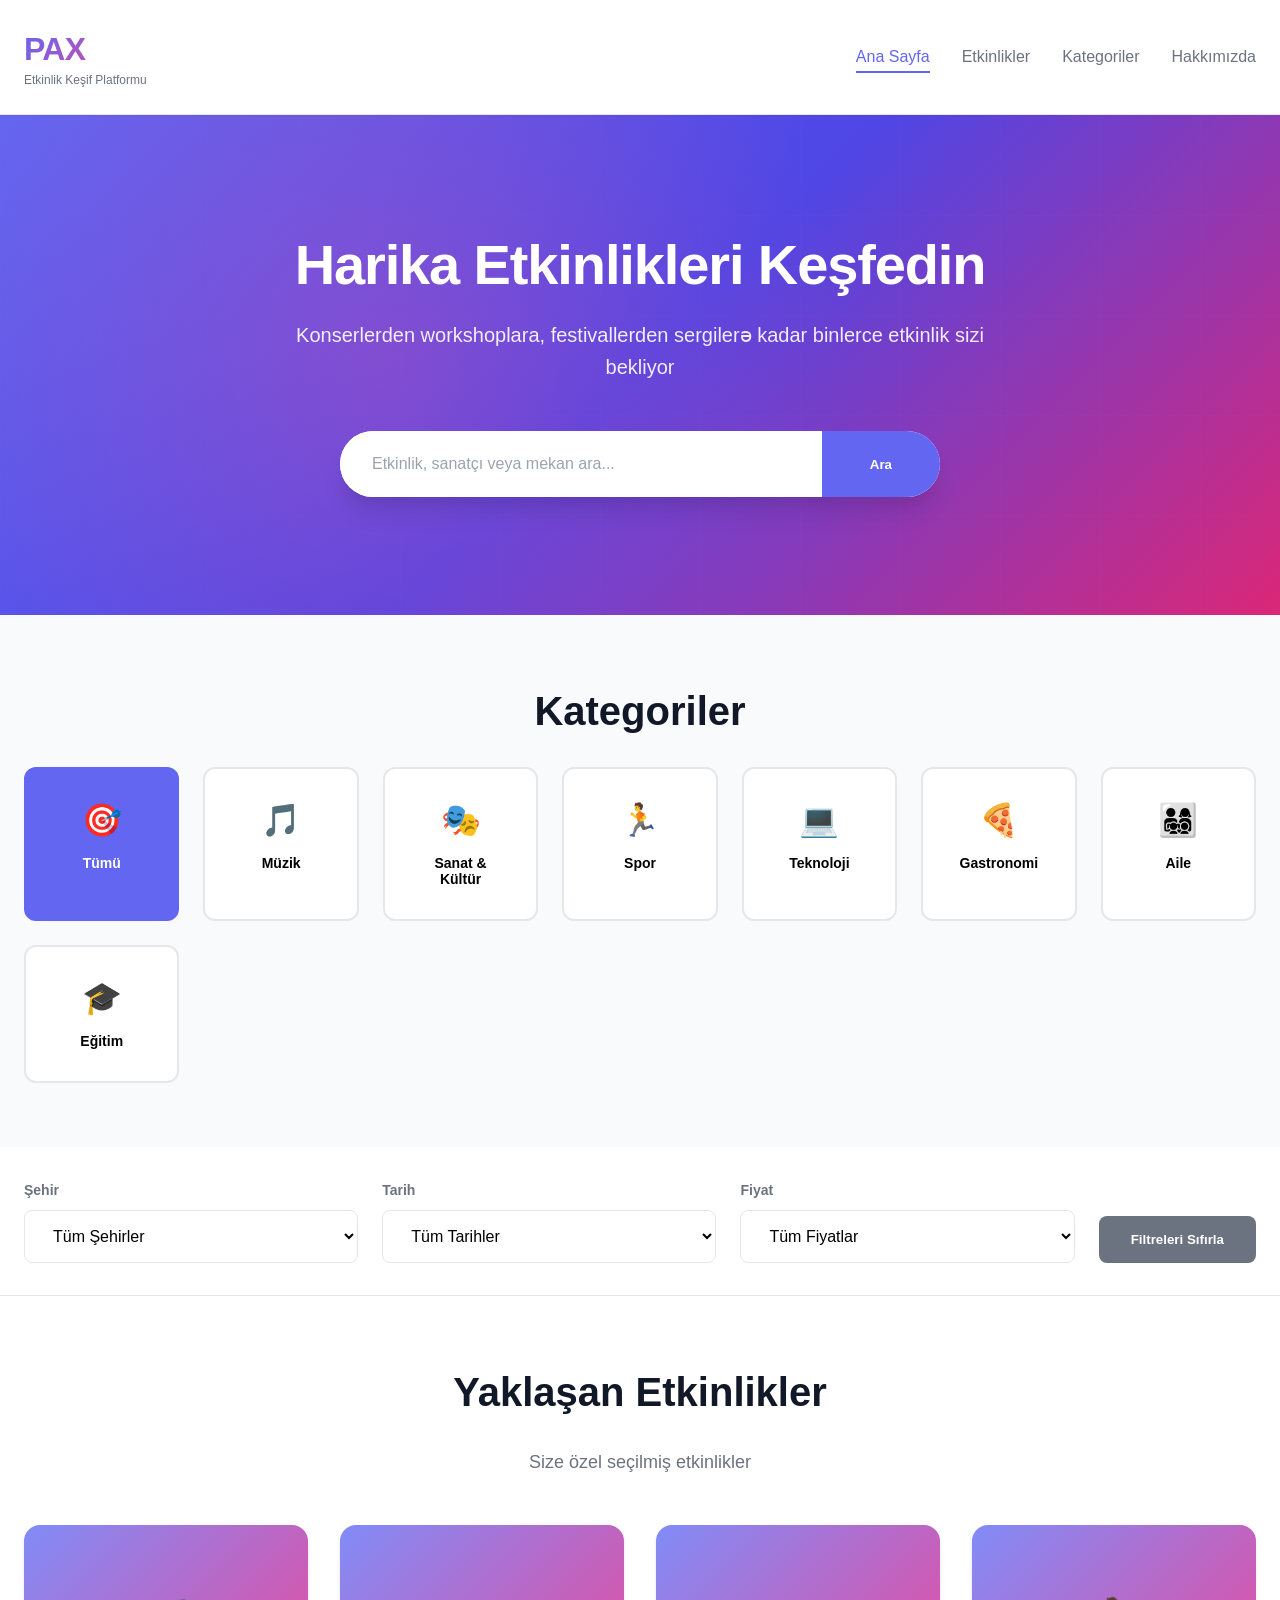
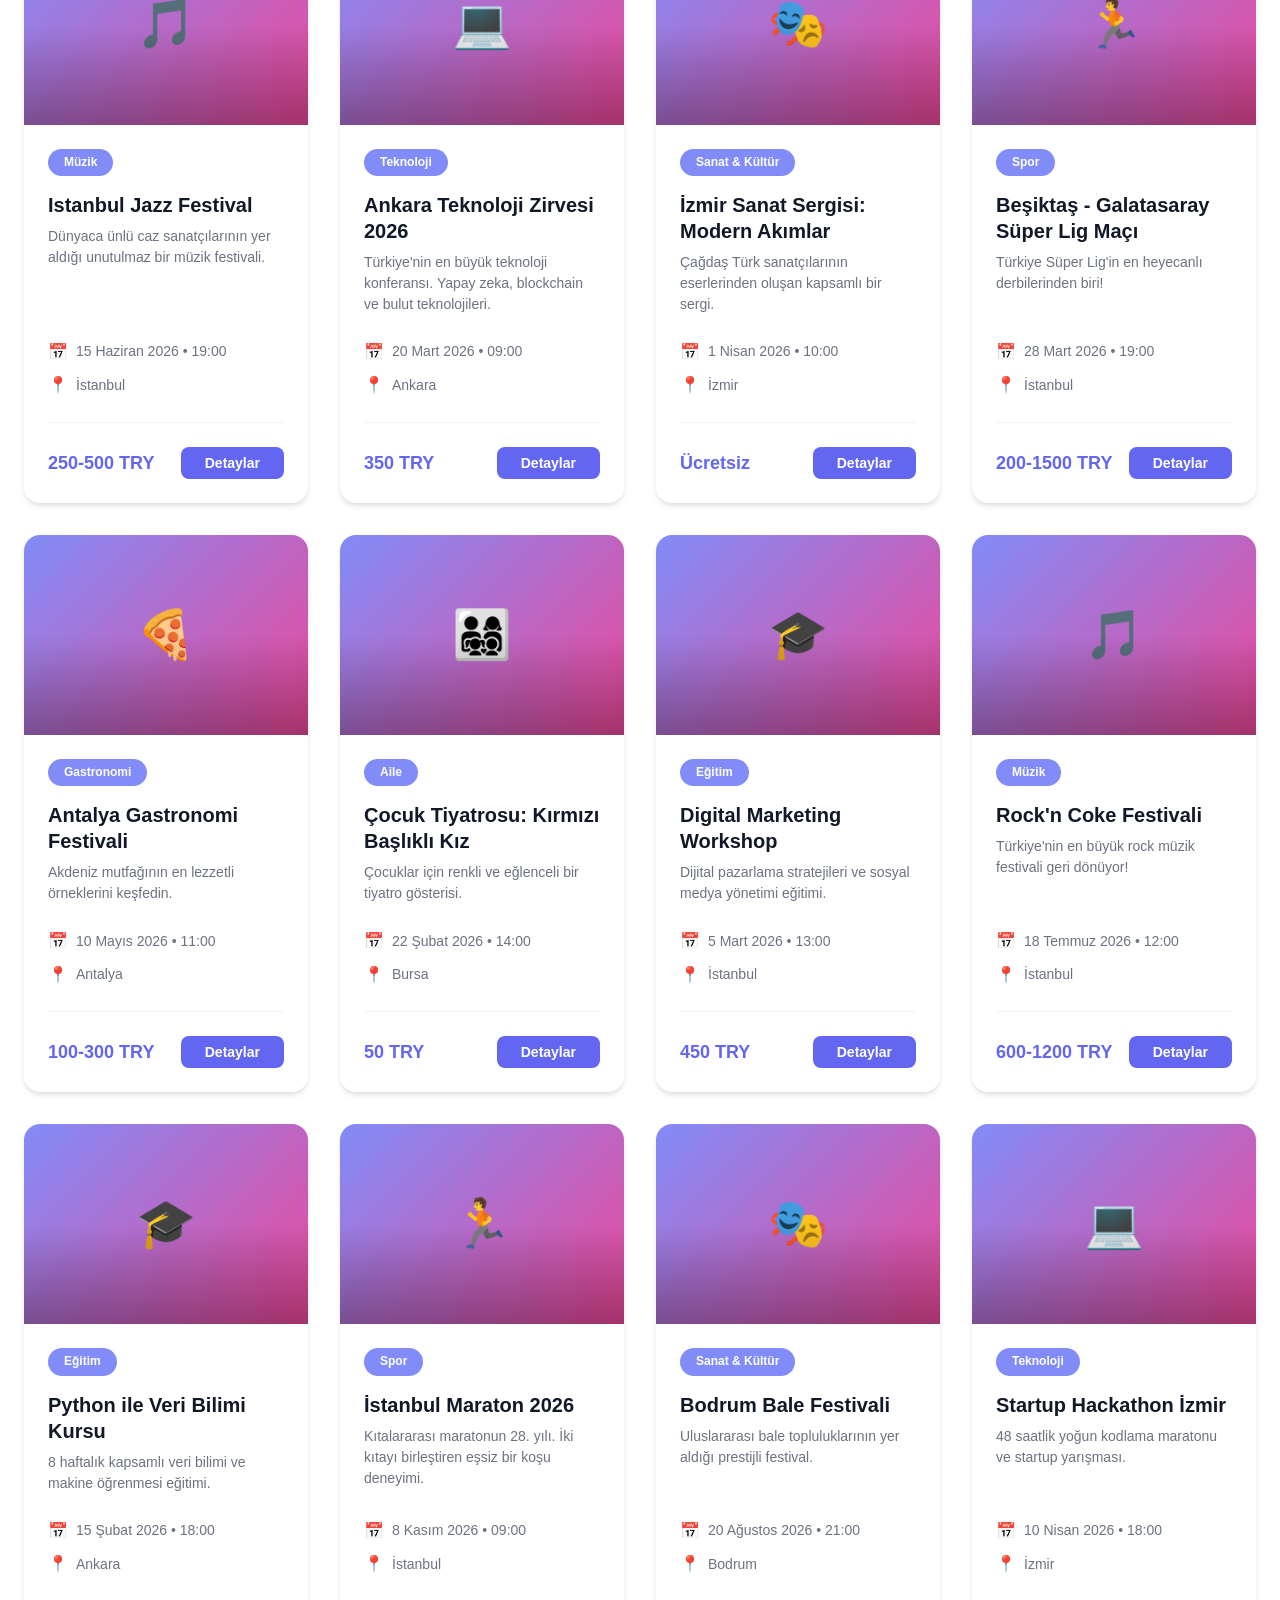
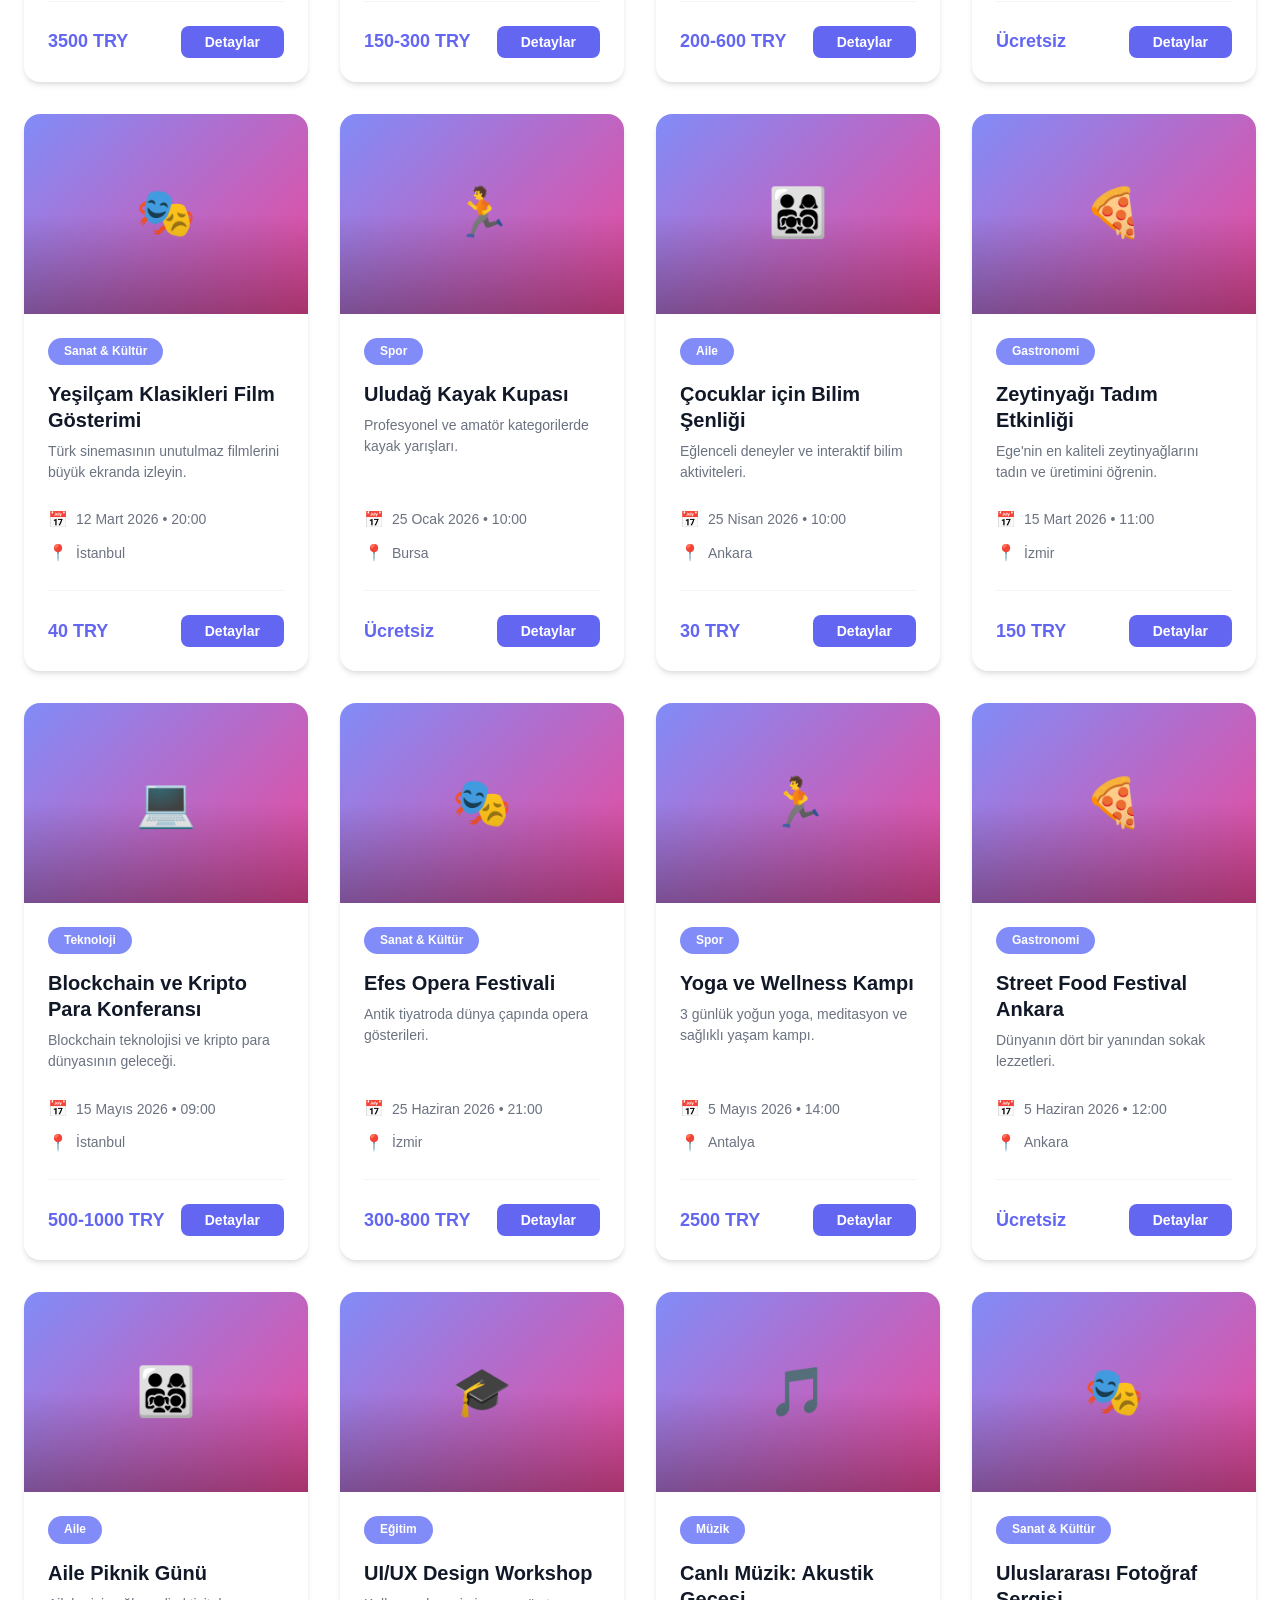
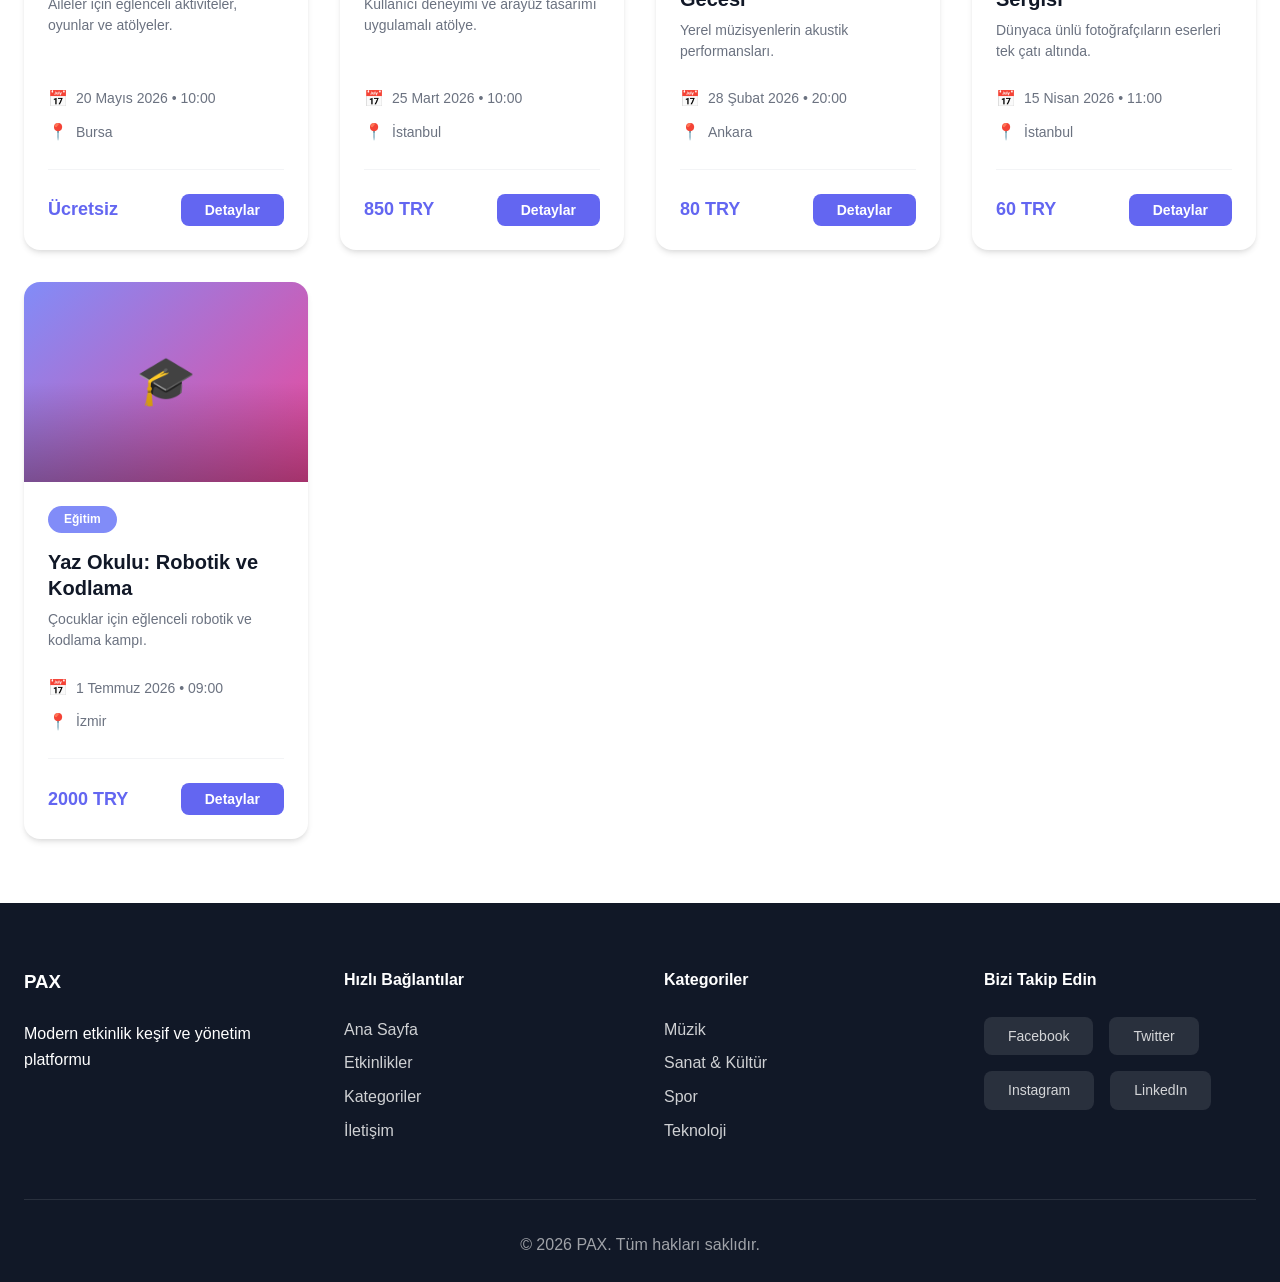
==== index.html @ 27cf940c "Add complete PAX event discovery platform structure Co-authored-by: bahadiremirkizilay <202871530+ba" ====
<!DOCTYPE html>
<html lang="tr">
<head>
    <meta charset="UTF-8">
    <meta name="viewport" content="width=device-width, initial-scale=1.0">
    <meta name="description" content="PAX - Modern etkinlik keşif ve yönetim platformu. Konserler, festivaller, workshoplar ve daha fazlası.">
    <meta name="keywords" content="etkinlik, konser, festival, tiyatro, spor, workshop, eğitim">
    <title>PAX - Etkinlik Keşif Platformu</title>
    <link rel="stylesheet" href="styles/main.css">
    <link rel="stylesheet" href="styles/components.css">
    <link rel="stylesheet" href="styles/responsive.css">
</head>
<body>
    <!-- Header -->
    <header class="header">
        <nav class="navbar">
            <div class="container">
                <div class="nav-brand">
                    <h1 class="logo">PAX</h1>
                    <p class="tagline">Etkinlik Keşif Platformu</p>
                </div>
                <ul class="nav-menu">
                    <li><a href="#" class="nav-link active">Ana Sayfa</a></li>
                    <li><a href="#events" class="nav-link">Etkinlikler</a></li>
                    <li><a href="#categories" class="nav-link">Kategoriler</a></li>
                    <li><a href="#about" class="nav-link">Hakkımızda</a></li>
                </ul>
                <button class="hamburger" aria-label="Menu">
                    <span></span>
                    <span></span>
                    <span></span>
                </button>
            </div>
        </nav>
    </header>

    <!-- Hero Section -->
    <section class="hero">
        <div class="hero-overlay"></div>
        <div class="container">
            <div class="hero-content">
                <h2 class="hero-title">Harika Etkinlikleri Keşfedin</h2>
                <p class="hero-subtitle">Konserlerden workshoplara, festivallerden sergilerə kadar binlerce etkinlik sizi bekliyor</p>
                
                <div class="search-box">
                    <input type="text" id="searchInput" class="search-input" placeholder="Etkinlik, sanatçı veya mekan ara...">
                    <button class="search-button">
                        <span>Ara</span>
                    </button>
                </div>
            </div>
        </div>
    </section>

    <!-- Categories Section -->
    <section id="categories" class="categories-section">
        <div class="container">
            <h2 class="section-title">Kategoriler</h2>
            <div class="categories-grid">
                <button class="category-card active" data-category="all">
                    <span class="category-icon">🎯</span>
                    <span class="category-name">Tümü</span>
                </button>
                <button class="category-card" data-category="Müzik">
                    <span class="category-icon">🎵</span>
                    <span class="category-name">Müzik</span>
                </button>
                <button class="category-card" data-category="Sanat & Kültür">
                    <span class="category-icon">🎭</span>
                    <span class="category-name">Sanat & Kültür</span>
                </button>
                <button class="category-card" data-category="Spor">
                    <span class="category-icon">🏃</span>
                    <span class="category-name">Spor</span>
                </button>
                <button class="category-card" data-category="Teknoloji">
                    <span class="category-icon">💻</span>
                    <span class="category-name">Teknoloji</span>
                </button>
                <button class="category-card" data-category="Gastronomi">
                    <span class="category-icon">🍕</span>
                    <span class="category-name">Gastronomi</span>
                </button>
                <button class="category-card" data-category="Aile">
                    <span class="category-icon">👨‍👩‍👧‍👦</span>
                    <span class="category-name">Aile</span>
                </button>
                <button class="category-card" data-category="Eğitim">
                    <span class="category-icon">🎓</span>
                    <span class="category-name">Eğitim</span>
                </button>
            </div>
        </div>
    </section>

    <!-- Filters Section -->
    <section class="filters-section">
        <div class="container">
            <div class="filters-wrapper">
                <div class="filter-group">
                    <label for="cityFilter">Şehir</label>
                    <select id="cityFilter" class="filter-select">
                        <option value="">Tüm Şehirler</option>
                        <option value="İstanbul">İstanbul</option>
                        <option value="Ankara">Ankara</option>
                        <option value="İzmir">İzmir</option>
                        <option value="Bursa">Bursa</option>
                        <option value="Antalya">Antalya</option>
                        <option value="Bodrum">Bodrum</option>
                    </select>
                </div>
                
                <div class="filter-group">
                    <label for="dateFilter">Tarih</label>
                    <select id="dateFilter" class="filter-select">
                        <option value="">Tüm Tarihler</option>
                        <option value="today">Bugün</option>
                        <option value="week">Bu Hafta</option>
                        <option value="month">Bu Ay</option>
                    </select>
                </div>
                
                <div class="filter-group">
                    <label for="priceFilter">Fiyat</label>
                    <select id="priceFilter" class="filter-select">
                        <option value="">Tüm Fiyatlar</option>
                        <option value="free">Ücretsiz</option>
                        <option value="0-100">0-100 TL</option>
                        <option value="100-300">100-300 TL</option>
                        <option value="300-500">300-500 TL</option>
                        <option value="500+">500+ TL</option>
                    </select>
                </div>
                
                <button id="resetFilters" class="reset-button">Filtreleri Sıfırla</button>
            </div>
        </div>
    </section>

    <!-- Events Section -->
    <section id="events" class="events-section">
        <div class="container">
            <div class="section-header">
                <h2 class="section-title">Yaklaşan Etkinlikler</h2>
                <p class="section-subtitle">Size özel seçilmiş etkinlikler</p>
            </div>
            
            <div id="eventsGrid" class="events-grid">
                <!-- Events will be dynamically loaded here -->
            </div>
            
            <div id="noResults" class="no-results" style="display: none;">
                <p>Aradığınız kriterlere uygun etkinlik bulunamadı.</p>
                <button class="reset-button" onclick="resetAllFilters()">Filtreleri Sıfırla</button>
            </div>
        </div>
    </section>

    <!-- Modal for Event Details -->
    <div id="eventModal" class="modal">
        <div class="modal-content">
            <button class="modal-close">&times;</button>
            <div class="modal-body">
                <!-- Event details will be dynamically loaded here -->
            </div>
        </div>
    </div>

    <!-- Footer -->
    <footer class="footer">
        <div class="container">
            <div class="footer-content">
                <div class="footer-section">
                    <h3>PAX</h3>
                    <p>Modern etkinlik keşif ve yönetim platformu</p>
                </div>
                
                <div class="footer-section">
                    <h4>Hızlı Bağlantılar</h4>
                    <ul>
                        <li><a href="#">Ana Sayfa</a></li>
                        <li><a href="#events">Etkinlikler</a></li>
                        <li><a href="#categories">Kategoriler</a></li>
                        <li><a href="#">İletişim</a></li>
                    </ul>
                </div>
                
                <div class="footer-section">
                    <h4>Kategoriler</h4>
                    <ul>
                        <li><a href="#">Müzik</a></li>
                        <li><a href="#">Sanat & Kültür</a></li>
                        <li><a href="#">Spor</a></li>
                        <li><a href="#">Teknoloji</a></li>
                    </ul>
                </div>
                
                <div class="footer-section">
                    <h4>Bizi Takip Edin</h4>
                    <div class="social-links">
                        <a href="#" class="social-link">Facebook</a>
                        <a href="#" class="social-link">Twitter</a>
                        <a href="#" class="social-link">Instagram</a>
                        <a href="#" class="social-link">LinkedIn</a>
                    </div>
                </div>
            </div>
            
            <div class="footer-bottom">
                <p>&copy; 2026 PAX. Tüm hakları saklıdır.</p>
            </div>
        </div>
    </footer>

    <script src="scripts/events.js"></script>
    <script src="scripts/filters.js"></script>
    <script src="scripts/app.js"></script>
</body>
</html>
---- styles/main.css ----
/* Reset and Base Styles */
* {
    margin: 0;
    padding: 0;
    box-sizing: border-box;
}

:root {
    /* Color Palette */
    --primary-color: #6366f1;
    --primary-dark: #4f46e5;
    --primary-light: #818cf8;
    --secondary-color: #ec4899;
    --secondary-dark: #db2777;
    
    --background: #ffffff;
    --background-alt: #f9fafb;
    --surface: #ffffff;
    
    --text-primary: #111827;
    --text-secondary: #6b7280;
    --text-light: #9ca3af;
    
    --border: #e5e7eb;
    --border-light: #f3f4f6;
    
    --success: #10b981;
    --warning: #f59e0b;
    --error: #ef4444;
    
    /* Spacing */
    --spacing-xs: 0.25rem;
    --spacing-sm: 0.5rem;
    --spacing-md: 1rem;
    --spacing-lg: 1.5rem;
    --spacing-xl: 2rem;
    --spacing-2xl: 3rem;
    --spacing-3xl: 4rem;
    
    /* Typography */
    --font-sans: -apple-system, BlinkMacSystemFont, "Segoe UI", Roboto, "Helvetica Neue", Arial, sans-serif;
    --font-display: "Segoe UI", system-ui, sans-serif;
    
    /* Border Radius */
    --radius-sm: 0.375rem;
    --radius-md: 0.5rem;
    --radius-lg: 0.75rem;
    --radius-xl: 1rem;
    --radius-full: 9999px;
    
    /* Shadows */
    --shadow-sm: 0 1px 2px 0 rgba(0, 0, 0, 0.05);
    --shadow-md: 0 4px 6px -1px rgba(0, 0, 0, 0.1), 0 2px 4px -1px rgba(0, 0, 0, 0.06);
    --shadow-lg: 0 10px 15px -3px rgba(0, 0, 0, 0.1), 0 4px 6px -2px rgba(0, 0, 0, 0.05);
    --shadow-xl: 0 20px 25px -5px rgba(0, 0, 0, 0.1), 0 10px 10px -5px rgba(0, 0, 0, 0.04);
    
    /* Transitions */
    --transition-fast: 150ms cubic-bezier(0.4, 0, 0.2, 1);
    --transition-base: 300ms cubic-bezier(0.4, 0, 0.2, 1);
    --transition-slow: 500ms cubic-bezier(0.4, 0, 0.2, 1);
}

body {
    font-family: var(--font-sans);
    color: var(--text-primary);
    background-color: var(--background);
    line-height: 1.6;
    overflow-x: hidden;
}

.container {
    max-width: 1200px;
    margin: 0 auto;
    padding: 0 var(--spacing-lg);
}

/* Header and Navigation */
.header {
    position: sticky;
    top: 0;
    z-index: 1000;
    background: var(--surface);
    border-bottom: 1px solid var(--border);
    box-shadow: var(--shadow-sm);
}

.navbar {
    padding: var(--spacing-lg) 0;
}

.navbar .container {
    display: flex;
    justify-content: space-between;
    align-items: center;
}

.nav-brand {
    display: flex;
    flex-direction: column;
}

.logo {
    font-size: 2rem;
    font-weight: 800;
    background: linear-gradient(135deg, var(--primary-color), var(--secondary-color));
    -webkit-background-clip: text;
    -webkit-text-fill-color: transparent;
    background-clip: text;
    letter-spacing: -0.02em;
}

.tagline {
    font-size: 0.75rem;
    color: var(--text-secondary);
    margin-top: -0.25rem;
}

.nav-menu {
    display: flex;
    list-style: none;
    gap: var(--spacing-xl);
}

.nav-link {
    text-decoration: none;
    color: var(--text-secondary);
    font-weight: 500;
    transition: color var(--transition-fast);
    position: relative;
}

.nav-link:hover,
.nav-link.active {
    color: var(--primary-color);
}

.nav-link.active::after {
    content: '';
    position: absolute;
    bottom: -0.5rem;
    left: 0;
    right: 0;
    height: 2px;
    background: var(--primary-color);
}

.hamburger {
    display: none;
    flex-direction: column;
    gap: 4px;
    background: none;
    border: none;
    cursor: pointer;
    padding: var(--spacing-sm);
}

.hamburger span {
    display: block;
    width: 24px;
    height: 2px;
    background: var(--text-primary);
    transition: var(--transition-fast);
}

/* Hero Section */
.hero {
    position: relative;
    min-height: 500px;
    display: flex;
    align-items: center;
    justify-content: center;
    background: linear-gradient(135deg, var(--primary-color) 0%, var(--primary-dark) 50%, var(--secondary-dark) 100%);
    overflow: hidden;
}

.hero::before {
    content: '';
    position: absolute;
    top: 0;
    left: 0;
    right: 0;
    bottom: 0;
    background: url('data:image/svg+xml,<svg width="100" height="100" xmlns="http://www.w3.org/2000/svg"><defs><pattern id="grid" width="100" height="100" patternUnits="userSpaceOnUse"><path d="M 100 0 L 0 0 0 100" fill="none" stroke="white" stroke-width="0.5" opacity="0.1"/></pattern></defs><rect width="100" height="100" fill="url(%23grid)"/></svg>');
    opacity: 0.3;
}

.hero-overlay {
    position: absolute;
    inset: 0;
    background: radial-gradient(circle at 30% 50%, rgba(236, 72, 153, 0.3) 0%, transparent 50%);
}

.hero-content {
    position: relative;
    z-index: 1;
    text-align: center;
    max-width: 800px;
    padding: var(--spacing-3xl) var(--spacing-lg);
}

.hero-title {
    font-size: 3.5rem;
    font-weight: 800;
    color: white;
    margin-bottom: var(--spacing-lg);
    line-height: 1.1;
    letter-spacing: -0.02em;
}

.hero-subtitle {
    font-size: 1.25rem;
    color: rgba(255, 255, 255, 0.9);
    margin-bottom: var(--spacing-2xl);
}

/* Search Box */
.search-box {
    display: flex;
    max-width: 600px;
    margin: 0 auto;
    background: white;
    border-radius: var(--radius-full);
    box-shadow: var(--shadow-xl);
    overflow: hidden;
}

.search-input {
    flex: 1;
    padding: var(--spacing-lg) var(--spacing-xl);
    border: none;
    font-size: 1rem;
    outline: none;
}

.search-input::placeholder {
    color: var(--text-light);
}

.search-button {
    padding: var(--spacing-lg) var(--spacing-2xl);
    background: var(--primary-color);
    color: white;
    border: none;
    font-weight: 600;
    cursor: pointer;
    transition: background var(--transition-fast);
}

.search-button:hover {
    background: var(--primary-dark);
}

/* Sections */
.section-title {
    font-size: 2.5rem;
    font-weight: 700;
    margin-bottom: var(--spacing-lg);
    text-align: center;
    color: var(--text-primary);
}

.section-subtitle {
    font-size: 1.125rem;
    color: var(--text-secondary);
    text-align: center;
    margin-bottom: var(--spacing-2xl);
}

.section-header {
    margin-bottom: var(--spacing-2xl);
}

/* Categories Section */
.categories-section {
    padding: var(--spacing-3xl) 0;
    background: var(--background-alt);
}

.categories-grid {
    display: grid;
    grid-template-columns: repeat(auto-fit, minmax(140px, 1fr));
    gap: var(--spacing-lg);
}

.category-card {
    display: flex;
    flex-direction: column;
    align-items: center;
    gap: var(--spacing-md);
    padding: var(--spacing-xl);
    background: var(--surface);
    border: 2px solid var(--border);
    border-radius: var(--radius-lg);
    cursor: pointer;
    transition: all var(--transition-fast);
}

.category-card:hover {
    transform: translateY(-4px);
    box-shadow: var(--shadow-lg);
    border-color: var(--primary-light);
}

.category-card.active {
    background: var(--primary-color);
    border-color: var(--primary-color);
    color: white;
}

.category-icon {
    font-size: 2rem;
}

.category-name {
    font-weight: 600;
    font-size: 0.875rem;
}

/* Filters Section */
.filters-section {
    padding: var(--spacing-xl) 0;
    background: var(--surface);
    border-bottom: 1px solid var(--border);
}

.filters-wrapper {
    display: flex;
    gap: var(--spacing-lg);
    align-items: flex-end;
    flex-wrap: wrap;
}

.filter-group {
    display: flex;
    flex-direction: column;
    gap: var(--spacing-sm);
    flex: 1;
    min-width: 150px;
}

.filter-group label {
    font-size: 0.875rem;
    font-weight: 600;
    color: var(--text-secondary);
}

.filter-select {
    padding: var(--spacing-md) var(--spacing-lg);
    border: 1px solid var(--border);
    border-radius: var(--radius-md);
    font-size: 1rem;
    background: var(--surface);
    cursor: pointer;
    transition: border-color var(--transition-fast);
}

.filter-select:focus {
    outline: none;
    border-color: var(--primary-color);
}

.reset-button {
    padding: var(--spacing-md) var(--spacing-xl);
    background: var(--text-secondary);
    color: white;
    border: none;
    border-radius: var(--radius-md);
    font-weight: 600;
    cursor: pointer;
    transition: background var(--transition-fast);
    white-space: nowrap;
}

.reset-button:hover {
    background: var(--text-primary);
}

/* Events Section */
.events-section {
    padding: var(--spacing-3xl) 0;
    min-height: 400px;
}

.events-grid {
    display: grid;
    grid-template-columns: repeat(auto-fill, minmax(300px, 1fr));
    gap: var(--spacing-xl);
}

.no-results {
    text-align: center;
    padding: var(--spacing-3xl);
    color: var(--text-secondary);
}

.no-results p {
    font-size: 1.25rem;
    margin-bottom: var(--spacing-lg);
}

/* Footer */
.footer {
    background: var(--text-primary);
    color: white;
    padding: var(--spacing-3xl) 0 var(--spacing-lg);
}

.footer-content {
    display: grid;
    grid-template-columns: repeat(auto-fit, minmax(200px, 1fr));
    gap: var(--spacing-2xl);
    margin-bottom: var(--spacing-2xl);
}

.footer-section h3,
.footer-section h4 {
    margin-bottom: var(--spacing-lg);
    font-weight: 600;
}

.footer-section ul {
    list-style: none;
}

.footer-section ul li {
    margin-bottom: var(--spacing-sm);
}

.footer-section a {
    color: rgba(255, 255, 255, 0.8);
    text-decoration: none;
    transition: color var(--transition-fast);
}

.footer-section a:hover {
    color: white;
}

.social-links {
    display: flex;
    gap: var(--spacing-md);
    flex-wrap: wrap;
}

.social-link {
    padding: var(--spacing-sm) var(--spacing-lg);
    background: rgba(255, 255, 255, 0.1);
    border-radius: var(--radius-md);
    font-size: 0.875rem;
}

.footer-bottom {
    padding-top: var(--spacing-xl);
    border-top: 1px solid rgba(255, 255, 255, 0.1);
    text-align: center;
    color: rgba(255, 255, 255, 0.6);
}
---- styles/components.css ----
/* Event Card Component */
.event-card {
    background: var(--surface);
    border-radius: var(--radius-xl);
    overflow: hidden;
    box-shadow: var(--shadow-md);
    transition: all var(--transition-base);
    cursor: pointer;
    display: flex;
    flex-direction: column;
    height: 100%;
}

.event-card:hover {
    transform: translateY(-8px);
    box-shadow: var(--shadow-xl);
}

.event-card-image {
    width: 100%;
    height: 200px;
    object-fit: cover;
    background: linear-gradient(135deg, var(--primary-light), var(--secondary-color));
    display: flex;
    align-items: center;
    justify-content: center;
    font-size: 3rem;
    position: relative;
    overflow: hidden;
}

.event-card-image::after {
    content: '';
    position: absolute;
    inset: 0;
    background: linear-gradient(to bottom, transparent 50%, rgba(0, 0, 0, 0.3));
}

.event-card-content {
    padding: var(--spacing-lg);
    flex: 1;
    display: flex;
    flex-direction: column;
}

.event-card-category {
    display: inline-block;
    padding: var(--spacing-xs) var(--spacing-md);
    background: var(--primary-light);
    color: white;
    border-radius: var(--radius-full);
    font-size: 0.75rem;
    font-weight: 600;
    margin-bottom: var(--spacing-md);
    width: fit-content;
}

.event-card-title {
    font-size: 1.25rem;
    font-weight: 700;
    margin-bottom: var(--spacing-sm);
    color: var(--text-primary);
    line-height: 1.3;
    display: -webkit-box;
    -webkit-line-clamp: 2;
    -webkit-box-orient: vertical;
    overflow: hidden;
}

.event-card-description {
    font-size: 0.875rem;
    color: var(--text-secondary);
    margin-bottom: var(--spacing-lg);
    line-height: 1.5;
    display: -webkit-box;
    -webkit-line-clamp: 3;
    -webkit-box-orient: vertical;
    overflow: hidden;
    flex: 1;
}

.event-card-meta {
    display: flex;
    flex-direction: column;
    gap: var(--spacing-sm);
    margin-top: auto;
}

.event-meta-item {
    display: flex;
    align-items: center;
    gap: var(--spacing-sm);
    font-size: 0.875rem;
    color: var(--text-secondary);
}

.event-meta-icon {
    font-size: 1rem;
}

.event-card-footer {
    display: flex;
    justify-content: space-between;
    align-items: center;
    padding-top: var(--spacing-lg);
    border-top: 1px solid var(--border-light);
    margin-top: var(--spacing-lg);
}

.event-card-price {
    font-size: 1.125rem;
    font-weight: 700;
    color: var(--primary-color);
}

.event-card-button {
    padding: var(--spacing-sm) var(--spacing-lg);
    background: var(--primary-color);
    color: white;
    border: none;
    border-radius: var(--radius-md);
    font-weight: 600;
    font-size: 0.875rem;
    cursor: pointer;
    transition: background var(--transition-fast);
}

.event-card-button:hover {
    background: var(--primary-dark);
}

/* Modal Component */
.modal {
    display: none;
    position: fixed;
    z-index: 2000;
    left: 0;
    top: 0;
    width: 100%;
    height: 100%;
    background-color: rgba(0, 0, 0, 0.75);
    animation: fadeIn var(--transition-base);
    overflow-y: auto;
}

.modal.active {
    display: flex;
    align-items: center;
    justify-content: center;
    padding: var(--spacing-lg);
}

@keyframes fadeIn {
    from {
        opacity: 0;
    }
    to {
        opacity: 1;
    }
}

.modal-content {
    background: var(--surface);
    border-radius: var(--radius-xl);
    max-width: 900px;
    width: 100%;
    max-height: 90vh;
    overflow-y: auto;
    position: relative;
    animation: slideUp var(--transition-base);
    box-shadow: var(--shadow-xl);
}

@keyframes slideUp {
    from {
        transform: translateY(50px);
        opacity: 0;
    }
    to {
        transform: translateY(0);
        opacity: 1;
    }
}

.modal-close {
    position: absolute;
    top: var(--spacing-lg);
    right: var(--spacing-lg);
    background: rgba(0, 0, 0, 0.5);
    color: white;
    border: none;
    width: 40px;
    height: 40px;
    border-radius: var(--radius-full);
    font-size: 1.5rem;
    cursor: pointer;
    display: flex;
    align-items: center;
    justify-content: center;
    transition: background var(--transition-fast);
    z-index: 10;
}

.modal-close:hover {
    background: rgba(0, 0, 0, 0.7);
}

.modal-body {
    padding: 0;
}

.modal-hero {
    width: 100%;
    height: 400px;
    background: linear-gradient(135deg, var(--primary-color), var(--secondary-color));
    display: flex;
    align-items: center;
    justify-content: center;
    font-size: 5rem;
    color: white;
    position: relative;
}

.modal-content-wrapper {
    padding: var(--spacing-2xl);
}

.modal-header {
    margin-bottom: var(--spacing-xl);
}

.modal-category {
    display: inline-block;
    padding: var(--spacing-sm) var(--spacing-lg);
    background: var(--primary-color);
    color: white;
    border-radius: var(--radius-full);
    font-size: 0.875rem;
    font-weight: 600;
    margin-bottom: var(--spacing-lg);
}

.modal-title {
    font-size: 2.5rem;
    font-weight: 800;
    margin-bottom: var(--spacing-md);
    line-height: 1.2;
    color: var(--text-primary);
}

.modal-meta {
    display: grid;
    grid-template-columns: repeat(auto-fit, minmax(200px, 1fr));
    gap: var(--spacing-lg);
    padding: var(--spacing-xl);
    background: var(--background-alt);
    border-radius: var(--radius-lg);
    margin-bottom: var(--spacing-xl);
}

.modal-meta-item {
    display: flex;
    align-items: center;
    gap: var(--spacing-md);
}

.modal-meta-icon {
    font-size: 1.5rem;
    width: 40px;
    height: 40px;
    display: flex;
    align-items: center;
    justify-content: center;
    background: white;
    border-radius: var(--radius-md);
}

.modal-meta-content {
    flex: 1;
}

.modal-meta-label {
    font-size: 0.75rem;
    color: var(--text-light);
    text-transform: uppercase;
    font-weight: 600;
    letter-spacing: 0.05em;
}

.modal-meta-value {
    font-size: 1rem;
    color: var(--text-primary);
    font-weight: 600;
}

.modal-section {
    margin-bottom: var(--spacing-2xl);
}

.modal-section-title {
    font-size: 1.5rem;
    font-weight: 700;
    margin-bottom: var(--spacing-lg);
    color: var(--text-primary);
}

.modal-description {
    font-size: 1.125rem;
    line-height: 1.8;
    color: var(--text-secondary);
    margin-bottom: var(--spacing-xl);
}

.modal-tags {
    display: flex;
    flex-wrap: wrap;
    gap: var(--spacing-sm);
    margin-bottom: var(--spacing-xl);
}

.modal-tag {
    padding: var(--spacing-sm) var(--spacing-lg);
    background: var(--background-alt);
    color: var(--text-secondary);
    border-radius: var(--radius-full);
    font-size: 0.875rem;
    font-weight: 500;
}

.modal-organizer {
    padding: var(--spacing-xl);
    background: var(--background-alt);
    border-radius: var(--radius-lg);
    margin-bottom: var(--spacing-xl);
}

.modal-organizer-title {
    font-size: 0.875rem;
    color: var(--text-light);
    margin-bottom: var(--spacing-sm);
}

.modal-organizer-name {
    font-size: 1.25rem;
    font-weight: 700;
    color: var(--text-primary);
}

.modal-actions {
    display: flex;
    gap: var(--spacing-lg);
    flex-wrap: wrap;
}

.modal-button {
    flex: 1;
    padding: var(--spacing-lg) var(--spacing-xl);
    border: none;
    border-radius: var(--radius-lg);
    font-size: 1rem;
    font-weight: 600;
    cursor: pointer;
    transition: all var(--transition-fast);
    min-width: 150px;
}

.modal-button-primary {
    background: var(--primary-color);
    color: white;
}

.modal-button-primary:hover {
    background: var(--primary-dark);
    transform: translateY(-2px);
}

.modal-button-secondary {
    background: var(--background-alt);
    color: var(--text-primary);
}

.modal-button-secondary:hover {
    background: var(--border);
}

.modal-map-placeholder {
    width: 100%;
    height: 300px;
    background: linear-gradient(135deg, var(--background-alt), var(--border));
    border-radius: var(--radius-lg);
    display: flex;
    align-items: center;
    justify-content: center;
    color: var(--text-light);
    font-size: 1.125rem;
    margin-top: var(--spacing-lg);
}

/* Loading State */
.loading {
    display: flex;
    align-items: center;
    justify-content: center;
    padding: var(--spacing-3xl);
    color: var(--text-secondary);
}

.loading::after {
    content: '';
    width: 40px;
    height: 40px;
    border: 4px solid var(--border);
    border-top-color: var(--primary-color);
    border-radius: 50%;
    animation: spin 1s linear infinite;
}

@keyframes spin {
    to {
        transform: rotate(360deg);
    }
}

/* Badge Component */
.badge {
    display: inline-flex;
    align-items: center;
    gap: var(--spacing-xs);
    padding: var(--spacing-xs) var(--spacing-sm);
    background: var(--success);
    color: white;
    border-radius: var(--radius-sm);
    font-size: 0.75rem;
    font-weight: 600;
}

.badge-free {
    background: var(--success);
}

.badge-popular {
    background: var(--warning);
}

.badge-new {
    background: var(--error);
}
---- styles/responsive.css ----
/* Responsive Design - Mobile First Approach */

/* Small devices (landscape phones, 576px and up) */
@media (max-width: 768px) {
    :root {
        --spacing-xl: 1.5rem;
        --spacing-2xl: 2rem;
        --spacing-3xl: 2.5rem;
    }
    
    .container {
        padding: 0 var(--spacing-md);
    }
    
    /* Header */
    .navbar {
        padding: var(--spacing-md) 0;
    }
    
    .logo {
        font-size: 1.5rem;
    }
    
    .nav-menu {
        position: fixed;
        top: 70px;
        left: 0;
        right: 0;
        background: var(--surface);
        flex-direction: column;
        padding: var(--spacing-lg);
        box-shadow: var(--shadow-lg);
        transform: translateY(-100%);
        opacity: 0;
        transition: all var(--transition-base);
        pointer-events: none;
        gap: var(--spacing-md);
    }
    
    .nav-menu.active {
        transform: translateY(0);
        opacity: 1;
        pointer-events: all;
    }
    
    .hamburger {
        display: flex;
    }
    
    /* Hero */
    .hero {
        min-height: 400px;
    }
    
    .hero-title {
        font-size: 2rem;
    }
    
    .hero-subtitle {
        font-size: 1rem;
    }
    
    .search-box {
        flex-direction: column;
        border-radius: var(--radius-lg);
    }
    
    .search-button {
        width: 100%;
        border-radius: 0 0 var(--radius-lg) var(--radius-lg);
    }
    
    /* Sections */
    .section-title {
        font-size: 1.75rem;
    }
    
    .section-subtitle {
        font-size: 1rem;
    }
    
    /* Categories */
    .categories-grid {
        grid-template-columns: repeat(auto-fit, minmax(100px, 1fr));
        gap: var(--spacing-md);
    }
    
    .category-card {
        padding: var(--spacing-md);
    }
    
    .category-icon {
        font-size: 1.5rem;
    }
    
    .category-name {
        font-size: 0.75rem;
    }
    
    /* Filters */
    .filters-wrapper {
        flex-direction: column;
    }
    
    .filter-group {
        width: 100%;
    }
    
    .reset-button {
        width: 100%;
    }
    
    /* Events Grid */
    .events-grid {
        grid-template-columns: 1fr;
        gap: var(--spacing-lg);
    }
    
    /* Event Card */
    .event-card-image {
        height: 180px;
    }
    
    .event-card-title {
        font-size: 1.125rem;
    }
    
    /* Modal */
    .modal.active {
        padding: 0;
        align-items: flex-start;
    }
    
    .modal-content {
        max-height: 100vh;
        border-radius: 0;
    }
    
    .modal-hero {
        height: 250px;
        font-size: 3rem;
    }
    
    .modal-content-wrapper {
        padding: var(--spacing-lg);
    }
    
    .modal-title {
        font-size: 1.75rem;
    }
    
    .modal-meta {
        grid-template-columns: 1fr;
        gap: var(--spacing-md);
        padding: var(--spacing-lg);
    }
    
    .modal-actions {
        flex-direction: column;
    }
    
    .modal-button {
        width: 100%;
    }
    
    /* Footer */
    .footer-content {
        grid-template-columns: 1fr;
        gap: var(--spacing-xl);
    }
    
    .social-links {
        flex-direction: column;
    }
}

/* Medium devices (tablets, 768px and up) */
@media (min-width: 768px) and (max-width: 1024px) {
    .events-grid {
        grid-template-columns: repeat(2, 1fr);
    }
    
    .categories-grid {
        grid-template-columns: repeat(4, 1fr);
    }
    
    .modal-meta {
        grid-template-columns: repeat(2, 1fr);
    }
}

/* Large devices (desktops, 1024px and up) */
@media (min-width: 1024px) {
    .container {
        max-width: 1280px;
    }
    
    .events-grid {
        grid-template-columns: repeat(3, 1fr);
    }
}

/* Extra large devices (large desktops, 1280px and up) */
@media (min-width: 1280px) {
    .events-grid {
        grid-template-columns: repeat(4, 1fr);
    }
}

/* Accessibility - Prefers Reduced Motion */
@media (prefers-reduced-motion: reduce) {
    *,
    *::before,
    *::after {
        animation-duration: 0.01ms !important;
        animation-iteration-count: 1 !important;
        transition-duration: 0.01ms !important;
    }
}

/* Print Styles */
@media print {
    .header,
    .hero,
    .filters-section,
    .footer,
    .modal-actions {
        display: none;
    }
    
    .event-card {
        break-inside: avoid;
    }
}

/* Dark Mode Support (Optional - for future implementation) */
@media (prefers-color-scheme: dark) {
    /* Dark mode variables can be added here */
}

/* Touch Device Optimizations */
@media (hover: none) and (pointer: coarse) {
    .event-card:hover,
    .category-card:hover {
        transform: none;
    }
    
    .event-card:active,
    .category-card:active {
        transform: scale(0.98);
    }
    
    /* Larger touch targets */
    .nav-link,
    .category-card,
    .filter-select,
    button {
        min-height: 44px;
    }
}

/* High DPI Displays */
@media (-webkit-min-device-pixel-ratio: 2), (min-resolution: 192dpi) {
    /* Optimize images and graphics for retina displays */
}
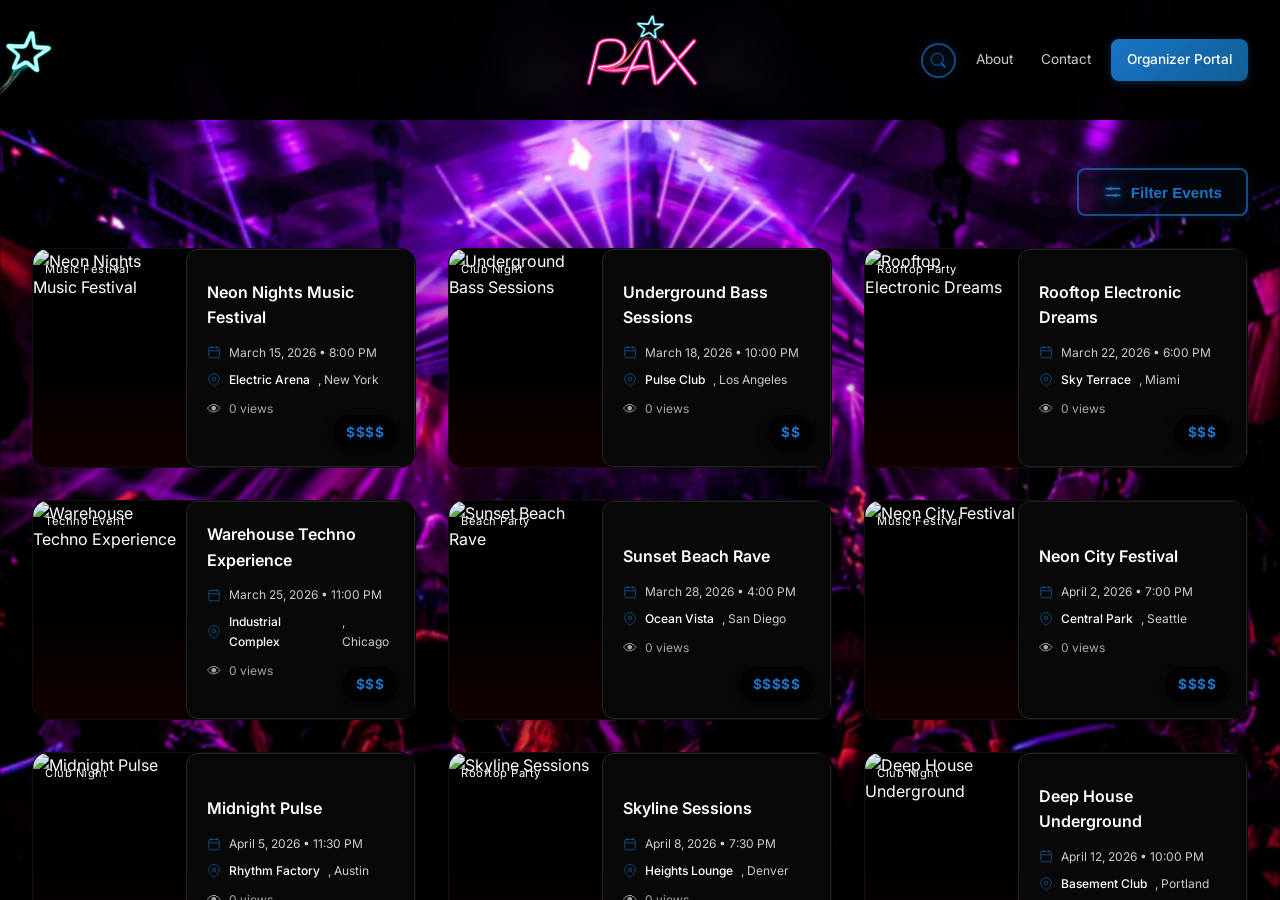
==== commit f28c29d9: "Initial commit: PAX nightlife events platform Features: - Public event listing with search and filte" ====
--- a/index.html
+++ b/index.html
@@ -1,219 +1,253 @@
 <!DOCTYPE html>
-<html lang="tr">
+<html lang="en">
 <head>
     <meta charset="UTF-8">
     <meta name="viewport" content="width=device-width, initial-scale=1.0">
-    <meta name="description" content="PAX - Modern etkinlik keşif ve yönetim platformu. Konserler, festivaller, workshoplar ve daha fazlası.">
-    <meta name="keywords" content="etkinlik, konser, festival, tiyatro, spor, workshop, eğitim">
-    <title>PAX - Etkinlik Keşif Platformu</title>
-    <link rel="stylesheet" href="styles/main.css">
-    <link rel="stylesheet" href="styles/components.css">
-    <link rel="stylesheet" href="styles/responsive.css">
+    <meta name="theme-color" content="#000000">
+    <title>PAX - Discover Amazing Events</title>
+    <meta name="description" content="Discover the hottest nightlife events, concerts, and parties in your city. PAX brings you the best curated events all in one place.">
+    
+    <!-- Open Graph / Facebook -->
+    <meta property="og:type" content="website">
+    <meta property="og:url" content="https://pax.com/">
+    <meta property="og:title" content="PAX - Discover Amazing Events">
+    <meta property="og:description" content="Discover the hottest nightlife events, concerts, and parties in your city. PAX brings you the best curated events all in one place.">
+    <meta property="og:image" content="https://images.unsplash.com/photo-1470229722913-7c0e2dbbafd3?ixlib=rb-4.0.3&auto=format&fit=crop&w=1200&q=80">
+    
+    <!-- Twitter -->
+    <meta property="twitter:card" content="summary_large_image">
+    <meta property="twitter:url" content="https://pax.com/">
+    <meta property="twitter:title" content="PAX - Discover Amazing Events">
+    <meta property="twitter:description" content="Discover the hottest nightlife events, concerts, and parties in your city.">
+    <meta property="twitter:image" content="https://images.unsplash.com/photo-1470229722913-7c0e2dbbafd3?ixlib=rb-4.0.3&auto=format&fit=crop&w=1200&q=80">
+    
+    <!-- Google Analytics -->
+    <script async src="https://www.googletagmanager.com/gtag/js?id=G-GS721ZWJJF"></script>
+    <script>
+      window.dataLayer = window.dataLayer || [];
+      function gtag(){dataLayer.push(arguments);}
+      gtag('js', new Date());
+      gtag('config', 'G-GS721ZWJJF');
+    </script>
+    
+    <link href="https://fonts.googleapis.com/css2?family=Inter:wght@300;400;500;600;700&family=Yellowtail&display=swap" rel="stylesheet">
+    <link rel="stylesheet" href="styles.css">
 </head>
 <body>
-    <!-- Header -->
-    <header class="header">
-        <nav class="navbar">
-            <div class="container">
-                <div class="nav-brand">
-                    <h1 class="logo">PAX</h1>
-                    <p class="tagline">Etkinlik Keşif Platformu</p>
-                </div>
-                <ul class="nav-menu">
-                    <li><a href="#" class="nav-link active">Ana Sayfa</a></li>
-                    <li><a href="#events" class="nav-link">Etkinlikler</a></li>
-                    <li><a href="#categories" class="nav-link">Kategoriler</a></li>
-                    <li><a href="#about" class="nav-link">Hakkımızda</a></li>
-                </ul>
-                <button class="hamburger" aria-label="Menu">
-                    <span></span>
-                    <span></span>
-                    <span></span>
+    <nav class="navbar">
+        <div class="nav-container">
+            <div class="nav-left">
+                <img src="star-icon.png" alt="Star" class="star-decoration">
+            </div>
+            
+            <div class="nav-center">
+                <div class="logo">
+                    <img src="pax-logo.png" alt="PAX" class="logo-image">
+                </div>
+            </div>
+            
+            <div class="nav-right">
+                <div class="search-bar-wrapper">
+                    <svg class="search-icon" width="18" height="18" fill="none" stroke="currentColor" viewBox="0 0 24 24">
+                        <circle cx="11" cy="11" r="8"></circle>
+                        <path stroke-linecap="round" stroke-linejoin="round" stroke-width="2" d="m21 21-4.35-4.35"></path>
+                    </svg>
+                    <input type="text" id="search-input" class="search-input" placeholder="Search events..." aria-label="Search events">
+                    <button id="search-clear-btn" class="search-clear-btn" aria-label="Clear search">
+                        <svg width="16" height="16" fill="none" stroke="currentColor" viewBox="0 0 24 24">
+                            <path stroke-linecap="round" stroke-linejoin="round" stroke-width="2" d="M6 18L18 6M6 6l12 12"></path>
+                        </svg>
+                    </button>
+                </div>
+                <a href="about.html" class="top-link">About</a>
+                <a href="#contact" class="top-link">Contact</a>
+                <a href="cms/" class="top-link organizer-portal-link">Organizer Portal</a>
+                <button type="button" class="mobile-filter-icon" id="open-filter-drawer-mobile" aria-label="Open filters" aria-expanded="false">
+                    <svg width="22" height="22" fill="none" stroke="currentColor" viewBox="0 0 24 24" aria-hidden="true">
+                        <line x1="4" y1="8" x2="20" y2="8" stroke-linecap="round" stroke-width="2"></line>
+                        <line x1="4" y1="16" x2="20" y2="16" stroke-linecap="round" stroke-width="2"></line>
+                        <circle cx="9" cy="8" r="2" fill="currentColor" stroke="none"></circle>
+                        <circle cx="15" cy="16" r="2" fill="currentColor" stroke="none"></circle>
+                    </svg>
                 </button>
-            </div>
-        </nav>
-    </header>
-
-    <!-- Hero Section -->
-    <section class="hero">
-        <div class="hero-overlay"></div>
-        <div class="container">
-            <div class="hero-content">
-                <h2 class="hero-title">Harika Etkinlikleri Keşfedin</h2>
-                <p class="hero-subtitle">Konserlerden workshoplara, festivallerden sergilerə kadar binlerce etkinlik sizi bekliyor</p>
-                
-                <div class="search-box">
-                    <input type="text" id="searchInput" class="search-input" placeholder="Etkinlik, sanatçı veya mekan ara...">
-                    <button class="search-button">
-                        <span>Ara</span>
-                    </button>
-                </div>
-            </div>
+                <a href="cms/" class="organizer-icon-mobile" aria-label="Organizer Portal">
+                    <svg width="24" height="24" fill="none" stroke="currentColor" viewBox="0 0 24 24">
+                        <path stroke-linecap="round" stroke-linejoin="round" stroke-width="2" d="M16 7a4 4 0 11-8 0 4 4 0 018 0zM12 14a7 7 0 00-7 7h14a7 7 0 00-7-7z"></path>
+                    </svg>
+                </a>
+            </div>
+        </div>
+    </nav>
+
+    <!-- Hero Landing Section (Mobile Only via CSS) -->
+    <section class="hero-landing" id="hero-landing">
+        <div class="hero-landing-content">
+            <h1 class="hero-landing-title">
+                Discover <span class="gradient-text">Tonight</span>
+            </h1>
+            <button class="hero-scroll-btn" id="hero-scroll-btn" aria-label="Scroll to events">
+                <svg width="24" height="24" fill="none" stroke="currentColor" viewBox="0 0 24 24">
+                    <path stroke-linecap="round" stroke-linejoin="round" stroke-width="2" d="M19 14l-7 7m0 0l-7-7m7 7V3"></path>
+                </svg>
+            </button>
         </div>
     </section>
 
-    <!-- Categories Section -->
-    <section id="categories" class="categories-section">
-        <div class="container">
-            <h2 class="section-title">Kategoriler</h2>
-            <div class="categories-grid">
-                <button class="category-card active" data-category="all">
-                    <span class="category-icon">🎯</span>
-                    <span class="category-name">Tümü</span>
-                </button>
-                <button class="category-card" data-category="Müzik">
-                    <span class="category-icon">🎵</span>
-                    <span class="category-name">Müzik</span>
-                </button>
-                <button class="category-card" data-category="Sanat & Kültür">
-                    <span class="category-icon">🎭</span>
-                    <span class="category-name">Sanat & Kültür</span>
-                </button>
-                <button class="category-card" data-category="Spor">
-                    <span class="category-icon">🏃</span>
-                    <span class="category-name">Spor</span>
-                </button>
-                <button class="category-card" data-category="Teknoloji">
-                    <span class="category-icon">💻</span>
-                    <span class="category-name">Teknoloji</span>
-                </button>
-                <button class="category-card" data-category="Gastronomi">
-                    <span class="category-icon">🍕</span>
-                    <span class="category-name">Gastronomi</span>
-                </button>
-                <button class="category-card" data-category="Aile">
-                    <span class="category-icon">👨‍👩‍👧‍👦</span>
-                    <span class="category-name">Aile</span>
-                </button>
-                <button class="category-card" data-category="Eğitim">
-                    <span class="category-icon">🎓</span>
-                    <span class="category-name">Eğitim</span>
-                </button>
-            </div>
-        </div>
+    <section class="events-section" id="events">
+        <div class="events-hero-spacer"></div>
+        
+        <div class="filter-button-container">
+            <button class="floating-filter-btn" id="open-filter-drawer" aria-label="Open filters" aria-expanded="false">
+                <svg class="filter-btn-icon" width="20" height="20" fill="none" stroke="currentColor" viewBox="0 0 24 24">
+                    <line x1="4" y1="8" x2="20" y2="8" stroke-linecap="round" stroke-width="2"></line>
+                    <line x1="4" y1="16" x2="20" y2="16" stroke-linecap="round" stroke-width="2"></line>
+                    <circle cx="9" cy="8" r="2" fill="currentColor" stroke="none"></circle>
+                    <circle cx="15" cy="16" r="2" fill="currentColor" stroke="none"></circle>
+                </svg>
+                <span class="filter-btn-text">Filter Events</span>
+            </button>
+        </div>
+        
+        <div id="search-results-info" class="search-results-info" style="display: none;"></div>
+        
+        <div class="section-container">
+            <!-- Filter Drawer Hidden on Mobile -->
+            <div class="filter-drawer desktop-only" id="filter-drawer" role="dialog" aria-labelledby="filter-drawer-title" aria-modal="true">
+                <div class="filter-drawer-overlay" id="filter-drawer-overlay"></div>
+                <div class="filter-drawer-panel">
+                    <div class="filter-drawer-header">
+                        <h3 id="filter-drawer-title">
+                            <svg width="20" height="20" fill="none" stroke="currentColor" viewBox="0 0 24 24" aria-hidden="true">
+                                <line x1="4" y1="8" x2="20" y2="8" stroke-linecap="round" stroke-width="2"></line>
+                                <line x1="4" y1="16" x2="20" y2="16" stroke-linecap="round" stroke-width="2"></line>
+                                <circle cx="9" cy="8" r="2" fill="currentColor" stroke="none"></circle>
+                                <circle cx="15" cy="16" r="2" fill="currentColor" stroke="none"></circle>
+                            </svg>
+                            Filter Events
+                        </h3>
+                        <button class="filter-drawer-close" id="close-filter-drawer" aria-label="Close filter menu">
+                            <svg width="24" height="24" fill="none" stroke="currentColor" viewBox="0 0 24 24" aria-hidden="true">
+                                <path stroke-linecap="round" stroke-linejoin="round" stroke-width="2" d="M6 18L18 6M6 6l12 12"></path>
+                            </svg>
+                        </button>
+                    </div>
+
+                    <div class="filter-drawer-content">
+                        <!-- Date Range Filter -->
+                        <div class="drawer-filter-group">
+                            <label class="drawer-filter-label">
+                                <svg width="18" height="18" fill="none" stroke="currentColor" viewBox="0 0 24 24" aria-hidden="true">
+                                    <rect x="3" y="4" width="18" height="18" rx="2" ry="2"></rect>
+                                    <line x1="16" y1="2" x2="16" y2="6"></line>
+                                    <line x1="8" y1="2" x2="8" y2="6"></line>
+                                </svg>
+                                Date Range
+                            </label>
+                            <div class="date-range-inputs">
+                                <input type="date" id="date-start" class="drawer-filter-input" placeholder="Start Date" aria-label="Filter start date">
+                                <span class="date-separator">to</span>
+                                <input type="date" id="date-end" class="drawer-filter-input" placeholder="End Date" aria-label="Filter end date">
+                            </div>
+                        </div>
+
+                        <!-- Price Level Filter -->
+                        <div class="drawer-filter-group">
+                            <label class="drawer-filter-label">
+                                <svg width="18" height="18" fill="none" stroke="currentColor" viewBox="0 0 24 24">
+                                    <path stroke-linecap="round" stroke-linejoin="round" stroke-width="2" d="M12 8c-1.657 0-3 .895-3 2s1.343 2 3 2 3 .895 3 2-1.343 2-3 2m0-8c1.11 0 2.08.402 2.599 1M12 8V7m0 1v8m0 0v1m0-1c-1.11 0-2.08-.402-2.599-1M21 12a9 9 0 11-18 0 9 9 0 0118 0z"></path>
+                                </svg>
+                                Price Level
+                            </label>
+                            <div class="drawer-price-checkboxes">
+                                <label class="drawer-checkbox-label">
+                                    <input type="checkbox" class="price-checkbox" value="1" checked>
+                                    <span class="drawer-checkbox-text">$</span>
+                                </label>
+                                <label class="drawer-checkbox-label">
+                                    <input type="checkbox" class="price-checkbox" value="2" checked>
+                                    <span class="drawer-checkbox-text">$$</span>
+                                </label>
+                                <label class="drawer-checkbox-label">
+                                    <input type="checkbox" class="price-checkbox" value="3" checked>
+                                    <span class="drawer-checkbox-text">$$$</span>
+                                </label>
+                                <label class="drawer-checkbox-label">
+                                    <input type="checkbox" class="price-checkbox" value="4" checked>
+                                    <span class="drawer-checkbox-text">$$$$</span>
+                                </label>
+                                <label class="drawer-checkbox-label">
+                                    <input type="checkbox" class="price-checkbox" value="5" checked>
+                                    <span class="drawer-checkbox-text">$$$$$</span>
+                                </label>
+                            </div>
+                        </div>
+
+                        <div class="filter-results-display" id="filter-results">Showing all events</div>
+                    </div>
+
+                    <div class="filter-drawer-actions">
+                        <button class="drawer-reset-btn" id="clear-filters">
+                            <svg width="18" height="18" fill="none" stroke="currentColor" viewBox="0 0 24 24">
+                                <path stroke-linecap="round" stroke-linejoin="round" stroke-width="2" d="M4 4v5h.582m15.356 2A8.001 8.001 0 004.582 9m0 0H9m11 11v-5h-.581m0 0a8.003 8.003 0 01-15.357-2m15.357 2H15"></path>
+                            </svg>
+                            Reset Filters
+                        </button>
+                        <button class="drawer-apply-btn" id="apply-filters">
+                            <svg width="18" height="18" fill="none" stroke="currentColor" viewBox="0 0 24 24">
+                                <path stroke-linecap="round" stroke-linejoin="round" stroke-width="2" d="M5 13l4 4L19 7"></path>
+                            </svg>
+                            Apply Filters
+                        </button>
+                    </div>
+                </div>
+            </div>
+
+            <div class="events-grid" id="events-grid">
+                <!-- Event cards will be generated by JavaScript -->
+            </div>
+        </div>
+
+        <!-- Footer inside scrollable section -->
+        <footer class="footer">
+            <div class="footer-container">
+                <div class="footer-content">
+                    <div class="footer-section">
+                        <div class="footer-logo">
+                            <img src="pax-logo.png" alt="PAX" class="logo-image footer-logo-image">
+                        </div>
+                        <p class="footer-text">Connecting you with the best events in the city.</p>
+                    </div>
+                    <div class="footer-section">
+                        <h4>Quick Links</h4>
+                        <ul class="footer-links">
+                            <li><a href="#hero-landing">Home</a></li>
+                            <li><a href="about.html">About</a></li>
+                            <li><a href="#events">Events</a></li>
+                        </ul>
+                    </div>
+                    <div class="footer-section">
+                        <h4>Contact</h4>
+                        <ul class="footer-links">
+                            <li><a href="mailto:info@pax.com">info@pax.com</a></li>
+                            <li><a href="cms/">Organizer Portal</a></li>
+                        </ul>
+                    </div>
+                    <div class="footer-section desktop-only">
+                        <h4>Follow Us</h4>
+                        <div class="social-links">
+                            <a href="#" class="social-link">Instagram</a>
+                            <a href="#" class="social-link">Twitter</a>
+                            <a href="#" class="social-link">Facebook</a>
+                        </div>
+                    </div>
+                </div>
+                <div class="footer-bottom">
+                    <p>&copy; 2026 PAX. All rights reserved.</p>
+                </div>
+            </div>
+        </footer>
     </section>
 
-    <!-- Filters Section -->
-    <section class="filters-section">
-        <div class="container">
-            <div class="filters-wrapper">
-                <div class="filter-group">
-                    <label for="cityFilter">Şehir</label>
-                    <select id="cityFilter" class="filter-select">
-                        <option value="">Tüm Şehirler</option>
-                        <option value="İstanbul">İstanbul</option>
-                        <option value="Ankara">Ankara</option>
-                        <option value="İzmir">İzmir</option>
-                        <option value="Bursa">Bursa</option>
-                        <option value="Antalya">Antalya</option>
-                        <option value="Bodrum">Bodrum</option>
-                    </select>
-                </div>
-                
-                <div class="filter-group">
-                    <label for="dateFilter">Tarih</label>
-                    <select id="dateFilter" class="filter-select">
-                        <option value="">Tüm Tarihler</option>
-                        <option value="today">Bugün</option>
-                        <option value="week">Bu Hafta</option>
-                        <option value="month">Bu Ay</option>
-                    </select>
-                </div>
-                
-                <div class="filter-group">
-                    <label for="priceFilter">Fiyat</label>
-                    <select id="priceFilter" class="filter-select">
-                        <option value="">Tüm Fiyatlar</option>
-                        <option value="free">Ücretsiz</option>
-                        <option value="0-100">0-100 TL</option>
-                        <option value="100-300">100-300 TL</option>
-                        <option value="300-500">300-500 TL</option>
-                        <option value="500+">500+ TL</option>
-                    </select>
-                </div>
-                
-                <button id="resetFilters" class="reset-button">Filtreleri Sıfırla</button>
-            </div>
-        </div>
-    </section>
-
-    <!-- Events Section -->
-    <section id="events" class="events-section">
-        <div class="container">
-            <div class="section-header">
-                <h2 class="section-title">Yaklaşan Etkinlikler</h2>
-                <p class="section-subtitle">Size özel seçilmiş etkinlikler</p>
-            </div>
-            
-            <div id="eventsGrid" class="events-grid">
-                <!-- Events will be dynamically loaded here -->
-            </div>
-            
-            <div id="noResults" class="no-results" style="display: none;">
-                <p>Aradığınız kriterlere uygun etkinlik bulunamadı.</p>
-                <button class="reset-button" onclick="resetAllFilters()">Filtreleri Sıfırla</button>
-            </div>
-        </div>
-    </section>
-
-    <!-- Modal for Event Details -->
-    <div id="eventModal" class="modal">
-        <div class="modal-content">
-            <button class="modal-close">&times;</button>
-            <div class="modal-body">
-                <!-- Event details will be dynamically loaded here -->
-            </div>
-        </div>
-    </div>
-
-    <!-- Footer -->
-    <footer class="footer">
-        <div class="container">
-            <div class="footer-content">
-                <div class="footer-section">
-                    <h3>PAX</h3>
-                    <p>Modern etkinlik keşif ve yönetim platformu</p>
-                </div>
-                
-                <div class="footer-section">
-                    <h4>Hızlı Bağlantılar</h4>
-                    <ul>
-                        <li><a href="#">Ana Sayfa</a></li>
-                        <li><a href="#events">Etkinlikler</a></li>
-                        <li><a href="#categories">Kategoriler</a></li>
-                        <li><a href="#">İletişim</a></li>
-                    </ul>
-                </div>
-                
-                <div class="footer-section">
-                    <h4>Kategoriler</h4>
-                    <ul>
-                        <li><a href="#">Müzik</a></li>
-                        <li><a href="#">Sanat & Kültür</a></li>
-                        <li><a href="#">Spor</a></li>
-                        <li><a href="#">Teknoloji</a></li>
-                    </ul>
-                </div>
-                
-                <div class="footer-section">
-                    <h4>Bizi Takip Edin</h4>
-                    <div class="social-links">
-                        <a href="#" class="social-link">Facebook</a>
-                        <a href="#" class="social-link">Twitter</a>
-                        <a href="#" class="social-link">Instagram</a>
-                        <a href="#" class="social-link">LinkedIn</a>
-                    </div>
-                </div>
-            </div>
-            
-            <div class="footer-bottom">
-                <p>&copy; 2026 PAX. Tüm hakları saklıdır.</p>
-            </div>
-        </div>
-    </footer>
-
-    <script src="scripts/events.js"></script>
-    <script src="scripts/filters.js"></script>
-    <script src="scripts/app.js"></script>
+    <script src="script.js"></script>
 </body>
-</html>
+</html>
--- a/styles.css
+++ b/styles.css
@@ -0,0 +1,6814 @@
+:root {
+  --primary-bg: #000000;
+  --secondary-bg: #0a0a0a;
+  --card-bg: rgba(255, 0, 0, 0.05);
+  --glass-bg: rgba(255, 0, 0, 0.1);
+  --glass-border: rgba(255, 0, 0, 0.2);
+  --text-primary: #ffffff;
+  --text-secondary: #cccccc;
+  --text-muted: #999999;
+  --neon-primary: #1b74c7;
+  --neon-secondary: #cc0000;
+  --neon-tertiary: #ff3333;
+  --neon-orange: #ff8800;
+  --neon-orange-bright: #ffaa00;
+  --neon-orange-light: #ffcc66;
+  --gradient-primary: linear-gradient(135deg, var(--neon-primary), var(--neon-tertiary));
+  --gradient-secondary: linear-gradient(135deg, var(--neon-secondary), var(--neon-primary));
+  --shadow-glow: 0 0 20px rgba(255, 0, 0, 0.5);
+  --shadow-soft: 0 8px 32px rgba(0, 0, 0, 0.5);
+  --border-radius: 16px;
+  --transition: all 0.3s cubic-bezier(0.4, 0, 0.2, 1);
+}
+
+* {
+  margin: 0;
+  padding: 0;
+  box-sizing: border-box;
+}
+
+html {
+  -webkit-tap-highlight-color: transparent;
+}
+
+body {
+  font-family: 'Inter', -apple-system, BlinkMacSystemFont, sans-serif;
+  background: #000000;
+  background-image: radial-gradient(circle at top, #160202, #000000);
+  color: var(--text-primary);
+  line-height: 1.6;
+  overflow-x: hidden;
+  height: 100vh;
+  position: relative;
+  display: flex;
+  flex-direction: column;
+  margin: 0;
+  padding: 0;
+}
+
+body::before {
+  content: '';
+  position: absolute;
+  top: 0;
+  left: 0;
+  width: 100%;
+  height: 100%;
+  background-color: #000000;
+  background-image: url('background.jpg');
+  background-size: cover;
+  background-position: top center;
+  background-repeat: repeat-y;
+  background-attachment: scroll;
+  filter: blur(1px);
+  opacity: 1;
+  pointer-events: none;
+  z-index: -1;
+  will-change: auto;
+}
+
+/* Navigation */
+.navbar {
+  position: fixed;
+  top: 0;
+  left: 0;
+  width: 100%;
+  background: rgba(0, 0, 0, 0.95);
+  backdrop-filter: blur(10px);
+  border-bottom: none;
+  z-index: 9999;
+  transition: all 0.3s ease;
+  overflow: hidden;
+}
+
+.navbar::before {
+  content: '';
+  position: absolute;
+  top: 0;
+  left: 0;
+  right: 0;
+  bottom: 0;
+  background: transparent;
+  pointer-events: none;
+  z-index: -1;
+}
+
+.navbar.scrolled {
+  background: linear-gradient(
+    to bottom, 
+    rgba(0, 0, 0, 0.95) 0%, rgba(0, 0, 0, 0.94) 10%, rgba(0, 0, 0, 0.92) 20%,
+    rgba(0, 0, 0, 0.90) 30%, rgba(0, 0, 0, 0.85) 40%, rgba(0, 0, 0, 0.80) 50%,
+    rgba(0, 0, 0, 0.70) 60%, rgba(0, 0, 0, 0.55) 70%, rgba(0, 0, 0, 0.35) 80%,
+    rgba(0, 0, 0, 0.15) 90%, transparent 100%
+  );
+  backdrop-filter: none;
+  border-bottom: none;
+}
+
+.navbar.scrolled::before {
+  content: '';
+  position: absolute;
+  top: 0;
+  left: 0;
+  right: 0;
+  bottom: 0;
+  background: transparent;
+  pointer-events: none;
+  z-index: -1;
+}
+
+.nav-container {
+  display: flex;
+  align-items: center;
+  justify-content: space-between;
+  max-width: 1400px;
+  margin: 0 auto;
+  padding: 0 2rem;
+  height: 120px;
+  transition: height 0.3s ease;
+}
+
+.navbar.scrolled .nav-container {
+  height: 110px;
+}
+
+.nav-left, .nav-right {
+  display: flex;
+  align-items: center;
+  gap: 1rem;
+  flex: 1;
+  position: relative;
+  z-index: 10001;
+}
+
+.nav-center {
+  position: absolute;
+  left: 50%;
+  transform: translateX(-50%);
+  pointer-events: none;
+  z-index: 10000;
+}
+
+.nav-center .logo {
+  pointer-events: auto;
+}
+
+.star-decoration {
+  height: 70px;
+  width: auto;
+  object-fit: contain;
+  transition: var(--transition);
+  position: fixed;
+  left: 0px;
+  top: 30px;
+  z-index: 10000;
+}
+
+.nav-right {
+  justify-content: flex-end;
+  gap: 0.75rem;
+}
+
+/* Search Bar in Navbar */
+.nav-right .search-bar-wrapper {
+  position: relative;
+  display: flex;
+  align-items: center;
+  background: rgba(27, 116, 199, 0.05);
+  border: 2px solid rgba(27, 116, 199, 0.65);
+  border-radius: 50%;
+  padding: 0.5rem;
+  transition: all 0.4s cubic-bezier(0.4, 0, 0.2, 1);
+  box-shadow: 0 0 15px rgba(27, 116, 199, 0.15);
+  gap: 0;
+  width: 35px;
+  height: 35px;
+  cursor: pointer;
+  overflow: hidden;
+}
+
+.nav-right .search-bar-wrapper:hover,
+.nav-right .search-bar-wrapper:focus-within,
+.nav-right .search-bar-wrapper.expanded {
+  background: rgba(27, 116, 199, 0.35);
+  border-color: var(--neon-primary);
+  box-shadow: 0 0 30px rgba(27, 116, 199, 0.5);
+  width: 280px;
+  border-radius: 8px;
+  padding: 0.5rem 0.85rem;
+  gap: 0.4rem;
+  cursor: text;
+}
+
+.nav-right .search-icon {
+  color: var(--neon-primary);
+  flex-shrink: 0;
+  filter: drop-shadow(0 0 6px var(--neon-primary));
+  transition: all 0.3s ease;
+  margin-left: -2px;
+}
+
+.nav-right .search-input {
+  flex: 1;
+  background: transparent;
+  border: none;
+  color: var(--text-primary);
+  font-size: 0.85rem;
+  font-weight: 500;
+  outline: none;
+  padding: 0;
+  width: 0;
+  opacity: 0;
+  transition: all 0.4s cubic-bezier(0.4, 0, 0.2, 1);
+  pointer-events: none;
+}
+
+.nav-right .search-bar-wrapper:hover .search-input,
+.nav-right .search-bar-wrapper:focus-within .search-input,
+.nav-right .search-bar-wrapper.expanded .search-input {
+  width: 100%;
+  opacity: 1;
+  pointer-events: auto;
+}
+
+.nav-right .search-input::placeholder {
+  color: var(--neon-primary);
+  opacity: 0.7;
+}
+
+.nav-right .search-clear-btn {
+  background: transparent;
+  border: none;
+  color: var(--neon-primary);
+  cursor: pointer;
+  padding: 0.2rem;
+  display: none;
+  align-items: center;
+  justify-content: center;
+  border-radius: 4px;
+  transition: all 0.2s ease;
+  flex-shrink: 0;
+  opacity: 0.7;
+}
+
+.nav-right .search-clear-btn:hover {
+  opacity: 1;
+  background: rgba(27, 116, 199, 0.2);
+}
+
+.menu-toggle {
+  display: none;
+  flex-direction: column;
+  cursor: pointer;
+  gap: 4px;
+}
+
+.menu-toggle span {
+  width: 24px;
+  height: 2px;
+  background: var(--text-primary);
+  transition: var(--transition);
+}
+
+.logo {
+  text-align: center;
+  display: flex;
+  justify-content: center;
+  align-items: center;
+  background: transparent;
+  pointer-events: auto;
+}
+
+.logo-image {
+  height: 127.6275px;
+  width: auto;
+  object-fit: contain;
+  background: transparent;
+  padding: 5px;
+  transition: var(--transition);
+}
+
+.logo-image:hover {
+  filter: brightness(1.1);
+}
+
+.footer-logo-image {
+  height: 63.1125px;
+  background: transparent;
+}
+
+.top-link {
+  color: var(--text-secondary);
+  text-decoration: none;
+  font-size: 0.85rem;
+  font-weight: 400;
+  transition: var(--transition);
+  padding: 0.5rem;
+  cursor: pointer;
+  z-index: 10001;
+  position: relative;
+  pointer-events: auto;
+}
+
+.top-link:hover {
+  color: var(--text-primary);
+}
+
+.organizer-portal-link {
+  background: linear-gradient(135deg, var(--neon-primary), #0f5f95);
+  border-radius: 8px;
+  padding: 0.625rem 1rem;
+  font-weight: 500;
+  color: white !important;
+  transition: all 0.3s ease;
+  box-shadow: 0 2px 8px rgba(27, 116, 199, 0.3);
+}
+
+.organizer-portal-link:hover {
+  transform: translateY(-2px);
+  box-shadow: 0 4px 12px rgba(27, 116, 199, 0.4);
+  color: white !important;
+}
+
+.organizer-icon-mobile {
+  display: none;
+}
+
+.mobile-filter-icon {
+  display: none;
+}
+
+.organizer-edit-btn {
+  background: linear-gradient(135deg, #0f4f82 0%, #1768aa 52%, #1f82d1 100%);
+  border: none;
+  border-radius: 8px;
+  padding: 0.625rem 1rem;
+  font-weight: 500;
+  color: white !important;
+  transition: all 0.3s ease;
+  box-shadow: 0 2px 10px rgba(15, 79, 130, 0.42);
+  cursor: pointer;
+  display: inline-flex;
+  align-items: center;
+  gap: 0.25rem;
+  font-size: 0.85rem;
+  text-decoration: none;
+}
+
+.organizer-edit-btn:hover {
+  background: linear-gradient(135deg, #145b93 0%, #1c74bc 50%, #2791e4 100%);
+  transform: translateY(-2px);
+  box-shadow: 0 4px 14px rgba(23, 104, 170, 0.45);
+  color: white !important;
+}
+
+.nav-share-btn {
+  display: inline-flex;
+  align-items: center;
+  justify-content: center;
+  width: 38px;
+  height: 38px;
+  border: 1.5px solid rgba(27, 116, 199, 0.7);
+  background: rgba(27, 116, 199, 0.12);
+  border-radius: 10px;
+  color: var(--neon-primary);
+  cursor: pointer;
+  transition: all 0.25s ease;
+}
+
+.nav-share-btn:hover {
+  background: rgba(27, 116, 199, 0.22);
+  border-color: var(--neon-primary);
+  box-shadow: 0 0 16px rgba(27, 116, 199, 0.35);
+}
+
+.nav-share-btn:active {
+  transform: scale(0.96);
+}
+
+.search-container {
+  position: relative;
+  display: flex;
+  align-items: center;
+}
+
+.search-input {
+  background: var(--card-bg);
+  border: 1px solid var(--glass-border);
+  border-radius: 25px;
+  padding: 0.75rem 3rem 0.75rem 1.5rem;
+  color: var(--text-primary);
+  font-size: 0.9rem;
+  width: 280px;
+  transition: var(--transition);
+}
+
+.search-input::placeholder {
+  color: var(--text-muted);
+}
+
+.search-input:focus {
+  outline: none;
+  border-color: var(--neon-primary);
+  box-shadow: 0 0 0 2px rgba(0, 255, 136, 0);
+}
+
+.search-btn {
+  position: absolute;
+  right: 8px;
+  background: none;
+  border: none;
+  color: var(--text-secondary);
+  cursor: pointer;
+  padding: 0.5rem;
+  border-radius: 50%;
+  transition: var(--transition);
+}
+
+.search-btn:hover {
+  color: var(--neon-primary);
+}
+
+.profile-icon {
+  width: 44px;
+  height: 44px;
+  background: var(--card-bg);
+  border: 1px solid var(--glass-border);
+  border-radius: 50%;
+  display: flex;
+  align-items: center;
+  justify-content: center;
+  cursor: pointer;
+  transition: var(--transition);
+}
+
+.profile-icon:hover {
+  background: var(--glass-bg);
+  border-color: var(--neon-primary);
+}
+
+/* ==========================================
+   LOGIN MODAL STYLES
+   ========================================== */
+
+/* Modal Container */
+.login-modal {
+  position: fixed;
+  top: 0;
+  left: 0;
+  right: 0;
+  bottom: 0;
+  z-index: 10000;
+  display: flex;
+  align-items: center;
+  justify-content: center;
+  opacity: 0;
+  pointer-events: none;
+  transition: opacity 0.3s ease;
+}
+
+.login-modal.active {
+  opacity: 1;
+  pointer-events: all;
+}
+
+/* Modal Overlay */
+.login-modal-overlay {
+  position: absolute;
+  top: 0;
+  left: 0;
+  right: 0;
+  bottom: 0;
+  background: rgba(0, 0, 0, 0.85);
+  backdrop-filter: blur(8px);
+  -webkit-backdrop-filter: blur(8px);
+}
+
+/* Modal Content */
+.login-modal-content {
+  position: relative;
+  width: 90%;
+  max-width: 480px;
+  background: rgba(10, 10, 10, 0.95);
+  backdrop-filter: blur(40px);
+  -webkit-backdrop-filter: blur(40px);
+  border: 1px solid rgba(27, 116, 199, 0.3);
+  border-radius: 16px;
+  padding: 2.5rem;
+  box-shadow: 
+    0 20px 60px rgba(0, 0, 0, 0.8),
+    0 0 50px rgba(27, 116, 199, 0.2);
+  transform: scale(0.9);
+  transition: transform 0.3s cubic-bezier(0.4, 0, 0.2, 1);
+  z-index: 1;
+}
+
+.login-modal.active .login-modal-content {
+  transform: scale(1);
+}
+
+/* Close Button */
+.login-modal-close {
+  position: absolute;
+  top: 1.25rem;
+  right: 1.25rem;
+  width: 36px;
+  height: 36px;
+  background: rgba(255, 255, 255, 0.05);
+  border: 1px solid rgba(255, 255, 255, 0.1);
+  border-radius: 8px;
+  display: flex;
+  align-items: center;
+  justify-content: center;
+  color: var(--text-secondary);
+  cursor: pointer;
+  transition: all 0.3s ease;
+}
+
+.login-modal-close:hover {
+  background: rgba(204, 0, 0, 0.15);
+  border-color: rgba(204, 0, 0, 0.5);
+  color: #ff6666;
+  transform: rotate(90deg);
+}
+
+/* Modal Header */
+.login-modal-header {
+  margin-bottom: 2rem;
+  text-align: center;
+}
+
+.login-modal-header h2 {
+  font-size: 1.75rem;
+  font-weight: 700;
+  color: var(--text-primary);
+  margin-bottom: 0.75rem;
+  background: linear-gradient(135deg, var(--neon-primary), #fff);
+  -webkit-background-clip: text;
+  -webkit-text-fill-color: transparent;
+  background-clip: text;
+}
+
+.login-modal-subtitle {
+  font-size: 0.85rem;
+  color: var(--text-secondary);
+  line-height: 1.6;
+  max-width: 400px;
+  margin: 0 auto;
+}
+
+/* Login Form */
+.login-form {
+  display: flex;
+  flex-direction: column;
+  gap: 1.5rem;
+}
+
+.login-form-group {
+  display: flex;
+  flex-direction: column;
+  gap: 0.5rem;
+}
+
+.login-form-group label {
+  font-size: 0.9rem;
+  font-weight: 600;
+  color: var(--text-primary);
+  text-transform: uppercase;
+  letter-spacing: 0.5px;
+}
+
+.login-input {
+  width: 100%;
+  padding: 1rem 1.25rem;
+  background: rgba(255, 255, 255, 0.05);
+  border: 1px solid rgba(255, 255, 255, 0.15);
+  border-radius: 10px;
+  color: var(--text-primary);
+  font-size: 0.95rem;
+  font-family: inherit;
+  transition: all 0.3s ease;
+}
+
+.login-input:focus {
+  outline: none;
+  background: rgba(255, 255, 255, 0.08);
+  border-color: var(--neon-primary);
+  box-shadow: 0 0 0 3px rgba(27, 116, 199, 0.15);
+}
+
+.login-input::placeholder {
+  color: rgba(255, 255, 255, 0.3);
+}
+
+/* Error Message */
+.login-error {
+  padding: 0.75rem 1rem;
+  background: rgba(204, 0, 0, 0.15);
+  border: 1px solid rgba(204, 0, 0, 0.5);
+  border-radius: 8px;
+  color: #ff6666;
+  font-size: 0.85rem;
+  font-weight: 500;
+  text-align: center;
+}
+
+/* Submit Button */
+.login-submit-btn {
+  width: 100%;
+  display: flex;
+  align-items: center;
+  justify-content: center;
+  gap: 0.75rem;
+  padding: 1.1rem 2rem;
+  background: linear-gradient(135deg, var(--neon-primary), rgba(27, 116, 199, 0.7));
+  border: 1px solid var(--neon-primary);
+  border-radius: 10px;
+  color: #000;
+  font-size: 1rem;
+  font-weight: 700;
+  text-transform: uppercase;
+  letter-spacing: 1px;
+  cursor: pointer;
+  transition: all 0.3s ease;
+  box-shadow: 0 0 20px rgba(27, 116, 199, 0.4);
+}
+
+.login-submit-btn:hover {
+  box-shadow: 0 0 35px rgba(27, 116, 199, 0.6);
+  transform: translateY(-2px);
+}
+
+.login-submit-btn:active {
+  transform: translateY(0);
+}
+
+.login-submit-btn svg {
+  flex-shrink: 0;
+}
+
+/* Modal Footer */
+.login-modal-footer {
+  margin-top: 1.5rem;
+  padding-top: 1.5rem;
+  border-top: 1px solid rgba(255, 255, 255, 0.08);
+  display: flex;
+  align-items: center;
+  justify-content: center;
+  gap: 0.75rem;
+  font-size: 0.85rem;
+}
+
+.login-link {
+  color: var(--neon-primary);
+  text-decoration: none;
+  font-weight: 500;
+  transition: all 0.3s ease;
+}
+
+.login-link:hover {
+  text-decoration: underline;
+  text-shadow: 0 0 10px var(--neon-primary);
+}
+
+.login-separator {
+  color: var(--text-secondary);
+  opacity: 0.5;
+}
+
+/* Mobile Responsive */
+@media (max-width: 576px) {
+  .login-modal-content {
+    padding: 2rem 1.5rem;
+    width: 95%;
+  }
+  
+  .login-modal-header h2 {
+    font-size: 1.5rem;
+  }
+  
+  .login-modal-subtitle {
+    font-size: 0.8rem;
+  }
+  
+  .login-modal-footer {
+    flex-direction: column;
+    gap: 0.5rem;
+  }
+  
+  .login-separator {
+    display: none;
+  }
+}
+
+.nav-menu {
+  display: none;
+}
+
+.nav-link {
+  color: var(--text-secondary);
+  text-decoration: none;
+  font-weight: 500;
+  padding: 0.5rem 1rem;
+  border-radius: 8px;
+  transition: var(--transition);
+  position: relative;
+}
+
+.nav-link:hover,
+.nav-link.active {
+  color: var(--neon-primary);
+}
+
+.nav-link.active::after {
+  content: '';
+  position: absolute;
+  bottom: -4px;
+  left: 50%;
+  transform: translateX(-50%);
+  width: 4px;
+  height: 4px;
+  background: var(--neon-primary);
+  border-radius: 50%;
+  box-shadow: 0 0 8px var(--neon-primary);
+}
+
+/* Hero Section */
+.hero {
+  position: relative;
+  min-height: 100vh;
+  display: flex;
+  align-items: center;
+  justify-content: center;
+  overflow: hidden;
+  margin-top: 80px;
+}
+
+.hero-container {
+  position: relative;
+  max-width: 1400px;
+  margin: 0 auto;
+  padding: 0 2rem;
+  text-align: center;
+  z-index: 2;
+}
+
+.hero-content {
+  max-width: 800px;
+  margin: 0 auto;
+}
+
+.hero-title {
+  font-size: clamp(3rem, 6vw, 6rem);
+  font-weight: 700;
+  margin-bottom: 1.5rem;
+  line-height: 1.1;
+}
+
+.neon-text {
+  background: var(--gradient-primary);
+  -webkit-background-clip: text;
+  -webkit-text-fill-color: transparent;
+  background-clip: text;
+  text-shadow: 0 0 30px var(--neon-primary);
+  animation: pulse-glow 2s ease-in-out infinite alternate;
+}
+
+@keyframes pulse-glow {
+  from { text-shadow: 0 0 20px var(--neon-primary); }
+  to { text-shadow: 0 0 40px var(--neon-primary); }
+}
+
+.hero-subtitle {
+  font-size: 1.25rem;
+  color: var(--text-secondary);
+  margin-bottom: 3rem;
+  max-width: 600px;
+  margin-left: auto;
+  margin-right: auto;
+}
+
+.cta-button {
+  position: relative;
+  background: var(--gradient-primary);
+  border: none;
+  padding: 1rem 2.5rem;
+  border-radius: 50px;
+  color: var(--primary-bg);
+  font-weight: 600;
+  font-size: 1.1rem;
+  cursor: pointer;
+  transition: var(--transition);
+  overflow: hidden;
+}
+
+.cta-button:hover {
+  transform: translateY(-2px);
+  box-shadow: var(--shadow-glow);
+}
+
+.button-glow {
+  position: absolute;
+  top: 0;
+  left: -100%;
+  width: 100%;
+  height: 100%;
+  background: linear-gradient(90deg, transparent, rgba(255, 255, 255, 0.3), transparent);
+  transition: left 0.6s;
+}
+
+.cta-button:hover .button-glow {
+  left: 100%;
+}
+
+.hero-bg-elements {
+  position: absolute;
+  top: 0;
+  left: 0;
+  width: 100%;
+  height: 100%;
+  pointer-events: none;
+}
+
+.floating-element {
+  position: absolute;
+  border-radius: 50%;
+  background: var(--gradient-primary);
+  opacity: 0.1;
+  animation: float 6s ease-in-out infinite;
+}
+
+.element-1 {
+  width: 200px;
+  height: 200px;
+  top: 20%;
+  left: 10%;
+  animation-delay: 0s;
+}
+
+.element-2 {
+  width: 150px;
+  height: 150px;
+  top: 60%;
+  right: 15%;
+  animation-delay: 2s;
+}
+
+.element-3 {
+  width: 100px;
+  height: 100px;
+  bottom: 20%;
+  left: 50%;
+  animation-delay: 4s;
+}
+
+@keyframes float {
+  0%, 100% { transform: translateY(0) scale(1); }
+  50% { transform: translateY(-20px) scale(1.1); }
+}
+
+/* Events Section */
+.events-section {
+  flex: 1;
+  overflow-y: auto;
+  overflow-x: hidden;
+  padding: 0 0 4rem 0;
+  margin-top: 0;
+  scroll-behavior: auto;
+  background: transparent;
+  contain: layout style paint;
+}
+
+/* Hero Landing - Hidden on Desktop by Default */
+.hero-landing {
+  display: none;
+}
+
+/* Hero Spacer - Creates space at top so Filter Events starts lower */
+.events-hero-spacer {
+  height: 160px;
+  pointer-events: none;
+}
+
+.events-section::-webkit-scrollbar {
+  width: 8px;
+}
+
+.events-section::-webkit-scrollbar-track {
+  background: rgba(255, 255, 255, 0.05);
+  border-radius: 4px;
+}
+
+.events-section::-webkit-scrollbar-thumb {
+  background: rgba(27, 116, 199, 0.5);
+  border-radius: 4px;
+}
+
+.events-section::-webkit-scrollbar-thumb:hover {
+  background: rgba(27, 116, 199, 0.7);
+}
+
+.section-container {
+  max-width: 1400px;
+  margin: 0 auto;
+  padding: 0 2rem;
+}
+
+.section-header {
+  text-align: center;
+  margin-bottom: 4rem;
+}
+
+.section-title {
+  font-size: 3rem;
+  font-weight: 700;
+  margin-bottom: 1rem;
+}
+
+.section-subtitle {
+  font-size: 1.2rem;
+  color: var(--text-secondary);
+  max-width: 600px;
+  margin: 0 auto;
+}
+
+.events-grid {
+  display: grid;
+  grid-template-columns: repeat(3, 1fr);
+  gap: 2.0rem;
+  margin-top: 1.5rem;
+  background: transparent;
+}
+
+/* ==========================================
+   FLOATING FILTER BUTTON & DRAWER SYSTEM
+   ========================================== */
+
+.search-results-info {
+  max-width: 1400px;
+  margin: 0.5rem auto 1rem;
+  padding: 0.5rem 2rem;
+  background: rgba(27, 116, 199, 0.1);
+  border-radius: 8px;
+  color: rgba(27, 116, 199, 1);
+  font-size: 0.875rem;
+  text-align: center;
+}
+
+/* Floating Filter Button */
+.filter-button-container {
+  display: flex;
+  justify-content: flex-end;
+  gap: 0.75rem;
+  margin-bottom: 0.5rem;
+  padding-top: 0.5rem;
+  padding-bottom: 0.5rem;
+  padding-right: 2rem;
+  max-width: 1400px;
+  margin-left: auto;
+  margin-right: auto;
+  width: 100%;
+  position: sticky;
+  top: 90px;
+  z-index: 500;
+  transition: transform 0.3s ease;
+}
+
+/* Floating Filter Button */
+.floating-filter-btn {
+  display: flex;
+  align-items: center;
+  justify-content: center;
+  gap: 0.5rem;
+  background: rgba(27, 116, 199, 0.05);
+  border: 2px solid rgba(27, 116, 199, 0.65);
+  padding: 0.75rem 1.5rem;
+  border-radius: 8px;
+  color: var(--neon-primary);
+  font-size: 0.95rem;
+  font-weight: 600;
+  cursor: pointer;
+  transition: all 0.3s ease;
+  box-shadow: 0 0 15px rgba(27, 116, 199, 0.15);
+}
+
+.floating-filter-btn.scrolled {
+  padding: 0;
+  border-radius: 8px;
+  width: 40px;
+  height: 40px;
+  display: flex;
+  align-items: center;
+  justify-content: center;
+}
+
+.filter-btn-icon {
+  transition: all 0.3s ease;
+  flex-shrink: 0;
+  transform: translateX(0);
+}
+
+.floating-filter-btn.scrolled .filter-btn-icon {
+  width: 22px;
+  height: 22px;
+  transform: translateX(3.9px);
+}
+
+.filter-btn-text {
+  transition: all 0.3s ease;
+  opacity: 1;
+  max-width: 100px;
+  overflow: hidden;
+  white-space: nowrap;
+}
+
+.floating-filter-btn.scrolled .filter-btn-text {
+  opacity: 0;
+  max-width: 0;
+  margin: 0;
+}
+
+.floating-filter-btn:hover {
+  background: rgba(27, 116, 199, 0.15);
+  border-color: var(--neon-primary);
+  box-shadow: 0 0 30px rgba(27, 116, 199, 0.5);
+  transform: translateY(-2px);
+}
+
+.floating-filter-btn svg {
+  filter: drop-shadow(0 0 6px var(--neon-primary));
+}
+
+/* Filter Drawer Container */
+.filter-drawer {
+  position: fixed;
+  top: 0;
+  left: 0;
+  right: 0;
+  bottom: 0;
+  z-index: 9999;
+  pointer-events: none;
+  opacity: 0;
+  transition: opacity 0.3s ease;
+}
+
+.filter-drawer.active {
+  pointer-events: all;
+  opacity: 1;
+}
+
+/* Drawer Overlay */
+.filter-drawer-overlay {
+  position: absolute;
+  top: 0;
+  left: 0;
+  right: 0;
+  bottom: 0;
+  background: rgba(0, 0, 0, 0.7);
+  backdrop-filter: blur(4px);
+  opacity: 0;
+  transition: opacity 0.3s ease;
+}
+
+.filter-drawer.active .filter-drawer-overlay {
+  opacity: 1;
+}
+
+/* Drawer Panel */
+.filter-drawer-panel {
+  position: absolute;
+  top: 0;
+  right: 0;
+  bottom: 0;
+  width: 100%;
+  max-width: 420px;
+  background: rgba(10, 10, 10, 0.98);
+  backdrop-filter: blur(40px);
+  -webkit-backdrop-filter: blur(40px);
+  border-left: 1px solid rgba(27, 116, 199, 0.2);
+  box-shadow: -10px 0 50px rgba(0, 0, 0, 0.8);
+  display: flex;
+  flex-direction: column;
+  transform: translateX(100%);
+  transition: transform 0.4s cubic-bezier(0.4, 0, 0.2, 1);
+}
+
+.filter-drawer.active .filter-drawer-panel {
+  transform: translateX(0);
+}
+
+/* Drawer Header */
+.filter-drawer-header {
+  display: flex;
+  justify-content: space-between;
+  align-items: center;
+  padding: 2rem;
+  border-bottom: 1px solid rgba(255, 255, 255, 0.1);
+  background: linear-gradient(135deg, rgba(27, 116, 199, 0.05) 0%, transparent 100%);
+}
+
+.filter-drawer-header h3 {
+  display: flex;
+  align-items: center;
+  gap: 0.75rem;
+  font-size: 1.3rem;
+  font-weight: 700;
+  text-transform: uppercase;
+  letter-spacing: 1.5px;
+  color: var(--text-primary);
+  margin: 0;
+}
+
+.filter-drawer-header h3 svg {
+  color: var(--neon-primary);
+  filter: drop-shadow(0 0 10px var(--neon-primary));
+}
+
+.filter-drawer-close {
+  display: flex;
+  align-items: center;
+  justify-content: center;
+  width: 40px;
+  height: 40px;
+  background: rgba(255, 255, 255, 0.05);
+  border: 1px solid rgba(255, 255, 255, 0.1);
+  border-radius: 8px;
+  color: var(--text-secondary);
+  cursor: pointer;
+  transition: all 0.3s ease;
+}
+
+.filter-drawer-close:hover {
+  background: rgba(204, 0, 0, 0.1);
+  border-color: rgba(204, 0, 0, 0.5);
+  color: #ff6666;
+  transform: rotate(90deg);
+}
+
+/* Drawer Content */
+.filter-drawer-content {
+  flex: 1;
+  overflow-y: auto;
+  padding: 2rem;
+  display: flex;
+  flex-direction: column;
+  gap: 2rem;
+}
+
+/* Custom Scrollbar for Drawer */
+.filter-drawer-content::-webkit-scrollbar {
+  width: 8px;
+}
+
+.filter-drawer-content::-webkit-scrollbar-track {
+  background: rgba(255, 255, 255, 0.02);
+}
+
+.filter-drawer-content::-webkit-scrollbar-thumb {
+  background: rgba(27, 116, 199, 0.3);
+  border-radius: 4px;
+}
+
+.filter-drawer-content::-webkit-scrollbar-thumb:hover {
+  background: rgba(27, 116, 199, 0.5);
+}
+
+/* Drawer Filter Groups */
+.drawer-filter-group {
+  display: flex;
+  flex-direction: column;
+  gap: 1rem;
+}
+
+.drawer-filter-label {
+  display: flex;
+  align-items: center;
+  gap: 0.65rem;
+  color: var(--text-primary);
+  font-size: 0.95rem;
+  font-weight: 600;
+  text-transform: uppercase;
+  letter-spacing: 1.2px;
+}
+
+.drawer-filter-label svg {
+  color: var(--neon-primary);
+  filter: drop-shadow(0 0 6px var(--neon-primary));
+  flex-shrink: 0;
+}
+
+/* Date Range Inputs */
+.date-range-inputs {
+  display: flex;
+  flex-direction: column;
+  gap: 0.75rem;
+}
+
+.date-separator {
+  text-align: center;
+  color: var(--text-secondary);
+  font-size: 0.85rem;
+  font-weight: 600;
+  text-transform: uppercase;
+  letter-spacing: 1px;
+  padding: 0.25rem 0;
+}
+
+.drawer-filter-input {
+  background: rgba(255, 255, 255, 0.05);
+  border: 1px solid rgba(255, 255, 255, 0.15);
+  border-radius: 10px;
+  padding: 1rem 1.25rem;
+  color: var(--text-primary);
+  font-size: 0.95rem;
+  font-family: inherit;
+  transition: all 0.3s ease;
+}
+
+.drawer-filter-input:focus {
+  outline: none;
+  background: rgba(255, 255, 255, 0.08);
+  border-color: var(--neon-primary);
+  box-shadow: 0 0 0 3px rgba(27, 116, 199, 0.15);
+}
+
+/* Drawer Price Checkboxes */
+.drawer-price-checkboxes {
+  display: grid;
+  grid-template-columns: repeat(2, 1fr);
+  gap: 0.75rem;
+}
+
+.drawer-checkbox-label {
+  display: flex;
+  align-items: center;
+  justify-content: center;
+  gap: 0.5rem;
+  padding: 1rem;
+  background: rgba(255, 255, 255, 0.05);
+  border: 1px solid rgba(255, 255, 255, 0.15);
+  border-radius: 10px;
+  cursor: pointer;
+  transition: all 0.3s ease;
+  user-select: none;
+}
+
+.drawer-checkbox-label:hover {
+  background: rgba(27, 116, 199, 0.15);
+  border-color: var(--neon-primary);
+  transform: translateY(-2px);
+}
+
+.drawer-checkbox-label:has(.price-checkbox:checked) {
+  background: rgba(27, 116, 199, 0.2);
+  border-color: var(--neon-primary);
+  box-shadow: 0 0 15px rgba(27, 116, 199, 0.3);
+}
+
+/* Price Checkbox Styling */
+.price-checkbox {
+  appearance: none;
+  width: 20px;
+  height: 20px;
+  border: 2px solid rgba(255, 255, 255, 0.3);
+  border-radius: 5px;
+  cursor: pointer;
+  position: relative;
+  transition: all 0.3s ease;
+  flex-shrink: 0;
+}
+
+.price-checkbox:checked {
+  background: var(--neon-primary);
+  border-color: var(--neon-primary);
+  box-shadow: 0 0 10px rgba(27, 116, 199, 0.5);
+}
+
+.price-checkbox:checked::after {
+  content: '✓';
+  position: absolute;
+  top: 50%;
+  left: 50%;
+  transform: translate(-50%, -50%);
+  color: #000;
+  font-size: 14px;
+  font-weight: 900;
+}
+
+.drawer-checkbox-text {
+  color: var(--text-primary);
+  font-weight: 700;
+  font-size: 1.1rem;
+  letter-spacing: 0.5px;
+}
+
+/* Filter Results Display */
+.filter-results-display {
+  text-align: center;
+  color: var(--text-secondary);
+  font-size: 0.9rem;
+  font-weight: 500;
+  padding: 1rem;
+  background: rgba(255, 255, 255, 0.03);
+  border-radius: 8px;
+  border: 1px solid rgba(255, 255, 255, 0.08);
+}
+
+/* Drawer Actions */
+.filter-drawer-actions {
+  padding: 2rem;
+  border-top: 1px solid rgba(255, 255, 255, 0.1);
+  display: flex;
+  gap: 1rem;
+  background: linear-gradient(0deg, rgba(27, 116, 199, 0.03) 0%, transparent 100%);
+}
+
+.drawer-reset-btn,
+.drawer-apply-btn {
+  flex: 1;
+  display: flex;
+  align-items: center;
+  justify-content: center;
+  gap: 0.5rem;
+  padding: 1rem 1.5rem;
+  border-radius: 10px;
+  font-size: 0.95rem;
+  font-weight: 700;
+  text-transform: uppercase;
+  letter-spacing: 1px;
+  cursor: pointer;
+  transition: all 0.3s ease;
+}
+
+.drawer-reset-btn {
+  background: rgba(255, 255, 255, 0.05);
+  border: 1px solid rgba(255, 255, 255, 0.15);
+  color: var(--text-secondary);
+}
+
+.drawer-reset-btn:hover {
+  background: rgba(204, 0, 0, 0.15);
+  border-color: rgba(204, 0, 0, 0.5);
+  color: #ff6666;
+  transform: translateY(-2px);
+}
+
+.drawer-apply-btn {
+  background: linear-gradient(135deg, var(--neon-primary), rgba(27, 116, 199, 0.7));
+  border: 1px solid var(--neon-primary);
+  color: #000;
+  box-shadow: 0 0 20px rgba(27, 116, 199, 0.4);
+}
+
+.drawer-apply-btn:hover {
+  box-shadow: 0 0 30px rgba(27, 116, 199, 0.6);
+  transform: translateY(-2px);
+}
+
+/* Mobile Responsive */
+@media (max-width: 768px) {
+  .filter-drawer-panel {
+    max-width: 100%;
+  }
+  
+  .drawer-price-checkboxes {
+    grid-template-columns: repeat(3, 1fr);
+  }
+  
+  .filter-drawer-header {
+    padding: 1.5rem;
+  }
+  
+  .filter-drawer-content {
+    padding: 1.5rem;
+  }
+  
+  .filter-drawer-actions {
+    padding: 1.5rem;
+    flex-direction: column;
+  }
+}
+
+/* Glass Card Styles */
+.glass-card {
+  background: var(--card-bg);
+  backdrop-filter: blur(20px);
+  border: 1px solid var(--glass-border);
+  border-radius: var(--border-radius);
+  padding: 1.5rem;
+  box-shadow: var(--shadow-soft);
+  transition: var(--transition);
+}
+
+.event-card {
+  position: relative;
+  background: #000000;
+  backdrop-filter: blur(20px);
+  border: 1px solid rgba(50, 50, 50, 0.3);
+  border-radius: var(--border-radius);
+  overflow: hidden;
+  cursor: pointer;
+  transition: var(--transition);
+  box-shadow: 0 8px 32px rgba(0, 0, 0, 0.5);
+  display: flex;
+  flex-direction: row;
+  height: 220px;
+  min-height: 220px;
+  max-height: 220px;
+  content-visibility: auto;
+  contain-intrinsic-size: 220px;
+}
+
+.event-card:hover {
+  z-index: 10;
+  box-shadow: 
+    0 0 30px rgba(215, 39, 183, 0.638),
+    0 0 1px rgba(215, 39, 183, 0.638),
+    0 0 1px rgba(215, 39, 183, 0.638),
+    0 8px 32px rgba(215, 39, 183, 0.638);
+  border-color: rgba(215, 39, 183, 0.638);
+  background: #000000;
+}
+
+.event-image {
+  position: relative;
+  width: 40%;
+  height: 100%;
+  overflow: hidden;
+  flex-shrink: 0;
+  pointer-events: none;
+}
+
+.event-image img {
+  width: 100%;
+  height: 100%;
+  object-fit: cover;
+  transition: var(--transition);
+  pointer-events: none;
+}
+
+.event-card:hover .event-image img {
+  transform: scale(1.1);
+}
+
+.event-image::after {
+  content: '';
+  position: absolute;
+  bottom: 0;
+  left: 0;
+  width: 100%;
+  height: 50%;
+  background: linear-gradient(transparent, rgba(20, 0, 0, 0.9));
+  pointer-events: none;
+}
+
+.event-category {
+  position: absolute;
+  top: 0.75rem;
+  left: 0.75rem;
+  background: transparent;
+  color: var(--text-primary);
+  padding: 0;
+  border-radius: 0;
+  font-size: 0.7rem;
+  font-weight: 400;
+  letter-spacing: 0.5px;
+  text-shadow: 0 1px 3px rgba(0, 0, 0, 0.8);
+  z-index: 2;
+  pointer-events: none;
+}
+
+.event-card:not(.cms-event-card):active .event-category,
+.event-card:not(.cms-event-card).is-opening .event-category {
+  opacity: 0;
+  visibility: hidden;
+}
+
+.distance-badge {
+  position: absolute;
+  top: 0.75rem;
+  right: 0.75rem;
+  background: rgba(59, 130, 246, 0.9);
+  backdrop-filter: blur(10px);
+  -webkit-backdrop-filter: blur(10px);
+  color: #fff;
+  padding: 0.4rem 0.85rem;
+  border-radius: 6px;
+  font-size: 0.75rem;
+  font-weight: 600;
+  letter-spacing: 0.5px;
+  box-shadow: 0 2px 10px rgba(59, 130, 246, 0.3);
+  z-index: 2;
+  pointer-events: none;
+}
+
+.event-price {
+  position: absolute;
+  bottom: 1rem;
+  right: 1rem;
+  background: rgba(0, 0, 0, 0.75);
+  backdrop-filter: blur(10px);
+  -webkit-backdrop-filter: blur(10px);
+  color: var(--neon-primary);
+  padding: 0.4rem 0.85rem;
+  border-radius: 20px;
+  font-size: 0.85rem;
+  font-weight: 700;
+  letter-spacing: 0.5px;
+  z-index: 2;
+  box-shadow: 0 4px 12px rgba(0, 0, 0, 0.5);
+  cursor: default;
+  pointer-events: none;
+  pointer-events: none;
+}
+
+.event-card:hover .event-price {
+  background: rgba(0, 0, 0, 0.75);
+  box-shadow: 0 4px 12px rgba(0, 0, 0, 0.5);
+}
+
+.event-info {
+  position: relative;
+  padding: 20px;
+  background: rgba(10, 10, 10, 0.85);
+  backdrop-filter: blur(10px);
+  -webkit-backdrop-filter: blur(10px);
+  border-radius: 12px;
+  border: 1px solid rgba(255, 255, 255, 0.1);
+  flex: 1;
+  display: flex;
+  flex-direction: column;
+  justify-content: center;
+  transition: all 0.3s ease;
+  pointer-events: none;
+}
+
+.event-info:hover {
+  background: rgba(15, 15, 15, 0.9);
+  box-shadow: 0 8px 32px rgba(0, 0, 0, 0.5);
+}
+
+.event-title {
+  font-size: 1rem;
+  font-weight: 600;
+  margin-bottom: 0.75rem;
+  color: var(--text-primary);
+  transition: var(--transition);
+}
+
+.event-meta {
+  display: flex;
+  flex-direction: column;
+  gap: 0.5rem;
+  margin-bottom: 1rem;
+}
+
+.event-date,
+.event-location {
+  display: flex;
+  align-items: center;
+  gap: 0.5rem;
+  color: var(--text-secondary);
+  font-size: 0.75rem;
+  transition: var(--transition);
+}
+
+.event-date svg,
+.event-location svg {
+  width: 14px;
+  height: 14px;
+  color: var(--neon-primary);
+  transition: var(--transition);
+}
+
+.event-venue {
+  font-weight: 500;
+  color: var(--text-primary);
+}
+
+/* View Counter Styles */
+.event-views {
+  display: flex;
+  align-items: center;
+  gap: 0.5rem;
+  color: var(--text-secondary);
+  font-size: 0.75rem;
+  transition: var(--transition);
+  opacity: 0.8;
+}
+
+.event-views span:first-child {
+  font-size: 0.9rem;
+  filter: grayscale(0.3);
+}
+
+.hero-meta-item#event-views {
+  display: flex;
+  align-items: center;
+  gap: 0.75rem;
+}
+
+.hero-meta-item#event-views span:first-child {
+  font-size: 1.2rem;
+  filter: grayscale(0.3);
+}
+
+/* Event Detail Page - Background Override */
+/* Disable homepage background for event detail page only */
+body.event-detail-body {
+  background: 
+    radial-gradient(circle at 20% 10%, rgba(27, 116, 199, 0.15) 0%, transparent 40%),
+    radial-gradient(circle at 80% 30%, rgba(204, 0, 0, 0.12) 0%, transparent 35%),
+    radial-gradient(ellipse at bottom, rgba(10, 10, 10, 0.95) 0%, #000000 100%),
+    #000000 !important;
+}
+
+body.event-detail-body::before {
+  content: none !important;
+  display: none !important;
+  background-image: none !important;
+  opacity: 0 !important;
+}
+
+/* Event Detail Page - Complete Redesign */
+.event-detail {
+  position: relative;
+  z-index: 1;
+  padding-top: 100px; /* LAYOUT FIX: Reduced from 140px for better hero positioning */
+  background: transparent !important;
+  min-height: 100vh;
+}
+
+.event-detail::before {
+  content: '';
+  position: absolute;
+  top: 0;
+  left: 0;
+  width: 100%;
+  height: 100%;
+  background: 
+    radial-gradient(circle at 15% 15%, rgba(27, 116, 199, 0.08) 0%, transparent 50%),
+    radial-gradient(circle at 85% 40%, rgba(204, 0, 0, 0.06) 0%, transparent 45%);
+  pointer-events: none;
+  z-index: -1;
+}
+
+.event-detail::after {
+  content: '';
+  position: absolute;
+  top: 0;
+  left: 0;
+  width: 100%;
+  height: 100%;
+  background: linear-gradient(180deg, rgba(0, 0, 0, 0.4) 0%, transparent 30%, transparent 70%, rgba(0, 0, 0, 0.6) 100%);
+  pointer-events: none;
+  z-index: -1;
+}
+
+/* Compact Detail Header */
+.detail-header {
+  padding: 2rem 0;
+  background: rgba(0, 0, 0, 0.4);
+  border-bottom: 1px solid rgba(27, 116, 199, 0.1);
+}
+
+.detail-header-container {
+  max-width: 1400px;
+  margin: 0 auto;
+  padding: 0 2rem;
+}
+
+.detail-header-content {
+  display: flex;
+  align-items: center;
+  gap: 30px;
+  max-width: 1100px;
+  margin: 0 auto;
+}
+
+.header-image {
+  position: relative;
+  width: 280px;
+  height: 180px;
+  border-radius: 12px;
+  overflow: hidden;
+  flex-shrink: 0;
+  border: 2px solid rgba(27, 116, 199, 0.3);
+  box-shadow: 0 8px 32px rgba(0, 0, 0, 0.6);
+}
+
+.header-image img {
+  width: 100%;
+  height: 100%;
+  object-fit: cover;
+  transition: var(--transition);
+}
+
+.header-image:hover img {
+  transform: scale(1.05);
+}
+
+.image-overlay {
+  position: absolute;
+  top: 0;
+  left: 0;
+  width: 100%;
+  height: 100%;
+  background: linear-gradient(
+    to bottom,
+    transparent 0%,
+    rgba(0, 0, 0, 0.6) 100%
+  );
+  pointer-events: none;
+}
+
+.event-badge {
+  position: absolute;
+  top: 0.75rem;
+  left: 0.75rem;
+  background: var(--gradient-primary);
+  color: var(--primary-bg);
+  padding: 0.35rem 0.85rem;
+  border-radius: 15px;
+  font-size: 0.7rem;
+  font-weight: 700;
+  text-transform: uppercase;
+  letter-spacing: 1px;
+  box-shadow: 0 4px 12px rgba(27, 116, 199, 0.5);
+}
+
+.header-info {
+  flex: 1;
+  display: flex;
+  flex-direction: column;
+  justify-content: center;
+  gap: 10px;
+}
+
+.detail-title {
+  font-size: 2.5rem;
+  font-weight: 700;
+  color: var(--text-primary);
+  margin-bottom: 1rem;
+  line-height: 1.2;
+  letter-spacing: -0.5px;
+}
+
+.detail-meta {
+  display: flex;
+  gap: 2rem;
+  flex-wrap: wrap;
+}
+
+.detail-meta-item {
+  display: flex;
+  align-items: center;
+  gap: 0.6rem;
+  color: var(--text-secondary);
+  font-size: 0.9rem;
+  font-weight: 500;
+}
+
+.detail-meta-item svg {
+  color: var(--neon-primary);
+  flex-shrink: 0;
+}
+
+.event-content {
+  padding: 2.5rem 0;
+}
+
+.event-container {
+  max-width: 1400px;
+  margin: 0 auto;
+  padding: 0 2rem;
+  display: grid;
+  grid-template-columns: 2fr 1fr;
+  gap: 2.5rem;
+}
+
+.event-main {
+  display: flex;
+  flex-direction: column;
+  gap: 1.5rem;
+}
+
+/* Main Content Cards */
+.event-description,
+.event-gallery,
+.event-map {
+  position: relative;
+  background: rgba(5, 5, 5, 0.95);
+  backdrop-filter: blur(30px);
+  -webkit-backdrop-filter: blur(30px);
+  border: 1px solid rgba(27, 116, 199, 0.15);
+  border-radius: 14px;
+  padding: 2rem;
+  box-shadow: 
+    0 10px 40px rgba(0, 0, 0, 0.7),
+    inset 0 1px 0 rgba(255, 255, 255, 0.05);
+  transition: all 0.4s cubic-bezier(0.4, 0, 0.2, 1);
+}
+
+.event-description:hover,
+.event-gallery:hover,
+.event-map:hover {
+  border-color: rgba(27, 116, 199, 0.35);
+  box-shadow: 
+    0 10px 40px rgba(0, 0, 0, 0.7),
+    0 0 25px rgba(27, 116, 199, 0.15),
+    inset 0 1px 0 rgba(255, 255, 255, 0.08);
+}
+
+.event-gallery h3,
+.event-description h3,
+.event-map h3 {
+  font-size: 0.95rem;
+  margin-bottom: 1.5rem;
+  color: var(--text-primary);
+  font-weight: 700;
+  text-transform: uppercase;
+  letter-spacing: 1.5px;
+  padding-bottom: 1rem;
+  border-bottom: 1px solid rgba(27, 116, 199, 0.15);
+  margin-top: -0.5rem;
+}
+
+.gallery-grid {
+  display: grid;
+  grid-template-columns: repeat(2, 1fr);
+  gap: 0.9rem;
+}
+
+.gallery-item {
+  aspect-ratio: 16/10;
+  border-radius: 10px;
+  overflow: hidden;
+  cursor: pointer;
+  transition: var(--transition);
+  border: 2px solid rgba(27, 116, 199, 0.2);
+  position: relative;
+}
+
+.gallery-item::after {
+  content: '';
+  position: absolute;
+  top: 0;
+  left: 0;
+  right: 0;
+  bottom: 0;
+  background: linear-gradient(
+    to bottom,
+    transparent 50%,
+    rgba(27, 116, 199, 0.3) 100%
+  );
+  opacity: 0;
+  transition: opacity 0.4s ease;
+  pointer-events: none;
+}
+
+.gallery-item:hover::after {
+  opacity: 1;
+}
+
+.gallery-item:hover {
+  transform: translateY(-3px);
+  border-color: var(--neon-primary);
+  box-shadow: 0 10px 30px rgba(27, 116, 199, 0.4);
+}
+
+.gallery-item img {
+  width: 100%;
+  height: 100%;
+  object-fit: cover;
+  transition: var(--transition);
+}
+
+.gallery-item:hover img {
+  transform: scale(1.08);
+}
+
+.description-content {
+  color: rgba(180, 180, 180, 0.95);
+  line-height: 1.9;
+  font-size: 0.95rem;
+  font-weight: 400;
+}
+
+.description-content p {
+  margin-bottom: 1.2rem;
+}
+
+.description-content h4 {
+  color: var(--text-primary);
+  margin: 2rem 0 1rem;
+  font-size: 1rem;
+  font-weight: 700;
+  text-transform: uppercase;
+  letter-spacing: 1px;
+  background: linear-gradient(
+    90deg,
+    rgba(27, 116, 199, 0.1) 0%,
+    transparent 100%
+  );
+  padding: 0.6rem 1rem;
+  border-left: 3px solid var(--neon-primary);
+  margin-left: -1rem;
+  padding-left: 1rem;
+}
+
+.description-content ul {
+  margin: 1.2rem 0;
+  padding-left: 1.8rem;
+}
+
+.description-content li {
+  margin-bottom: 0.8rem;
+  color: rgba(180, 180, 180, 0.95);
+  position: relative;
+  padding-left: 0.4rem;
+}
+
+.description-content li::marker {
+  color: var(--neon-primary);
+  font-size: 1.1rem;
+}
+
+.map-placeholder {
+  background: rgba(0, 0, 0, 0.6);
+  border: 2px solid rgba(27, 116, 199, 0.15);
+  border-radius: 10px;
+  height: 260px;
+  display: flex;
+  align-items: center;
+  justify-content: center;
+  transition: var(--transition);
+}
+
+.map-placeholder:hover {
+  border-color: rgba(27, 116, 199, 0.4);
+  background: rgba(0, 0, 0, 0.8);
+}
+
+.map-content {
+  text-align: center;
+  color: var(--text-secondary);
+}
+
+.map-content svg {
+  margin-bottom: 1rem;
+  color: var(--neon-primary);
+}
+
+.venue-name {
+  font-size: 1.1rem;
+  font-weight: 700;
+  color: var(--text-primary);
+  margin-bottom: 0.5rem;
+  letter-spacing: 0.5px;
+}
+
+.venue-address {
+  font-size: 0.88rem;
+  color: rgba(180, 180, 180, 0.95);
+  margin-bottom: 0.3rem;
+}
+
+.map-btn {
+  background: var(--gradient-primary);
+  border: none;
+  padding: 0.7rem 1.6rem;
+  border-radius: 20px;
+  color: var(--primary-bg);
+  font-weight: 700;
+  cursor: pointer;
+  margin-top: 1.5rem;
+  transition: var(--transition);
+  font-size: 0.85rem;
+  text-transform: uppercase;
+  letter-spacing: 1.5px;
+}
+
+.map-btn:hover {
+  transform: translateY(-3px) scale(1.05);
+  box-shadow: 0 8px 30px rgba(27, 116, 199, 0.6);
+}
+
+/* Sidebar */
+.event-sidebar {
+  display: flex;
+  flex-direction: column;
+  gap: 1.5rem;
+}
+
+/* Premium Neon Card Design */
+.neon-card {
+  position: relative;
+  background: rgba(5, 5, 5, 0.95);
+  backdrop-filter: blur(30px);
+  -webkit-backdrop-filter: blur(30px);
+  border: 1px solid transparent;
+  border-radius: 14px;
+  overflow: hidden;
+  box-shadow: 
+    0 10px 40px rgba(0, 0, 0, 0.7),
+    inset 0 1px 0 rgba(255, 255, 255, 0.05);
+  transition: all 0.4s cubic-bezier(0.4, 0, 0.2, 1);
+}
+
+.neon-card::before {
+  content: '';
+  position: absolute;
+  top: 0;
+  left: 0;
+  right: 0;
+  bottom: 0;
+  background: linear-gradient(
+    135deg,
+    rgba(27, 116, 199, 0.1) 0%,
+    transparent 50%,
+    rgba(204, 0, 0, 0.05) 100%
+  );
+  opacity: 0;
+  transition: opacity 0.4s ease;
+  pointer-events: none;
+  z-index: 0;
+}
+
+.neon-card:hover::before {
+  opacity: 1;
+}
+
+.neon-card:hover {
+  border-color: rgba(27, 116, 199, 0.5);
+  box-shadow: 
+    0 10px 40px rgba(0, 0, 0, 0.7),
+    0 0 30px rgba(27, 116, 199, 0.2),
+    inset 0 1px 0 rgba(255, 255, 255, 0.08);
+  transform: translateY(-2px);
+}
+
+/* Card Glow Effect */
+.card-glow {
+  position: absolute;
+  top: -2px;
+  left: -2px;
+  right: -2px;
+  height: 80px;
+  background: linear-gradient(
+    90deg,
+    transparent,
+    rgba(27, 116, 199, 0.2),
+    transparent
+  );
+  filter: blur(10px);
+  opacity: 0;
+  transition: opacity 0.4s ease;
+  pointer-events: none;
+  z-index: 0;
+}
+
+.neon-card:hover .card-glow {
+  opacity: 1;
+}
+
+/* Card Title */
+.card-title {
+  position: relative;
+  padding: 1.1rem 1.5rem;
+  border-bottom: 1px solid rgba(27, 116, 199, 0.15);
+  background: linear-gradient(
+    135deg,
+    rgba(27, 116, 199, 0.08) 0%,
+    transparent 100%
+  );
+  z-index: 1;
+}
+
+.card-title h3 {
+  font-size: 0.95rem;
+  color: var(--text-primary);
+  font-weight: 700;
+  margin: 0;
+  text-transform: uppercase;
+  letter-spacing: 1.5px;
+}
+
+.info-item {
+  position: relative;
+  display: flex;
+  align-items: flex-start;
+  gap: 1rem;
+  padding: 1rem 1.5rem;
+  border-bottom: 1px solid rgba(255, 255, 255, 0.03);
+  transition: var(--transition);
+  z-index: 1;
+}
+
+.info-item:hover {
+  background: rgba(27, 116, 199, 0.08);
+}
+
+.info-item:last-child {
+  border-bottom: none;
+  padding-bottom: 1.5rem;
+}
+
+.info-item svg {
+  color: var(--neon-primary);
+  flex-shrink: 0;
+  margin-top: 0.2rem;
+}
+
+.info-text {
+  display: flex;
+  flex-direction: column;
+  gap: 0.25rem;
+  flex: 1;
+}
+
+.info-label {
+  font-size: 0.75rem;
+  color: rgba(130, 130, 130, 0.95);
+  text-transform: uppercase;
+  letter-spacing: 1px;
+  font-weight: 600;
+}
+
+.info-value {
+  font-size: 0.92rem;
+  color: var(--text-primary);
+  font-weight: 600;
+  letter-spacing: 0.2px;
+}
+
+/* Lineup Card */
+.artist-item {
+  position: relative;
+  display: flex;
+  gap: 1rem;
+  padding: 1rem 1.5rem;
+  border-bottom: 1px solid rgba(255, 255, 255, 0.03);
+  transition: var(--transition);
+  z-index: 1;
+}
+
+.artist-item:last-child {
+  border-bottom: none;
+  padding-bottom: 1.5rem;
+}
+
+.artist-item:hover {
+  background: rgba(27, 116, 199, 0.08);
+  transform: translateX(5px);
+}
+
+.artist-avatar {
+  width: 55px;
+  height: 55px;
+  border-radius: 8px;
+  overflow: hidden;
+  flex-shrink: 0;
+  border: 2px solid rgba(27, 116, 199, 0.25);
+  transition: var(--transition);
+}
+
+.artist-item:hover .artist-avatar {
+  border-color: var(--neon-primary);
+  box-shadow: 0 0 20px rgba(27, 116, 199, 0.6);
+}
+
+.artist-avatar img {
+  width: 100%;
+  height: 100%;
+  object-fit: cover;
+}
+
+.artist-details {
+  flex: 1;
+  display: flex;
+  flex-direction: column;
+  justify-content: center;
+  gap: 0.3rem;
+}
+
+.artist-details h4 {
+  font-size: 0.98rem;
+  font-weight: 700;
+  color: var(--text-primary);
+  letter-spacing: 0.3px;
+  margin-bottom: 0.2rem;
+}
+
+.artist-details p {
+  font-size: 0.82rem;
+  color: rgba(180, 180, 180, 0.85);
+  font-weight: 500;
+  margin-bottom: 0.5rem;
+  text-transform: uppercase;
+  letter-spacing: 0.5px;
+}
+
+.artist-socials {
+  display: flex;
+  gap: 0.6rem;
+}
+
+.social-icon {
+  font-size: 1.05rem;
+  text-decoration: none;
+  opacity: 0.6;
+  transition: var(--transition);
+  filter: grayscale(0.5);
+}
+
+.social-icon:hover {
+  opacity: 1;
+  transform: scale(1.2);
+  filter: grayscale(0) drop-shadow(0 0 8px rgba(27, 116, 199, 0.6));
+}
+
+.organizer-info {
+  position: relative;
+  display: flex;
+  gap: 1rem;
+  padding: 1.5rem;
+  margin-bottom: 0;
+  z-index: 1;
+}
+
+.organizer-avatar {
+  width: 55px;
+  height: 55px;
+  border-radius: 50%;
+  overflow: hidden;
+  flex-shrink: 0;
+  border: 2px solid rgba(27, 116, 199, 0.25);
+}
+
+.organizer-avatar img {
+  width: 100%;
+  height: 100%;
+  object-fit: cover;
+}
+
+.organizer-details h4 {
+  font-size: 1.02rem;
+  margin-bottom: 0.6rem;
+  color: var(--text-primary);
+  font-weight: 700;
+  letter-spacing: 0.3px;
+}
+
+.organizer-details p {
+  font-size: 0.86rem;
+  color: rgba(180, 180, 180, 0.9);
+  margin-bottom: 0.8rem;
+  line-height: 1.6;
+  font-weight: 400;
+}
+
+.organizer-stats {
+  display: flex;
+  gap: 1.2rem;
+  font-size: 0.76rem;
+  color: rgba(130, 130, 130, 0.95);
+  font-weight: 600;
+  text-transform: uppercase;
+  letter-spacing: 0.5px;
+}
+
+.contact-organizer-btn {
+  position: relative;
+  width: calc(100% - 3rem);
+  margin: 0 1.5rem 1.5rem;
+  background: var(--gradient-primary);
+  border: none;
+  padding: 0.8rem;
+  border-radius: 8px;
+  color: var(--primary-bg);
+  cursor: pointer;
+  transition: var(--transition);
+  font-size: 0.85rem;
+  font-weight: 700;
+  text-transform: uppercase;
+  letter-spacing: 1.5px;
+  z-index: 1;
+}
+
+.contact-organizer-btn:hover {
+  transform: translateY(-2px);
+  box-shadow: 0 8px 25px rgba(27, 116, 199, 0.5);
+}
+
+.stats-grid {
+  position: relative;
+  display: grid;
+  grid-template-columns: 1fr 1fr;
+  gap: 1px;
+  padding: 1.5rem;
+  padding-top: 0;
+  z-index: 1;
+}
+
+.stat-item {
+  text-align: center;
+  padding: 1.2rem 0.75rem;
+  background: transparent;
+  border-right: 1px solid rgba(27, 116, 199, 0.1);
+  border-bottom: 1px solid rgba(27, 116, 199, 0.1);
+  transition: var(--transition);
+}
+
+.stat-item:nth-child(2n) {
+  border-right: none;
+}
+
+.stat-item:nth-last-child(-n+2) {
+  border-bottom: none;
+}
+
+.stat-item:hover {
+  background: rgba(27, 116, 199, 0.12);
+}
+
+.stat-number {
+  font-size: 1.8rem;
+  font-weight: 800;
+  color: var(--text-primary);
+  margin-bottom: 0.4rem;
+  background: linear-gradient(
+    135deg,
+    var(--neon-primary),
+    #ffffff
+  );
+  -webkit-background-clip: text;
+  -webkit-text-fill-color: transparent;
+  background-clip: text;
+  letter-spacing: -0.5px;
+}
+
+.stat-label {
+  font-size: 0.75rem;
+  color: rgba(130, 130, 130, 0.95);
+  text-transform: uppercase;
+  letter-spacing: 1px;
+  font-weight: 600;
+}
+
+/* Back Button */
+.back-btn {
+  display: flex;
+  align-items: center;
+  gap: 0.5rem;
+  color: var(--text-secondary);
+  text-decoration: none;
+  font-weight: 500;
+  transition: var(--transition);
+}
+
+.back-btn:hover {
+  color: var(--neon-primary);
+}
+
+/* Event detail navbar adjustments */
+body.event-detail-body .star-decoration {
+  display: none;
+}
+
+body.event-detail-body .nav-container {
+  padding-left: 0.35rem;
+}
+
+body.event-detail-body .nav-left {
+  gap: 0;
+}
+
+body.event-detail-body .back-btn {
+  margin-left: 0;
+  padding-left: 0;
+}
+
+/* Footer */
+.footer {
+  background: transparent;
+  padding: 3rem 0 1rem;
+  border-top: none;
+}
+
+.footer-container {
+  max-width: 1400px;
+  margin: 0 auto;
+  padding: 0 2rem;
+}
+
+.footer-content {
+  display: grid;
+  grid-template-columns: repeat(auto-fit, minmax(250px, 1fr));
+  gap: 2rem;
+  margin-bottom: 2rem;
+}
+
+.footer-section h4 {
+  font-size: 1.1rem;
+  margin-bottom: 1rem;
+  color: var(--text-primary);
+}
+
+.footer-text {
+  color: var(--text-secondary);
+  margin-bottom: 1rem;
+}
+
+.footer-links {
+  list-style: none;
+}
+
+.footer-links li {
+  margin-bottom: 0.5rem;
+}
+
+.footer-links a,
+.social-links a {
+  color: var(--text-secondary);
+  text-decoration: none;
+  transition: var(--transition);
+}
+
+.footer-links a:hover,
+.social-links a:hover {
+  color: var(--neon-primary);
+}
+
+.social-links {
+  display: flex;
+  gap: 1rem;
+}
+
+.footer-bottom {
+  text-align: center;
+  padding-top: 2rem;
+  border-top: none;
+  color: var(--text-muted);
+}
+
+/* Responsive Design */
+@media (max-width: 768px) {
+  /* Hero Landing - Show on Mobile Only */
+  .hero-landing {
+    display: flex !important;
+    position: relative;
+    width: 100%;
+    height: 100vh;
+    height: 100dvh;
+    align-items: center;
+    justify-content: center;
+    background: linear-gradient(
+      135deg,
+      rgba(10, 10, 10, 0.98) 0%,
+      rgba(10, 10, 10, 0.95) 50%,
+      rgba(10, 10, 10, 0.98) 100%
+    );
+    overflow: hidden;
+  }
+  
+  .hero-landing::before {
+    content: '';
+    position: absolute;
+    top: 0;
+    left: 0;
+    width: 100%;
+    height: 100%;
+    background-image: url('background.jpg');
+    background-size: cover;
+    background-position: center;
+    filter: blur(3px) brightness(0.4);
+    z-index: 0;
+  }
+  
+  .hero-landing-content {
+    position: relative;
+    z-index: 1;
+    text-align: center;
+    padding: 2rem;
+    display: flex;
+    flex-direction: column;
+    align-items: center;
+    gap: 3rem;
+  }
+  
+  .hero-landing-title {
+    font-size: 3.5rem;
+    font-weight: 700;
+    color: var(--text-primary);
+    line-height: 1.2;
+    margin: 0;
+    text-shadow: 0 4px 20px rgba(0, 0, 0, 0.8);
+  }
+  
+  .gradient-text {
+    background: linear-gradient(135deg, var(--neon-primary), #fff);
+    -webkit-background-clip: text;
+    -webkit-text-fill-color: transparent;
+    background-clip: text;
+    filter: drop-shadow(0 0 20px rgba(27, 116, 199, 0.5));
+  }
+  
+  .hero-scroll-btn {
+    background: rgba(27, 116, 199, 0.1);
+    border: 2px solid var(--neon-primary);
+    border-radius: 50%;
+    width: 60px;
+    height: 60px;
+    display: flex;
+    align-items: center;
+    justify-content: center;
+    cursor: pointer;
+    transition: all 0.3s ease;
+    animation: bounce 2s infinite;
+    box-shadow: 0 0 20px rgba(27, 116, 199, 0.3);
+    -webkit-tap-highlight-color: transparent;
+    touch-action: manipulation;
+  }
+  
+  .hero-scroll-btn:active {
+    background: rgba(27, 116, 199, 0.2);
+    transform: translateY(-5px);
+    box-shadow: 0 0 30px rgba(27, 116, 199, 0.5);
+  }
+  
+  .hero-scroll-btn svg {
+    color: var(--neon-primary);
+    filter: drop-shadow(0 0 8px var(--neon-primary));
+  }
+  
+  @keyframes bounce {
+    0%, 20%, 50%, 80%, 100% {
+      transform: translateY(0);
+    }
+    40% {
+      transform: translateY(-10px);
+    }
+    60% {
+      transform: translateY(-5px);
+    }
+  }
+  
+  /* Mobile Navigation Adjustments */
+  .menu-toggle {
+    display: none !important;
+  }
+  
+  .star-decoration {
+    display: block;
+  }
+  
+  .search-bar-wrapper {
+    display: none !important;
+  }
+  
+  .top-link {
+    display: none !important;
+  }
+  
+  .organizer-portal-link {
+    display: none !important;
+  }
+  
+  .organizer-icon-mobile,
+  .mobile-filter-icon {
+    display: flex !important;
+    align-items: center;
+    justify-content: center;
+    width: 40px;
+    height: 40px;
+    background: rgba(27, 116, 199, 0.14);
+    border: 2px solid var(--neon-primary);
+    border-radius: 50%;
+    color: #7fcfff;
+    transition: all 0.3s ease;
+  }
+
+  .organizer-icon-mobile {
+    border-color: rgba(127, 207, 255, 0.86);
+    box-shadow: 0 0 10px rgba(127, 207, 255, 0.26);
+  }
+
+  .mobile-filter-icon {
+    border: none;
+    cursor: pointer;
+    padding: 0;
+    font: inherit;
+    box-shadow: inset 0 0 0 1px rgba(127, 207, 255, 0.5), 0 0 10px rgba(127, 207, 255, 0.2);
+  }
+
+  .mobile-filter-icon svg {
+    display: block;
+    margin: auto;
+  }
+  
+  .organizer-icon-mobile:hover,
+  .organizer-icon-mobile:active,
+  .mobile-filter-icon:hover,
+  .mobile-filter-icon:active {
+    background: rgba(27, 116, 199, 0.24);
+    transform: scale(0.95);
+  }
+  
+  .filter-button-container {
+    display: none !important;
+  }
+  
+  /* Navigation Mobile Overrides */
+  .nav-container {
+    padding: 0 1rem;
+    height: 70px;
+  }
+  
+  .navbar.scrolled .nav-container {
+    height: 70px;
+  }
+  
+  .star-decoration {
+    position: relative;
+    left: 0;
+    top: 0;
+    height: 40px;
+  }
+  
+  .logo-image {
+    height: 72px;
+  }
+  
+  .navbar {
+    background: rgba(0, 0, 0, 0.85);
+    backdrop-filter: blur(15px);
+  }
+  
+  .navbar.scrolled {
+    background: rgba(0, 0, 0, 0.95);
+    backdrop-filter: blur(20px);
+  }
+  
+  .nav-right {
+    flex-direction: row;
+    gap: 0.4rem;
+    justify-content: flex-end;
+  }
+
+  .nav-share-btn {
+    width: 34px;
+    height: 34px;
+    border-radius: 8px;
+  }
+  
+  .nav-left {
+    justify-content: flex-start;
+    position: relative;
+    z-index: 10001;
+  }
+  
+  .nav-center {
+    position: absolute;
+    left: 50%;
+    transform: translateX(-50%);
+    pointer-events: none;
+    z-index: 10000;
+  }
+  
+  .nav-center .logo {
+    pointer-events: auto;
+  }
+  
+  .nav-right {
+    position: relative;
+    z-index: 10001;
+  }
+  
+  /* Container Overrides */
+  .hero-container,
+  .section-container,
+  .event-container {
+    padding: 0 1rem;
+  }
+  
+  /* Mobile Vertical Card Layout */
+  .events-grid {
+    display: flex;
+    flex-direction: column;
+    gap: 1.25rem;
+    padding-bottom: 2rem;
+  }
+  
+  .event-card {
+    width: 100%;
+    max-width: 100%;
+    transition: transform 0.2s ease;
+    -webkit-tap-highlight-color: transparent;
+    touch-action: manipulation;
+  }
+  
+  .event-card:active {
+    transform: scale(0.98);
+  }
+  
+  .card-image-container {
+    height: 200px;
+  }
+  
+  /* Events Section Mobile */
+  .events-section {
+    margin-top: 0;
+    padding-top: 1rem;
+    padding-bottom: 2rem;
+    min-height: 100vh;
+    position: relative;
+    background: #000000;
+    contain: layout style paint;
+  }
+  
+  .events-hero-spacer {
+    height: 0;
+    display: none;
+  }
+  
+  .section-container {
+    padding: 0 1rem;
+  }
+  
+  /* Smooth Scrolling */
+  body, html {
+    overflow-x: hidden;
+    -webkit-overflow-scrolling: auto;
+    height: auto;
+    scroll-behavior: auto;
+  }
+  
+  body {
+    min-height: 100vh;
+  }
+  
+  .filter-button-container {
+    top: 90px;
+    padding-bottom: 1rem;
+    padding-right: 1rem;
+  }
+  
+  .floating-filter-btn {
+    -webkit-tap-highlight-color: transparent;
+    touch-action: manipulation;
+  }
+  
+  .event-container {
+    grid-template-columns: 1fr;
+    gap: 2rem;
+  }
+  
+  .detail-header {
+    padding: 1.5rem 0;
+  }
+  
+  .detail-header-container {
+    padding: 0 1rem;
+  }
+  
+  .detail-header-content {
+    flex-direction: column;
+  }
+  
+  .header-image {
+    width: 100%;
+    height: 200px;
+  }
+  
+  .detail-title {
+    font-size: 2rem;
+  }
+  
+  .detail-meta {
+    gap: 1.5rem;
+    font-size: 0.85rem;
+  }
+  
+  .event-content {
+    padding: 2rem 0;
+  }
+  
+  .event-main {
+    gap: 1.75rem;
+  }
+  
+  .event-sidebar {
+    gap: 1.5rem;
+  }
+  
+  .gallery-grid {
+    grid-template-columns: 1fr;
+  }
+  
+  .stats-grid {
+    grid-template-columns: 1fr 1fr;
+  }
+  
+  .artist-item {
+    padding: 0.9rem 1.2rem;
+  }
+  
+  .info-item {
+    padding: 0.9rem 1.2rem;
+  }
+  
+  .event-description,
+  .event-gallery,
+  .event-map {
+    padding: 1.5rem;
+  }
+}
+
+@media (max-width: 480px) {
+  .section-title {
+    font-size: 2rem;
+  }
+  
+  .hero-subtitle {
+    font-size: 1rem;
+  }
+  
+  .cta-button {
+    padding: 0.875rem 2rem;
+    font-size: 1rem;
+  }
+  
+  .header-image {
+    height: 180px;
+  }
+  
+  .detail-title {
+    font-size: 1.7rem;
+  }
+  
+  .detail-meta {
+    flex-direction: column;
+    gap: 0.9rem;
+  }
+  
+  .gallery-grid {
+    gap: 0.75rem;
+  }
+  
+  .stats-grid {
+    gap: 0.65rem;
+  }
+  
+  .event-description h3,
+  .event-gallery h3,
+  .event-map h3 {
+    font-size: 0.88rem;
+  }
+  
+  .description-content {
+    font-size: 0.9rem;
+  }
+  
+  .description-content h4 {
+    font-size: 0.95rem;
+    margin-left: -0.5rem;
+    padding-left: 0.8rem;
+  }
+  
+  .organizer-info {
+    padding: 1.2rem;
+  }
+  
+  .contact-organizer-btn {
+    width: calc(100% - 2.4rem);
+    margin: 0 1.2rem 1.2rem;
+  }
+  
+  .event-sidebar {
+    gap: 1.25rem;
+  }
+}
+
+/* Loading Animation */
+.loading {
+  display: inline-block;
+  width: 20px;
+  height: 20px;
+  border: 2px solid var(--text-muted);
+  border-radius: 50%;
+  border-top-color: var(--neon-primary);
+  animation: spin 1s ease-in-out infinite;
+}
+
+@keyframes spin {
+  to { transform: rotate(360deg); }
+}
+
+/* Smooth Scroll */
+html {
+  scroll-behavior: auto;
+  height: 100%;
+}
+
+@media (max-width: 768px) {
+  html {
+    overflow-x: hidden;
+    scroll-behavior: auto;
+  }
+}
+
+/* Selection */
+::selection {
+  background: var(--neon-primary);
+  color: var(--primary-bg);
+}
+
+::-moz-selection {
+  background: var(--neon-primary);
+  color: var(--primary-bg);
+}
+
+/* ========================================
+   ENHANCED EVENT DETAIL PAGE STYLES
+   WITH DYNAMIC COLOR THEMING
+   ======================================== */
+
+/* Dynamic Color Variables - Updated via JavaScript */
+.event-detail-body {
+  --event-primary-color: #1b74c7;
+  --event-secondary-color: #cc0000;
+  --event-accent-color: #ff3333;
+  --event-bg-dark: rgba(10, 10, 10, 0.95);
+  --event-bg-darker: rgba(5, 5, 5, 0.98);
+  --event-card-bg: rgba(15, 15, 15, 0.92);
+  --event-glow: rgba(27, 116, 199, 0.3);
+  --event-border: rgba(27, 116, 199, 0.2);
+}
+
+/* Enhanced Detail Hero Section */
+.detail-hero {
+  position: relative;
+  padding: 3.5rem 0 4rem; /* LAYOUT FIX: Increased top padding for comfortable visual spacing */
+  min-height: 300px;
+  overflow: hidden;
+  margin-bottom: 2rem; /* Additional spacing before content section */
+}
+
+.detail-hero-background {
+  position: absolute;
+  top: 0;
+  left: 0;
+  width: 100%;
+  height: 100%;
+  background: radial-gradient(
+    ellipse at top,
+    rgba(27, 116, 199, 0.12) 0%,
+    transparent 70%
+  );
+  filter: blur(80px);
+  pointer-events: none;
+  z-index: 0;
+}
+
+.detail-hero-container {
+  position: relative;
+  max-width: 1100px;
+  margin: 0 auto;
+  padding: 0 2rem;
+  z-index: 1;
+}
+
+.detail-hero-grid {
+  display: flex;
+  gap: 40px; /* LAYOUT FIX: Increased gap for better separation */
+  align-items: center;
+  flex-direction: row; /* LAYOUT FIX: Explicit left-right layout */
+}
+
+/* Compact Hero Image */
+.hero-image-wrapper {
+  position: relative;
+}
+
+.hero-image-container {
+  position: relative;
+  width: 420px;
+  height: 260px;
+  flex-shrink: 0;
+  border-radius: 12px;
+  overflow: hidden;
+  border: 2px solid rgba(27, 116, 199, 0.15);
+  box-shadow: 0 20px 60px rgba(0, 0, 0, 0.8);
+  transition: all 0.5s cubic-bezier(0.4, 0, 0.2, 1);
+  margin-top: 1.5rem; /* Move image down slightly for better vertical positioning */
+}
+
+.hero-image-container:hover {
+  transform: translateY(-8px) scale(1.02);
+  box-shadow: 0 30px 80px rgba(0, 0, 0, 0.9);
+  border-color: rgba(27, 116, 199, 0.25);
+}
+
+.hero-image-carousel {
+  width: 100%;
+  height: 100%;
+  overflow-x: auto;
+  overflow-y: hidden;
+  scroll-snap-type: x mandatory;
+  scroll-behavior: auto;
+  -webkit-overflow-scrolling: auto;
+  scrollbar-width: none;
+}
+
+.hero-image-carousel::-webkit-scrollbar {
+  display: none;
+}
+
+.hero-carousel-track {
+  display: flex;
+  width: 100%;
+  height: 100%;
+}
+
+.hero-carousel-image {
+  flex: 0 0 100%;
+  width: 100%;
+  height: 100%;
+  min-width: 100%;
+  object-fit: cover;
+  scroll-snap-align: start;
+  transition: transform 0.6s cubic-bezier(0.4, 0, 0.2, 1);
+}
+
+.hero-image-container:hover .hero-carousel-image {
+  transform: scale(1.08);
+}
+
+.hero-carousel-dots {
+  position: absolute;
+  left: 50%;
+  bottom: 0.9rem;
+  transform: translateX(-50%);
+  display: flex;
+  gap: 0.45rem;
+  z-index: 3;
+}
+
+.hero-carousel-dot {
+  width: 7px;
+  height: 7px;
+  border-radius: 999px;
+  border: none;
+  padding: 0;
+  background: rgba(255, 255, 255, 0.45);
+  cursor: pointer;
+  transition: all 0.2s ease;
+}
+
+.hero-carousel-dot.is-active {
+  width: 18px;
+  background: rgba(255, 255, 255, 0.95);
+}
+
+.image-gradient-overlay {
+  position: absolute;
+  top: 0;
+  left: 0;
+  width: 100%;
+  height: 100%;
+  background: linear-gradient(
+    to bottom,
+    transparent 0%,
+    rgba(0, 0, 0, 0.3) 50%,
+    rgba(0, 0, 0, 0.7) 100%
+  );
+  pointer-events: none;
+  z-index: 1;
+}
+
+.event-category-badge {
+  position: absolute;
+  top: 1rem;
+  left: 1rem;
+  background: linear-gradient(
+    135deg,
+    var(--event-primary-color),
+    var(--event-accent-color)
+  );
+  color: #000;
+  padding: 0.5rem 1rem;
+  border-radius: 20px;
+  font-size: 0.75rem;
+  font-weight: 800;
+  text-transform: uppercase;
+  letter-spacing: 1.5px;
+  box-shadow: 0 8px 24px var(--event-glow);
+  z-index: 4;
+  backdrop-filter: blur(10px);
+  animation: badgePulse 3s ease-in-out infinite;
+}
+
+@keyframes badgePulse {
+  0%, 100% { box-shadow: 0 8px 24px var(--event-glow); }
+  50% { box-shadow: 0 8px 32px var(--event-glow), 0 0 20px var(--event-glow); }
+}
+
+/* Hero Info Section */
+.hero-info-wrapper {
+  flex: 1;
+  display: flex;
+  flex-direction: column;
+  justify-content: center;
+  min-width: 0;
+}
+
+.hero-info-content {
+  animation: fadeInUp 0.8s ease-out;
+}
+
+@keyframes fadeInUp {
+  from {
+    opacity: 0;
+    transform: translateY(30px);
+  }
+  to {
+    opacity: 1;
+    transform: translateY(0);
+  }
+}
+
+.hero-title {
+  font-size: 3.5rem;
+  font-weight: 800;
+  line-height: 1.1;
+  margin-bottom: 1.5rem;
+  background: linear-gradient(
+    135deg,
+    #ffffff 0%,
+    var(--event-primary-color) 100%
+  );
+  -webkit-background-clip: text;
+  -webkit-text-fill-color: transparent;
+  background-clip: text;
+  letter-spacing: -1px;
+  text-shadow: 0 0 60px var(--event-glow);
+  animation: titleGlow 4s ease-in-out infinite;
+}
+
+@keyframes titleGlow {
+  0%, 100% { 
+    filter: drop-shadow(0 0 20px var(--event-glow));
+  }
+  50% { 
+    filter: drop-shadow(0 0 40px var(--event-glow));
+  }
+}
+
+.hero-meta-row {
+  display: flex;
+  flex-direction: column;
+  gap: 1rem;
+}
+
+.hero-meta-item {
+  display: flex;
+  align-items: center;
+  gap: 0.75rem;
+  color: rgba(255, 255, 255, 0.85);
+  font-size: 1.05rem;
+  font-weight: 500;
+  padding: 0.75rem 1.25rem;
+  background: rgba(255, 255, 255, 0.03);
+  border: 1px solid rgba(255, 255, 255, 0.08);
+  border-radius: 12px;
+  backdrop-filter: blur(10px);
+  transition: all 0.3s ease;
+  max-width: fit-content;
+}
+
+.hero-meta-item:hover {
+  background: rgba(255, 255, 255, 0.06);
+  border-color: var(--event-border);
+  transform: translateX(8px);
+}
+
+.hero-meta-item svg {
+  color: var(--event-primary-color);
+  flex-shrink: 0;
+  filter: drop-shadow(0 0 8px var(--event-glow));
+}
+
+/* Quick Actions Row */
+.quick-actions-row {
+  display: flex;
+  gap: 0.75rem;
+  margin-top: 0.5rem;
+}
+
+.quick-action-btn {
+  display: flex;
+  align-items: center;
+  gap: 0.5rem;
+  background: linear-gradient(135deg, rgba(27, 116, 199, 0.15), rgba(10, 122, 158, 0.15));
+  border: 1px solid rgba(27, 116, 199, 0.3);
+  border-radius: 10px;
+  padding: 0.75rem 1.25rem;
+  color: white;
+  font-size: 0.95rem;
+  font-weight: 600;
+  cursor: pointer;
+  transition: all 0.3s ease;
+  backdrop-filter: blur(10px);
+  box-shadow: 0 4px 15px rgba(27, 116, 199, 0.2);
+}
+
+.quick-action-btn:hover {
+  background: linear-gradient(135deg, rgba(27, 116, 199, 0.25), rgba(10, 122, 158, 0.25));
+  border-color: rgba(27, 116, 199, 0.5);
+  transform: translateY(-2px);
+  box-shadow: 0 6px 20px rgba(27, 116, 199, 0.3);
+}
+
+.quick-action-btn:active {
+  transform: translateY(0);
+}
+
+.quick-action-btn svg {
+  color: var(--neon-primary);
+  flex-shrink: 0;
+}
+
+/* Quick Share/Calendar Menu Popup */
+.quick-share-menu {
+  position: fixed;
+  top: 0;
+  left: 0;
+  right: 0;
+  bottom: 0;
+  z-index: 10000;
+  display: flex;
+  align-items: center;
+  justify-content: center;
+  animation: fadeIn 0.2s ease;
+}
+
+.quick-menu-overlay {
+  position: absolute;
+  top: 0;
+  left: 0;
+  right: 0;
+  bottom: 0;
+  background: rgba(0, 0, 0, 0.75);
+  backdrop-filter: blur(8px);
+}
+
+.quick-menu-content {
+  position: relative;
+  background: linear-gradient(135deg, #1a1a2e 0%, #16213e 100%);
+  border: 1px solid rgba(27, 116, 199, 0.3);
+  border-radius: 20px;
+  padding: 2rem;
+  max-width: 400px;
+  width: 90%;
+  box-shadow: 0 20px 60px rgba(0, 0, 0, 0.5), 0 0 0 1px rgba(27, 116, 199, 0.1);
+  animation: slideUp 0.3s ease;
+}
+
+@keyframes fadeIn {
+  from { opacity: 0; }
+  to { opacity: 1; }
+}
+
+@keyframes slideUp {
+  from {
+    opacity: 0;
+    transform: translateY(30px);
+  }
+  to {
+    opacity: 1;
+    transform: translateY(0);
+  }
+}
+
+.quick-menu-header {
+  display: flex;
+  align-items: center;
+  justify-content: space-between;
+  margin-bottom: 1.5rem;
+}
+
+.quick-menu-header h3 {
+  color: white;
+  font-size: 1.5rem;
+  font-weight: 700;
+  margin: 0;
+}
+
+.quick-menu-close {
+  background: rgba(255, 255, 255, 0.1);
+  border: none;
+  color: white;
+  width: 32px;
+  height: 32px;
+  border-radius: 50%;
+  font-size: 1.5rem;
+  cursor: pointer;
+  transition: all 0.3s ease;
+  display: flex;
+  align-items: center;
+  justify-content: center;
+  line-height: 1;
+}
+
+.quick-menu-close:hover {
+  background: rgba(255, 255, 255, 0.2);
+  transform: rotate(90deg);
+}
+
+.quick-menu-buttons {
+  display: flex;
+  flex-direction: column;
+  gap: 0.75rem;
+}
+
+.quick-menu-btn {
+  display: flex;
+  align-items: center;
+  gap: 1rem;
+  background: rgba(255, 255, 255, 0.05);
+  border: 1px solid rgba(255, 255, 255, 0.1);
+  border-radius: 12px;
+  padding: 1rem 1.25rem;
+  color: white;
+  font-size: 1rem;
+  font-weight: 600;
+  cursor: pointer;
+  transition: all 0.3s ease;
+  text-align: left;
+}
+
+.quick-menu-btn:hover {
+  background: rgba(27, 116, 199, 0.15);
+  border-color: rgba(27, 116, 199, 0.4);
+  transform: translateX(5px);
+}
+
+.quick-menu-btn svg {
+  color: var(--neon-primary);
+  flex-shrink: 0;
+}
+
+/* EVENT DETAIL LAYOUT: Content section with proper spacing */
+.event-content {
+  position: relative;
+  padding: 1rem 0 4rem; /* Reduced top padding since hero now has bottom margin */
+}
+
+.event-content-container {
+  max-width: 1400px;
+  margin: 0 auto;
+  padding: 0 2rem;
+}
+
+/* EVENT DETAIL FIX: Optimized grid for balanced layout */
+.event-content-grid {
+  display: grid;
+  grid-template-columns: minmax(0, 1fr) 380px; /* Balanced columns with minmax for better responsiveness */
+  gap: 2.5rem;
+  align-items: start; /* Ensures both columns start at the same height */
+}
+
+/* Main Content Column */
+.event-main-column {
+  display: flex;
+  flex-direction: column;
+  gap: 2rem;
+}
+
+/* Enhanced Content Cards */
+.content-card {
+  position: relative;
+  background: var(--event-card-bg);
+  backdrop-filter: blur(40px);
+  -webkit-backdrop-filter: blur(40px);
+  border: 1px solid var(--event-border);
+  border-radius: 18px;
+  overflow: hidden;
+  box-shadow: 
+    0 20px 60px rgba(0, 0, 0, 0.7),
+    inset 0 1px 0 rgba(255, 255, 255, 0.05);
+  transition: all 0.4s cubic-bezier(0.4, 0, 0.2, 1);
+}
+
+.content-card::before {
+  content: '';
+  position: absolute;
+  top: 0;
+  left: 0;
+  right: 0;
+  height: 200px;
+  background: radial-gradient(
+    ellipse at top,
+    var(--event-glow) 0%,
+    transparent 70%
+  );
+  opacity: 0;
+  transition: opacity 0.5s ease;
+  pointer-events: none;
+  z-index: 0;
+}
+
+.content-card:hover::before {
+  opacity: 0.4;
+}
+
+.content-card:hover {
+  border-color: var(--event-primary-color);
+  transform: translateY(-4px);
+  box-shadow: 
+    0 25px 70px rgba(0, 0, 0, 0.8),
+    0 0 50px var(--event-glow),
+    inset 0 1px 0 rgba(255, 255, 255, 0.1);
+}
+
+.card-header {
+  position: relative;
+  padding: 2rem 2rem 1.5rem;
+  border-bottom: 1px solid rgba(255, 255, 255, 0.08);
+  background: linear-gradient(
+    135deg,
+    rgba(255, 255, 255, 0.03) 0%,
+    transparent 100%
+  );
+  z-index: 1;
+}
+
+.card-header h2 {
+  font-size: 1.3rem;
+  font-weight: 700;
+  text-transform: uppercase;
+  letter-spacing: 2px;
+  color: #fff;
+  margin: 0;
+  position: relative;
+  display: inline-block;
+}
+
+.card-accent-line {
+  width: 60px;
+  height: 3px;
+  background: linear-gradient(
+    90deg,
+    var(--event-primary-color),
+    var(--event-accent-color)
+  );
+  margin-top: 0.75rem;
+  border-radius: 2px;
+  box-shadow: 0 0 15px var(--event-glow);
+  transition: width 0.4s ease;
+}
+
+.content-card:hover .card-accent-line {
+  width: 100px;
+}
+
+.card-body {
+  position: relative;
+  padding: 2rem;
+  z-index: 1;
+}
+
+/* Event Description - LAYOUT FIX: Enhanced readability */
+.event-description-text {
+  color: rgba(230, 230, 230, 0.95);
+  line-height: 1.9; /* Good line spacing for readability */
+  font-size: 1rem;
+  font-weight: 400;
+  max-width: 100%; /* LAYOUT FIX: Use full card width */
+}
+
+.event-description-text p {
+  margin-bottom: 1.5rem;
+}
+
+.event-description-text h3 {
+  color: var(--event-primary-color);
+  font-size: 1.2rem;
+  font-weight: 700;
+  margin: 2.5rem 0 1.5rem;
+  text-transform: uppercase;
+  letter-spacing: 1.5px;
+  text-shadow: 0 0 20px var(--event-glow);
+}
+
+.event-highlights {
+  margin: 1.5rem 0;
+  padding-left: 1.5rem;
+  list-style: none;
+}
+
+.event-highlights li {
+  position: relative;
+  margin-bottom: 1rem;
+  padding-left: 1.75rem;
+  color: rgba(220, 220, 220, 0.95);
+  font-size: 0.98rem;
+  line-height: 1.7;
+  transition: all 0.3s ease;
+}
+
+.event-highlights li::before {
+  content: '';
+  position: absolute;
+  left: 0;
+  top: 0.6em;
+  width: 8px;
+  height: 8px;
+  background: var(--event-primary-color);
+  border-radius: 50%;
+  box-shadow: 0 0 12px var(--event-glow);
+  transition: all 0.3s ease;
+}
+
+.event-highlights li:hover {
+  color: #fff;
+  transform: translateX(8px);
+}
+
+.event-highlights li:hover::before {
+  width: 12px;
+  height: 12px;
+  box-shadow: 0 0 20px var(--event-glow);
+}
+
+/* Gallery Grid */
+.event-gallery-grid {
+  display: grid;
+  grid-template-columns: repeat(2, 1fr);
+  gap: 1rem;
+}
+
+.gallery-image-item {
+  position: relative;
+  aspect-ratio: 16/11;
+  border-radius: 12px;
+  overflow: hidden;
+  cursor: pointer;
+  border: 2px solid transparent;
+  transition: all 0.4s cubic-bezier(0.4, 0, 0.2, 1);
+}
+
+.gallery-image-item img {
+  width: 100%;
+  height: 100%;
+  object-fit: cover;
+  transition: transform 0.5s cubic-bezier(0.4, 0, 0.2, 1);
+}
+
+.gallery-overlay {
+  position: absolute;
+  top: 0;
+  left: 0;
+  width: 100%;
+  height: 100%;
+  background: linear-gradient(
+    to bottom,
+    transparent 0%,
+    var(--event-glow) 100%
+  );
+  opacity: 0;
+  transition: opacity 0.4s ease;
+  pointer-events: none;
+}
+
+.gallery-image-item:hover {
+  transform: translateY(-6px) scale(1.02);
+  border-color: var(--event-primary-color);
+  box-shadow: 0 15px 40px rgba(0, 0, 0, 0.8), 0 0 30px var(--event-glow);
+}
+
+.gallery-image-item:hover img {
+  transform: scale(1.1);
+}
+
+.gallery-image-item:hover .gallery-overlay {
+  opacity: 0.3;
+}
+
+/* Video Container */
+.video-container {
+  position: relative;
+  width: 100%;
+}
+
+.video-wrapper {
+  position: relative;
+  padding-bottom: 56.25%; /* 16:9 aspect ratio */
+  height: 0;
+  overflow: hidden;
+  border-radius: 12px;
+  background: rgba(0, 0, 0, 0.8);
+}
+
+.video-wrapper iframe {
+  position: absolute;
+  top: 0;
+  left: 0;
+  width: 100%;
+  height: 100%;
+  border: none;
+  border-radius: 12px;
+}
+
+/* Instagram Container */
+.instagram-container {
+  display: flex;
+  justify-content: center;
+  align-items: center;
+  min-height: 400px;
+}
+
+.instagram-container blockquote {
+  margin: 0 auto !important;
+  max-width: 540px !important;
+}
+
+/* Gallery Lightbox */
+.gallery-lightbox {
+  position: fixed;
+  top: 0;
+  left: 0;
+  right: 0;
+  bottom: 0;
+  z-index: 9999;
+  display: flex;
+  align-items: center;
+  justify-content: center;
+}
+
+.lightbox-overlay {
+  position: absolute;
+  top: 0;
+  left: 0;
+  right: 0;
+  bottom: 0;
+  background: rgba(0, 0, 0, 0.95);
+  backdrop-filter: blur(10px);
+  -webkit-backdrop-filter: blur(10px);
+}
+
+.lightbox-content {
+  position: relative;
+  max-width: 90vw;
+  max-height: 90vh;
+  display: flex;
+  align-items: center;
+  justify-content: center;
+  z-index: 10000;
+}
+
+.lightbox-image {
+  max-width: 100%;
+  max-height: 90vh;
+  border-radius: 8px;
+  box-shadow: 0 20px 60px rgba(0, 0, 0, 0.8);
+}
+
+.lightbox-close {
+  position: absolute;
+  top: -50px;
+  right: 0;
+  background: rgba(255, 255, 255, 0.1);
+  border: 1px solid rgba(255, 255, 255, 0.2);
+  color: #fff;
+  width: 40px;
+  height: 40px;
+  border-radius: 50%;
+  display: flex;
+  align-items: center;
+  justify-content: center;
+  cursor: pointer;
+  transition: all 0.3s ease;
+}
+
+.lightbox-close:hover {
+  background: rgba(255, 255, 255, 0.2);
+  transform: rotate(90deg);
+}
+
+.lightbox-prev,
+.lightbox-next {
+  position: absolute;
+  background: rgba(255, 255, 255, 0.1);
+  backdrop-filter: blur(10px);
+  -webkit-backdrop-filter: blur(10px);
+  border: 1px solid rgba(255, 255, 255, 0.2);
+  color: #fff;
+  width: 50px;
+  height: 50px;
+  border-radius: 50%;
+  display: flex;
+  align-items: center;
+  justify-content: center;
+  cursor: pointer;
+  transition: all 0.3s ease;
+  z-index: 10001;
+}
+
+.lightbox-prev {
+  left: -70px;
+}
+
+.lightbox-next {
+  right: -70px;
+}
+
+.lightbox-prev:hover,
+.lightbox-next:hover {
+  background: rgba(255, 255, 255, 0.2);
+  transform: scale(1.1);
+}
+
+.lightbox-counter {
+  position: absolute;
+  bottom: -50px;
+  left: 50%;
+  transform: translateX(-50%);
+  background: rgba(0, 0, 0, 0.7);
+  color: #fff;
+  padding: 0.5rem 1rem;
+  border-radius: 20px;
+  font-size: 0.875rem;
+  font-weight: 500;
+}
+
+@media (max-width: 768px) {
+  .lightbox-prev {
+    left: 10px;
+  }
+  
+  .lightbox-next {
+    right: 10px;
+  }
+  
+  .lightbox-close {
+    top: 10px;
+    right: 10px;
+  }
+  
+  .lightbox-counter {
+    bottom: 10px;
+  }
+}
+
+/* Venue Map */
+.venue-map-container {
+  width: 100%;
+  position: relative;
+}
+
+.venue-map-topbar {
+  display: none;
+}
+
+.venue-map-topbar-spacer {
+  display: none;
+}
+
+/* New Map Styles */
+.venue-map-wrapper {
+  position: relative;
+  width: 100%;
+  height: 400px;
+  border-radius: 14px;
+  overflow: hidden;
+  border: 2px solid var(--event-border);
+}
+
+.venue-map-wrapper:fullscreen {
+  height: 100vh;
+}
+
+.venue-map-iframe {
+  width: 100%;
+  height: 100%;
+  border: none;
+  display: block;
+}
+
+.venue-info-overlay {
+  position: absolute;
+  bottom: 0;
+  left: 0;
+  right: 0;
+  background: linear-gradient(to top, rgba(0, 0, 0, 0.95), transparent);
+  padding: 1.5rem;
+  pointer-events: none;
+}
+
+.venue-info-overlay * {
+  pointer-events: auto;
+}
+
+.venue-info-overlay .venue-name-display {
+  font-size: 1.25rem;
+  font-weight: 700;
+  color: #fff;
+  margin-bottom: 0.5rem;
+  text-shadow: 0 2px 10px rgba(0, 0, 0, 0.5);
+}
+
+.venue-info-overlay .venue-address-display {
+  font-size: 0.875rem;
+  color: rgba(255, 255, 255, 0.8);
+  margin-bottom: 1rem;
+  text-shadow: 0 1px 5px rgba(0, 0, 0, 0.5);
+}
+
+.venue-actions {
+  display: flex;
+  gap: 0.75rem;
+  justify-content: flex-end;
+}
+
+.venue-info-overlay .venue-map-btn {
+  display: inline-flex;
+  align-items: center;
+  gap: 0.5rem;
+  background: linear-gradient(135deg, var(--event-primary-color), var(--event-accent-color));
+  border: none;
+  padding: 0.75rem 1.25rem;
+  border-radius: 8px;
+  color: #000;
+  font-weight: 600;
+  font-size: 0.875rem;
+  cursor: pointer;
+  transition: all 0.3s ease;
+  text-decoration: none;
+  box-shadow: 0 4px 15px var(--event-glow);
+}
+
+.venue-map-topbar .venue-map-btn {
+  display: inline-flex;
+  align-items: center;
+  gap: 0.4rem;
+  background: transparent;
+  border: none;
+  color: var(--neon-primary);
+  font-size: 0.72rem;
+  font-weight: 700;
+  letter-spacing: 0.04em;
+  text-decoration: underline;
+  text-underline-offset: 2px;
+  padding: 0;
+  box-shadow: none;
+}
+
+.venue-map-topbar .venue-map-btn:hover {
+  transform: none;
+  box-shadow: none;
+  color: #8bdcff;
+}
+
+.venue-map-topbar .venue-fullscreen-btn {
+  width: 32px;
+  height: 32px;
+  border-radius: 8px;
+}
+
+.venue-info-overlay .venue-map-btn:hover {
+  transform: translateY(-2px);
+  box-shadow: 0 6px 20px var(--event-glow);
+}
+
+.venue-fullscreen-btn {
+  display: inline-flex;
+  align-items: center;
+  justify-content: center;
+  background: rgba(255, 255, 255, 0.1);
+  backdrop-filter: blur(10px);
+  border: 1px solid rgba(255, 255, 255, 0.2);
+  padding: 0.75rem;
+  border-radius: 8px;
+  color: #fff;
+  cursor: pointer;
+  transition: all 0.3s ease;
+}
+
+.venue-fullscreen-btn:hover {
+  background: rgba(255, 255, 255, 0.2);
+  border-color: rgba(255, 255, 255, 0.4);
+}
+
+/* Legacy placeholder styles (kept for fallback) */
+.venue-map-placeholder {
+  background: rgba(0, 0, 0, 0.6);
+  border: 2px solid var(--event-border);
+  border-radius: 14px;
+  padding: 3rem 2rem;
+  text-align: center;
+  transition: all 0.4s ease;
+  min-height: 300px;
+  display: flex;
+  flex-direction: column;
+  align-items: center;
+  justify-content: center;
+}
+
+.venue-map-placeholder:hover {
+  background: rgba(0, 0, 0, 0.8);
+  border-color: var(--event-primary-color);
+  box-shadow: 0 0 40px var(--event-glow);
+}
+
+.venue-map-placeholder svg {
+  color: var(--event-primary-color);
+  margin-bottom: 1.5rem;
+  filter: drop-shadow(0 0 15px var(--event-glow));
+  animation: mapPulse 3s ease-in-out infinite;
+}
+
+@keyframes mapPulse {
+  0%, 100% { transform: scale(1); }
+  50% { transform: scale(1.1); }
+}
+
+/* Location Info Section */
+.venue-location-info {
+  display: flex;
+  align-items: center;
+  gap: 1.5rem;
+  padding: 1.5rem;
+  background: linear-gradient(135deg, rgba(27, 116, 199, 0.08), rgba(27, 116, 199, 0.03));
+  border: 1px solid rgba(27, 116, 199, 0.2);
+  border-radius: 16px;
+  margin-bottom: 1.5rem;
+  transition: all 0.3s ease;
+}
+
+.venue-location-info:hover {
+  background: linear-gradient(135deg, rgba(27, 116, 199, 0.12), rgba(27, 116, 199, 0.05));
+  border-color: rgba(27, 116, 199, 0.4);
+  box-shadow: 0 4px 20px rgba(27, 116, 199, 0.15);
+}
+
+.location-icon-wrapper {
+  flex-shrink: 0;
+  width: 60px;
+  height: 60px;
+  background: linear-gradient(135deg, rgba(27, 116, 199, 0.2), rgba(27, 116, 199, 0.1));
+  border: 2px solid rgba(27, 116, 199, 0.3);
+  border-radius: 50%;
+  display: flex;
+  align-items: center;
+  justify-content: center;
+  color: var(--neon-primary);
+  filter: drop-shadow(0 0 10px rgba(27, 116, 199, 0.5));
+}
+
+.location-details {
+  flex: 1;
+  min-width: 0;
+}
+
+.location-title-row {
+  display: flex;
+  align-items: flex-start;
+  gap: 0.75rem;
+  width: 100%;
+}
+
+.location-address-row {
+  display: flex;
+  align-items: flex-start;
+  gap: 0.75rem;
+}
+
+.venue-name-display {
+  font-size: 1.35rem;
+  font-weight: 700;
+  color: var(--text-primary);
+  margin-bottom: 0.5rem;
+  letter-spacing: 0.3px;
+  flex: 1;
+}
+
+.venue-address-display {
+  font-size: 0.95rem;
+  color: var(--text-secondary);
+  line-height: 1.5;
+  margin: 0;
+  flex: 1;
+}
+
+.address-directions-link {
+  display: inline-flex;
+  align-items: center;
+  color: var(--neon-primary);
+  text-decoration: underline;
+  text-underline-offset: 2px;
+  font-size: 0.72rem;
+  font-weight: 700;
+  letter-spacing: 0.04em;
+  white-space: nowrap;
+  margin-left: auto;
+  margin-right: -0.08rem;
+}
+
+.address-directions-link:hover {
+  color: #8bdcff;
+}
+
+.location-action-btn {
+  flex-shrink: 0;
+  display: inline-flex;
+  align-items: center;
+  gap: 0.65rem;
+  background: linear-gradient(135deg, var(--neon-primary), #0f5f95);
+  border: none;
+  padding: 0.85rem 1.5rem;
+  border-radius: 12px;
+  color: #fff;
+  font-weight: 600;
+  font-size: 0.9rem;
+  text-decoration: none;
+  cursor: pointer;
+  transition: all 0.3s ease;
+  box-shadow: 0 4px 15px rgba(27, 116, 199, 0.3);
+}
+
+.location-action-btn:hover {
+  transform: translateY(-2px);
+  box-shadow: 0 6px 20px rgba(27, 116, 199, 0.5);
+  background: linear-gradient(135deg, #0f5f95, var(--neon-primary));
+}
+
+.location-action-btn svg {
+  color: inherit;
+  filter: none;
+}
+
+/* Old venue styles - keeping for map overlay */
+.venue-map-btn {
+  display: inline-flex;
+  align-items: center;
+  gap: 0.75rem;
+  background: linear-gradient(
+    135deg,
+    var(--event-primary-color),
+    var(--event-accent-color)
+  );
+  border: none;
+  padding: 1rem 2rem;
+  border-radius: 30px;
+  color: #000;
+  font-weight: 700;
+  font-size: 0.95rem;
+  text-transform: uppercase;
+  letter-spacing: 1.5px;
+  cursor: pointer;
+  transition: all 0.4s cubic-bezier(0.4, 0, 0.2, 1);
+  box-shadow: 0 8px 25px var(--event-glow);
+}
+
+.venue-map-btn:hover {
+  transform: translateY(-4px) scale(1.05);
+  box-shadow: 0 12px 35px var(--event-glow);
+}
+
+.venue-map-btn svg {
+  color: inherit;
+  filter: none;
+  animation: none;
+}
+
+/* LAYOUT FIX: Sidebar aligned with hero - SCROLLABLE */
+.event-sidebar-column {
+  display: flex;
+  flex-direction: column;
+  gap: 1.5rem;
+  position: sticky;
+  top: 100px;
+  align-self: start;
+  max-height: calc(100vh - 120px); /* Max height to constrain the sidebar */
+  min-height: 0; /* Critical: allows flex children to shrink and enables scrolling */
+  overflow-y: auto; /* Enable vertical scrolling */
+  overflow-x: hidden; /* Prevent horizontal overflow */
+  padding-bottom: 2rem;
+  padding-right: 0.5rem; /* Space for scrollbar */
+  
+  /* Smooth scrolling */
+  scroll-behavior: auto;
+  -webkit-overflow-scrolling: auto; /* Smooth scrolling on iOS */
+  
+  /* Custom scrollbar for dark theme */
+  scrollbar-width: thin;
+  scrollbar-color: rgba(27, 116, 199, 0.4) rgba(255, 255, 255, 0.05);
+}
+
+.event-sidebar-column::-webkit-scrollbar {
+  width: 8px;
+}
+
+.event-sidebar-column::-webkit-scrollbar-track {
+  background: rgba(255, 255, 255, 0.03);
+  border-radius: 4px;
+}
+
+.event-sidebar-column::-webkit-scrollbar-thumb {
+  background: rgba(27, 116, 199, 0.4);
+  border-radius: 4px;
+  transition: background 0.3s ease;
+}
+
+.event-sidebar-column::-webkit-scrollbar-thumb:hover {
+  background: rgba(27, 116, 199, 0.6);
+}
+
+/* Sidebar Cards */
+.sidebar-card {
+  position: relative;
+  background: var(--event-card-bg);
+  backdrop-filter: blur(40px);
+  -webkit-backdrop-filter: blur(40px);
+  border: 1px solid var(--event-border);
+  border-radius: 16px;
+  overflow: hidden;
+  box-shadow: 
+    0 15px 50px rgba(0, 0, 0, 0.7),
+    inset 0 1px 0 rgba(255, 255, 255, 0.05);
+  transition: all 0.4s cubic-bezier(0.4, 0, 0.2, 1);
+  flex-shrink: 0; /* Prevent cards from shrinking, maintains natural height */
+}
+
+.sidebar-card:hover {
+  border-color: var(--event-primary-color);
+  transform: translateY(-3px);
+  box-shadow: 
+    0 20px 60px rgba(0, 0, 0, 0.8),
+    0 0 40px var(--event-glow),
+    inset 0 1px 0 rgba(255, 255, 255, 0.1);
+}
+
+.sidebar-card-header {
+  position: relative;
+  padding: 1.5rem 1.75rem;
+  border-bottom: 1px solid rgba(255, 255, 255, 0.08);
+  background: linear-gradient(
+    135deg,
+    rgba(255, 255, 255, 0.04) 0%,
+    transparent 100%
+  );
+  overflow: hidden;
+  transition: all 0.3s ease;
+}
+
+.sidebar-card-header h3 {
+  font-size: 1rem;
+  font-weight: 700;
+  text-transform: uppercase;
+  letter-spacing: 1.8px;
+  color: #fff;
+  margin: 0;
+  position: relative;
+  z-index: 1;
+}
+
+.sidebar-accent-glow {
+  position: absolute;
+  top: -50%;
+  left: -50%;
+  width: 200%;
+  height: 200%;
+  background: radial-gradient(
+    circle,
+    var(--event-glow) 0%,
+    transparent 60%
+  );
+  opacity: 0;
+  transition: opacity 0.5s ease;
+  pointer-events: none;
+  z-index: 0;
+}
+
+.sidebar-card:hover .sidebar-accent-glow {
+  opacity: 0.15;
+}
+
+.sidebar-card-body {
+  padding: 1.5rem;
+}
+
+/* ========================================
+   ACCORDION SIDEBAR STYLES
+   ======================================== */
+
+/* Accordion Card Base */
+.accordion-card .sidebar-card-header {
+  cursor: pointer;
+  padding: 1.25rem 1.5rem;
+  display: flex;
+  align-items: center;
+  justify-content: space-between;
+  border: none;
+  border-bottom: 1px solid rgba(255, 255, 255, 0.08);
+  background: linear-gradient(
+    135deg,
+    rgba(255, 255, 255, 0.05) 0%,
+    transparent 100%
+  );
+  width: 100%;
+  text-align: left;
+  transition: all 0.3s ease;
+}
+
+/* Remove border when collapsed for cleaner look */
+.accordion-card .accordion-trigger[aria-expanded="false"] {
+  border-bottom: none;
+}
+
+.accordion-card .sidebar-card-header:hover {
+  background: linear-gradient(
+    135deg,
+    rgba(27, 116, 199, 0.08) 0%,
+    transparent 100%
+  );
+}
+
+.accordion-header-content {
+  flex: 1;
+  min-width: 0;
+}
+
+.accordion-header-content h3 {
+  font-size: 0.95rem;
+  font-weight: 700;
+  text-transform: uppercase;
+  letter-spacing: 1.5px;
+  color: var(--event-primary-color);
+  margin: 0 0 0.25rem 0;
+  text-shadow: 0 0 10px var(--event-glow);
+}
+
+.accordion-preview {
+  font-size: 0.8rem;
+  color: rgba(255, 255, 255, 0.6);
+  margin: 0;
+  white-space: nowrap;
+  overflow: hidden;
+  text-overflow: ellipsis;
+  line-height: 1.3;
+}
+
+/* Accordion Icon */
+.accordion-icon {
+  flex-shrink: 0;
+  color: var(--event-primary-color);
+  transition: transform 0.3s cubic-bezier(0.4, 0, 0.2, 1);
+  filter: drop-shadow(0 0 8px var(--event-glow));
+}
+
+.accordion-trigger[aria-expanded="true"] .accordion-icon {
+  transform: rotate(180deg);
+}
+
+/* Accordion Content - Proper collapse behavior */
+.accordion-content {
+  max-height: 0;
+  overflow: hidden;
+  transition: max-height 0.4s cubic-bezier(0.4, 0, 0.2, 1),
+              padding 0.4s cubic-bezier(0.4, 0, 0.2, 1),
+              opacity 0.35s ease 0.05s;
+  opacity: 0;
+  padding: 0;
+  visibility: hidden;
+}
+
+.accordion-trigger[aria-expanded="true"] + .accordion-content {
+  max-height: 3000px; /* Large enough for any content */
+  opacity: 1;
+  padding: 1.5rem;
+  visibility: visible;
+}
+
+/* Compact collapsed state */
+.accordion-card {
+  overflow: hidden;
+  transition: all 0.3s cubic-bezier(0.4, 0, 0.2, 1);
+}
+
+.accordion-card:not(:has(.accordion-trigger[aria-expanded="true"])) {
+  background: rgba(15, 15, 15, 0.85);
+  border-color: rgba(27, 116, 199, 0.15);
+  min-height: auto; /* Allow card to shrink fully */
+}
+
+/* Expanded state highlight */
+.accordion-card:has(.accordion-trigger[aria-expanded="true"]) {
+  border-color: var(--event-primary-color);
+  box-shadow: 
+    0 20px 60px rgba(0, 0, 0, 0.8),
+    0 0 30px var(--event-glow),
+    inset 0 1px 0 rgba(255, 255, 255, 0.1);
+}
+
+/* Remove hover transform for accordion cards to prevent layout shift */
+.accordion-card:hover {
+  transform: none;
+}
+
+/* Sidebar Info Items */
+.sidebar-info-item {
+  display: flex;
+  align-items: flex-start;
+  gap: 1rem;
+  padding: 1rem;
+  border-bottom: 1px solid rgba(255, 255, 255, 0.04);
+  transition: all 0.3s ease;
+  border-radius: 8px;
+}
+
+.sidebar-info-item:last-child {
+  border-bottom: none;
+}
+
+.sidebar-info-item:hover {
+  background: rgba(255, 255, 255, 0.04);
+  transform: translateX(5px);
+}
+
+.info-icon {
+  flex-shrink: 0;
+  color: var(--event-primary-color);
+  display: flex;
+  align-items: center;
+  justify-content: center;
+}
+
+.info-icon svg {
+  filter: drop-shadow(0 0 8px var(--event-glow));
+}
+
+.info-content {
+  display: flex;
+  flex-direction: column;
+  gap: 0.35rem;
+  flex: 1;
+}
+
+.info-label-small {
+  font-size: 0.72rem;
+  color: rgba(180, 180, 180, 0.85);
+  text-transform: uppercase;
+  letter-spacing: 1.2px;
+  font-weight: 600;
+}
+
+.info-value-text {
+  font-size: 0.95rem;
+  color: #fff;
+  font-weight: 600;
+  letter-spacing: 0.3px;
+  line-height: 1.5;
+}
+
+/* Lineup Artists */
+.lineup-artist-item {
+  display: flex;
+  align-items: center;
+  gap: 1rem;
+  padding: 1rem;
+  border-bottom: 1px solid rgba(255, 255, 255, 0.04);
+  transition: all 0.3s ease;
+  border-radius: 8px;
+}
+
+.lineup-artist-item:last-child {
+  border-bottom: none;
+}
+
+.lineup-artist-item:hover {
+  background: rgba(255, 255, 255, 0.04);
+  transform: translateX(5px);
+}
+
+.artist-image {
+  width: 60px;
+  height: 60px;
+  border-radius: 10px;
+  overflow: hidden;
+  flex-shrink: 0;
+  border: 2px solid var(--event-border);
+  transition: all 0.3s ease;
+}
+
+.lineup-artist-item:hover .artist-image {
+  border-color: var(--event-primary-color);
+  box-shadow: 0 0 20px var(--event-glow);
+}
+
+.artist-image img {
+  width: 100%;
+  height: 100%;
+  object-fit: cover;
+}
+
+.artist-info {
+  flex: 1;
+}
+
+.artist-info h4 {
+  font-size: 1rem;
+  font-weight: 700;
+  color: #fff;
+  margin-bottom: 0.35rem;
+  letter-spacing: 0.3px;
+}
+
+.artist-info p {
+  font-size: 0.8rem;
+  color: rgba(200, 200, 200, 0.8);
+  text-transform: uppercase;
+  letter-spacing: 0.8px;
+  font-weight: 600;
+  margin-bottom: 0.5rem;
+}
+
+.artist-social-links {
+  display: flex;
+  gap: 0.75rem;
+}
+
+.social-emoji {
+  font-size: 1.1rem;
+  opacity: 0.6;
+  transition: all 0.3s ease;
+  cursor: pointer;
+}
+
+.social-emoji:hover {
+  opacity: 1;
+  transform: scale(1.3);
+  filter: drop-shadow(0 0 8px var(--event-glow));
+}
+
+/* Event Stats */
+.event-stats-grid {
+  display: grid;
+  grid-template-columns: 1fr 1fr;
+  gap: 1px;
+  background: rgba(255, 255, 255, 0.05);
+  border-radius: 10px;
+  overflow: hidden;
+}
+
+.stat-box {
+  background: var(--event-bg-darker);
+  padding: 1.75rem 1rem;
+  text-align: center;
+  transition: all 0.3s ease;
+}
+
+.stat-box:hover {
+  background: rgba(255, 255, 255, 0.06);
+  transform: scale(1.05);
+}
+
+.stat-number-display {
+  font-size: 2.2rem;
+  font-weight: 900;
+  background: linear-gradient(
+    135deg,
+    var(--event-primary-color),
+    #ffffff
+  );
+  -webkit-background-clip: text;
+  -webkit-text-fill-color: transparent;
+  background-clip: text;
+  margin-bottom: 0.5rem;
+  letter-spacing: -1px;
+}
+
+.stat-label-display {
+  font-size: 0.75rem;
+  color: rgba(180, 180, 180, 0.9);
+  text-transform: uppercase;
+  letter-spacing: 1.2px;
+  font-weight: 600;
+}
+
+/* Organizer Profile */
+.organizer-profile {
+  display: flex;
+  gap: 1rem;
+  padding: 0.5rem 0 1.5rem;
+}
+
+.organizer-image {
+  width: 60px;
+  height: 60px;
+  border-radius: 50%;
+  overflow: hidden;
+  flex-shrink: 0;
+  border: 2px solid var(--event-border);
+}
+
+.organizer-image img {
+  width: 100%;
+  height: 100%;
+  object-fit: cover;
+}
+
+.organizer-info h4 {
+  font-size: 1.05rem;
+  font-weight: 700;
+  color: #fff;
+  margin-bottom: 0.6rem;
+  letter-spacing: 0.3px;
+}
+
+.organizer-info p {
+  font-size: 0.88rem;
+  color: rgba(200, 200, 200, 0.85);
+  line-height: 1.6;
+  margin-bottom: 0.9rem;
+}
+
+.organizer-metrics {
+  display: flex;
+  gap: 1.25rem;
+  font-size: 0.75rem;
+  color: rgba(180, 180, 180, 0.85);
+  font-weight: 600;
+  text-transform: uppercase;
+  letter-spacing: 0.8px;
+}
+
+.organizer-contact-btn {
+  width: 100%;
+  display: flex;
+  align-items: center;
+  justify-content: center;
+  gap: 0.75rem;
+  background: linear-gradient(
+    135deg,
+    var(--event-primary-color),
+    var(--event-accent-color)
+  );
+  border: none;
+  padding: 1rem;
+  border-radius: 10px;
+  color: #000;
+  font-weight: 700;
+  font-size: 0.88rem;
+  text-transform: uppercase;
+  letter-spacing: 1.5px;
+  cursor: pointer;
+  transition: all 0.4s cubic-bezier(0.4, 0, 0.2, 1);
+  box-shadow: 0 6px 20px var(--event-glow);
+  margin-top: 0.5rem;
+}
+
+.organizer-contact-btn:hover {
+  transform: translateY(-3px);
+  box-shadow: 0 10px 30px var(--event-glow);
+}
+
+/* Add to Calendar Buttons */
+.calendar-buttons {
+  display: flex;
+  flex-direction: column;
+  gap: 0.75rem;
+}
+
+.calendar-btn {
+  width: 100%;
+  display: flex;
+  align-items: center;
+  justify-content: flex-start;
+  gap: 0.75rem;
+  background: rgba(255, 255, 255, 0.03);
+  border: 1px solid rgba(255, 255, 255, 0.12);
+  padding: 0.9rem 1.25rem;
+  border-radius: 10px;
+  color: rgba(255, 255, 255, 0.9);
+  font-weight: 600;
+  font-size: 0.88rem;
+  text-transform: uppercase;
+  letter-spacing: 1.2px;
+  cursor: pointer;
+  transition: all 0.3s cubic-bezier(0.4, 0, 0.2, 1);
+  text-align: left;
+}
+
+.calendar-btn:hover {
+  background: rgba(27, 116, 199, 0.1);
+  border-color: var(--event-primary-color);
+  transform: translateX(6px);
+  box-shadow: 0 6px 20px rgba(27, 116, 199, 0.2);
+  color: #fff;
+}
+
+.calendar-btn svg {
+  flex-shrink: 0;
+  color: var(--event-primary-color);
+  filter: drop-shadow(0 0 8px var(--event-glow));
+  transition: transform 0.3s ease;
+}
+
+.calendar-btn:hover svg {
+  transform: scale(1.1);
+}
+
+/* Share Buttons */
+.share-buttons {
+  display: flex;
+  flex-direction: column;
+  gap: 0.75rem;
+}
+
+.share-btn {
+  width: 100%;
+  display: flex;
+  align-items: center;
+  justify-content: flex-start;
+  gap: 0.75rem;
+  background: rgba(255, 255, 255, 0.03);
+  border: 1px solid rgba(255, 255, 255, 0.12);
+  padding: 0.9rem 1.25rem;
+  border-radius: 10px;
+  color: rgba(255, 255, 255, 0.9);
+  font-weight: 600;
+  font-size: 0.88rem;
+  text-transform: uppercase;
+  letter-spacing: 1.2px;
+  cursor: pointer;
+  transition: all 0.3s cubic-bezier(0.4, 0, 0.2, 1);
+  text-align: left;
+}
+
+.share-btn:hover {
+  background: rgba(27, 116, 199, 0.1);
+  border-color: var(--event-primary-color);
+  transform: translateX(6px);
+  box-shadow: 0 6px 20px rgba(27, 116, 199, 0.2);
+  color: #fff;
+}
+
+.share-btn svg {
+  flex-shrink: 0;
+  color: var(--event-primary-color);
+  filter: drop-shadow(0 0 8px var(--event-glow));
+  transition: transform 0.3s ease;
+}
+
+.share-btn:hover svg {
+  transform: scale(1.1);
+}
+
+/* Share Notification Animation */
+@keyframes slideInUp {
+  from {
+    opacity: 0;
+    transform: translateY(100px);
+  }
+  to {
+    opacity: 1;
+    transform: translateY(0);
+  }
+}
+
+@keyframes slideOutDown {
+  from {
+    opacity: 1;
+    transform: translateY(0);
+  }
+  to {
+    opacity: 0;
+    transform: translateY(100px);
+  }
+}
+
+/* Responsive Design for Event Detail Page */
+@media (max-width: 1200px) {
+  .detail-hero-grid {
+    gap: 2rem;
+  }
+
+  .hero-title {
+    font-size: 3rem;
+  }
+
+  /* EVENT DETAIL FIX: Adjust grid for medium screens */
+  .event-content-grid {
+    grid-template-columns: 1fr 340px;
+  }
+}
+
+@media (max-width: 992px) {
+  .detail-hero-grid {
+    flex-direction: column;
+    gap: 2rem;
+    align-items: stretch;
+  }
+
+  .hero-info-wrapper,
+  .hero-info-content {
+    width: 100%;
+  }
+
+  .hero-image-container {
+    width: 100%;
+    max-width: 400px;
+    height: 250px;
+    margin: 0 auto;
+  }
+
+  .hero-title {
+    font-size: 2.5rem;
+  }
+
+  /* EVENT DETAIL FIX: Single column on tablet/mobile, disable sticky */
+  .event-content-grid {
+    grid-template-columns: 1fr;
+    gap: 2rem;
+  }
+
+  .event-sidebar-column {
+    position: static;
+    top: auto;
+    max-height: none;
+    overflow-y: visible;
+    padding-bottom: 0;
+  }
+}
+
+@media (max-width: 768px) {
+  body.event-detail-body .nav-container {
+    height: 64px;
+  }
+
+  body.event-detail-body .navbar.scrolled .nav-container {
+    height: 64px;
+  }
+
+  body.event-detail-body .logo-image {
+    height: 70px;
+  }
+
+  body.event-detail-body .nav-share-btn {
+    width: 36px;
+    height: 36px;
+  }
+
+  body.event-detail-body .nav-share-btn svg,
+  body.event-detail-body .back-btn svg {
+    width: 20px;
+    height: 20px;
+  }
+
+  /* EVENT DETAIL FIX: Adjust spacing for mobile */
+  body.event-detail-body .event-detail {
+    padding-top: 64px;
+  }
+
+  .detail-hero {
+    padding: 0.05rem 0 1.25rem;
+  }
+
+  .detail-hero-container,
+  .event-content-container {
+    padding: 0 0.8rem;
+  }
+
+  body.event-detail-body .detail-hero-container {
+    padding-left: 0.8rem;
+    padding-right: 0.8rem;
+  }
+
+  .hero-image-container {
+    width: 100%;
+    max-width: 520px;
+    aspect-ratio: 4 / 4.2;
+    height: auto;
+    margin: 0 auto;
+    border-radius: 0;
+  }
+
+  .hero-title {
+    font-size: 2rem;
+  }
+
+  body.event-detail-body .hero-info-wrapper,
+  body.event-detail-body .hero-title {
+    text-align: left;
+  }
+
+  body.event-detail-body .hero-info-wrapper {
+    margin-left: 0.5rem;
+  }
+
+  body.event-detail-body .hero-title {
+    margin-left: 0;
+  }
+
+  body.event-detail-body .hero-info-content {
+    margin-left: 0;
+  }
+
+  body.event-detail-body .hero-meta-row {
+    align-items: flex-start;
+  }
+
+  .hero-meta-item {
+    font-size: 0.95rem;
+    padding: 0.6rem 1rem;
+  }
+
+  body.event-detail-body .hero-meta-item {
+    margin: 0;
+    width: 100%;
+    max-width: 100%;
+    justify-content: flex-start;
+    background: transparent;
+    border: none;
+    border-radius: 0;
+    box-shadow: none;
+    backdrop-filter: none;
+    padding: 0.2rem 0;
+  }
+
+  body.event-detail-body .quick-actions-row {
+    margin-top: 0;
+    margin-left: 0;
+    width: 100%;
+    justify-content: flex-start;
+    padding-left: 0;
+    gap: 0;
+  }
+
+  body.event-detail-body .quick-action-btn,
+  body.event-detail-body #quick-calendar-btn {
+    margin-left: 0;
+    align-self: flex-start;
+  }
+
+  body.event-detail-body #quick-calendar-btn {
+    padding: 0.2rem 0;
+    justify-content: flex-start;
+    background: transparent;
+    border: none;
+    border-radius: 0;
+    box-shadow: none;
+    backdrop-filter: none;
+    margin-top: 0;
+  }
+
+  .card-header {
+    padding: 1.5rem 1.5rem 1.25rem;
+  }
+
+  .card-header h2 {
+    font-size: 1.1rem;
+  }
+
+  .card-body {
+  padding: 2rem; /* LAYOUT FIX: Increased from 1.5rem for better readability */
+  }
+
+  .event-gallery-grid {
+    grid-template-columns: 1fr;
+  }
+
+  body.event-detail-body .venue-map-wrapper {
+    height: auto;
+    aspect-ratio: 16 / 8;
+    border-left: none;
+    border-right: none;
+    border-radius: 0;
+  }
+
+  body.event-detail-body .venue-card .location-icon-wrapper {
+    display: none;
+  }
+
+  body.event-detail-body .venue-card .location-details {
+    width: 100%;
+  }
+
+  body.event-detail-body .venue-card .card-body {
+    padding: 0 0 0;
+  }
+
+  body.event-detail-body .venue-card .venue-location-info {
+    margin: 0 0 0.2rem;
+    border-radius: 0;
+    border-left: none;
+    border-right: none;
+    padding: 0.2rem 0.8rem 0.2rem;
+    background: transparent;
+    border-top: none;
+    border-bottom: none;
+    box-shadow: none;
+  }
+
+  body.event-detail-body .venue-card .venue-map-container {
+    margin: 0;
+    width: 100%;
+  }
+
+  body.event-detail-body .venue-map-topbar {
+    display: none;
+  }
+
+  /* Venue Location - Mobile */
+  .venue-location-info {
+    flex-direction: column;
+    align-items: flex-start;
+    gap: 1rem;
+    padding: 1.25rem;
+  }
+
+  .location-address-row {
+    width: 100%;
+  }
+
+  .location-title-row {
+    width: 100%;
+    align-items: center;
+    gap: 0.45rem;
+  }
+
+  .address-directions-link {
+    font-size: 0.64rem;
+    margin-right: 0;
+    line-height: 1;
+  }
+
+  body.event-detail-body .venue-card .venue-name-display {
+    margin-bottom: 0;
+    line-height: 1.2;
+  }
+
+  .location-icon-wrapper {
+    width: 50px;
+    height: 50px;
+  }
+
+  .location-icon-wrapper svg {
+    width: 32px;
+    height: 32px;
+  }
+
+  .venue-name-display {
+    font-size: 1.15rem;
+  }
+
+  .venue-address-display {
+    font-size: 0.875rem;
+  }
+
+  body.event-detail-body .venue-card .venue-location-info {
+    padding-right: 0.15rem !important;
+  }
+
+  body.event-detail-body .venue-card .location-title-row {
+    justify-content: space-between;
+    width: 100%;
+    align-items: center;
+    margin-top: 0.16rem;
+  }
+
+  body.event-detail-body .venue-card .address-directions-link {
+    margin-right: 0 !important;
+    transform: none;
+    font-size: 0.62rem;
+    line-height: 1;
+  }
+
+  body.event-detail-body .venue-card .location-address-row {
+    margin-top: 0.1rem;
+    margin-bottom: 0;
+  }
+
+  .location-action-btn {
+    width: 100%;
+    justify-content: center;
+    padding: 1rem 1.5rem;
+  }
+
+  .event-stats-grid {
+    grid-template-columns: 1fr 1fr;
+  }
+
+  .sidebar-card-body {
+    padding: 1.25rem;
+  }
+
+  /* Accordion mobile adjustments */
+  .accordion-card .sidebar-card-header {
+    padding: 1rem 1.25rem;
+  }
+
+  .accordion-header-content h3 {
+    font-size: 0.85rem;
+    letter-spacing: 1.2px;
+  }
+
+  .accordion-preview {
+    font-size: 0.75rem;
+  }
+
+  .accordion-icon {
+    width: 18px;
+    height: 18px;
+  }
+
+  .accordion-trigger[aria-expanded="true"] + .accordion-content {
+    padding: 1.25rem;
+  }
+}
+
+@media (max-width: 480px) {
+  body.event-detail-body .nav-container {
+    height: 60px;
+  }
+
+  body.event-detail-body .navbar.scrolled .nav-container {
+    height: 60px;
+  }
+
+  body.event-detail-body .logo-image {
+    height: 68px;
+  }
+
+  body.event-detail-body .nav-share-btn {
+    width: 35px;
+    height: 35px;
+  }
+
+  body.event-detail-body .nav-share-btn svg,
+  body.event-detail-body .back-btn svg {
+    width: 19px;
+    height: 19px;
+  }
+
+  body.event-detail-body .event-detail {
+    padding-top: 60px;
+  }
+
+  .detail-hero {
+    padding: 0 0 0.8rem;
+  }
+
+  .detail-hero-container,
+  .event-content-container {
+    padding: 0 0.5rem;
+  }
+
+  body.event-detail-body .detail-hero-container {
+    padding-left: 0.5rem;
+    padding-right: 0.5rem;
+  }
+
+  .hero-image-container {
+    width: 100%;
+    max-width: 520px;
+    aspect-ratio: 4 / 4;
+    height: auto;
+    border-radius: 0;
+  }
+
+  .hero-title {
+    font-size: 1.75rem;
+  }
+
+  .hero-meta-item {
+    font-size: 0.88rem;
+    width: 100%;
+  }
+
+  body.event-detail-body .hero-meta-row {
+    align-items: flex-start;
+  }
+
+  body.event-detail-body .hero-meta-item {
+    margin: 0;
+    max-width: 100%;
+    justify-content: flex-start;
+    text-align: left;
+    background: transparent;
+    border: none;
+    border-radius: 0;
+    box-shadow: none;
+    backdrop-filter: none;
+    padding: 0.15rem 0;
+  }
+
+  body.event-detail-body .hero-info-content {
+    margin-left: 0;
+  }
+
+  body.event-detail-body .hero-info-wrapper {
+    margin-left: 0.5rem;
+  }
+
+  body.event-detail-body .hero-title {
+    margin-left: 0;
+  }
+
+  body.event-detail-body .quick-actions-row {
+    margin-top: 0;
+    margin-left: 0;
+    width: 100%;
+    justify-content: flex-start;
+    padding-left: 0;
+    gap: 0;
+  }
+
+  body.event-detail-body .quick-action-btn,
+  body.event-detail-body #quick-calendar-btn {
+    margin-left: 0;
+    align-self: flex-start;
+  }
+
+  body.event-detail-body #quick-calendar-btn {
+    padding: 0.15rem 0;
+    justify-content: flex-start;
+    background: transparent;
+    border: none;
+    border-radius: 0;
+    box-shadow: none;
+    backdrop-filter: none;
+    margin-top: 0;
+  }
+
+  .hero-meta-item:hover {
+    transform: none;
+  }
+
+  .card-header h2 {
+    font-size: 1rem;
+  }
+
+  .event-description-text {
+    font-size: 0.95rem;
+  }
+
+  body.event-detail-body .venue-map-wrapper {
+    height: auto;
+    aspect-ratio: 16 / 8;
+    border-left: none;
+    border-right: none;
+    border-radius: 0;
+  }
+
+  body.event-detail-body .venue-card .location-icon-wrapper {
+    display: none;
+  }
+
+  body.event-detail-body .venue-card .location-details {
+    width: 100%;
+  }
+
+  body.event-detail-body .venue-card .card-body {
+    padding: 0 0 0;
+  }
+
+  body.event-detail-body .venue-card .venue-location-info {
+    margin: 0 0 0.15rem;
+    border-radius: 0;
+    border-left: none;
+    border-right: none;
+    padding: 0.15rem 0.5rem 0.15rem;
+    background: transparent;
+    border-top: none;
+    border-bottom: none;
+    box-shadow: none;
+  }
+
+  body.event-detail-body .venue-card .venue-map-container {
+    margin: 0;
+    width: 100%;
+  }
+
+  body.event-detail-body .venue-map-topbar {
+    display: none;
+  }
+
+  body.event-detail-body .venue-card .venue-location-info {
+    padding-right: 0.1rem !important;
+  }
+
+  body.event-detail-body .venue-card .location-title-row {
+    justify-content: space-between;
+    width: 100%;
+    align-items: center;
+    gap: 0.4rem;
+    margin-top: 0.14rem;
+  }
+
+  body.event-detail-body .venue-card .address-directions-link {
+    margin-right: 0 !important;
+    transform: none;
+    font-size: 0.6rem;
+    line-height: 1;
+  }
+
+  body.event-detail-body .venue-card .location-address-row {
+    margin-top: 0.08rem;
+    margin-bottom: 0;
+  }
+
+  .stat-number-display {
+    font-size: 1.8rem;
+  }
+
+  .event-content {
+    padding: 2rem 0 3rem;
+  }
+}
+
+/* ===========================
+   DASHBOARD STYLES
+   =========================== */
+
+/* Dashboard Section */
+.dashboard-section {
+  padding: 3rem 0 4rem;
+}
+
+/* Dashboard Header Row */
+.dashboard-header-row {
+  display: flex;
+  justify-content: space-between;
+  align-items: center;
+  margin-bottom: 2.5rem;
+  gap: 2rem;
+}
+
+.dashboard-title-group {
+  flex: 1;
+}
+
+.dashboard-page-title {
+  font-size: 2.5rem;
+  font-weight: 700;
+  background: var(--gradient-primary);
+  -webkit-background-clip: text;
+  -webkit-text-fill-color: transparent;
+  background-clip: text;
+  margin-bottom: 0.5rem;
+}
+
+.dashboard-subtitle {
+  color: var(--text-secondary);
+  font-size: 1rem;
+}
+
+/* User Welcome & Logout */
+.user-welcome {
+  color: var(--text-secondary);
+  font-size: 0.95rem;
+  display: flex;
+  align-items: center;
+  gap: 0.5rem;
+}
+
+.logout-btn {
+  background: transparent;
+  border: 1px solid var(--glass-border);
+  color: var(--text-secondary);
+  padding: 0.6rem 1rem;
+  border-radius: 8px;
+  cursor: pointer;
+  font-size: 0.9rem;
+  transition: var(--transition);
+  display: flex;
+  align-items: center;
+  gap: 0.5rem;
+}
+
+.logout-btn:hover {
+  border-color: var(--neon-primary);
+  color: var(--neon-primary);
+  box-shadow: 0 0 15px rgba(27, 116, 199, 0.3);
+}
+
+/* Create Event Button */
+.create-event-btn {
+  display: flex;
+  align-items: center;
+  gap: 0.5rem;
+  background: var(--gradient-primary);
+  color: #fff;
+  border: none;
+  padding: 0.9rem 1.8rem;
+  border-radius: 12px;
+  font-weight: 600;
+  font-size: 1rem;
+  cursor: pointer;
+  transition: var(--transition);
+  box-shadow: 0 4px 15px rgba(27, 116, 199, 0.3);
+}
+
+.create-event-btn:hover {
+  transform: translateY(-2px);
+  box-shadow: 0 6px 25px rgba(27, 116, 199, 0.5);
+}
+
+/* Stats Row */
+.stats-row {
+  display: grid;
+  grid-template-columns: repeat(auto-fit, minmax(250px, 1fr));
+  gap: 1.5rem;
+  margin-bottom: 3rem;
+}
+
+.stat-card-inline {
+  background: linear-gradient(135deg, rgba(27, 116, 199, 0.08), rgba(204, 0, 0, 0.08));
+  backdrop-filter: blur(12px);
+  border: 1px solid var(--glass-border);
+  border-radius: var(--border-radius);
+  padding: 1.8rem;
+  display: flex;
+  align-items: center;
+  gap: 1.5rem;
+  transition: var(--transition);
+}
+
+.stat-card-inline:hover {
+  transform: translateY(-3px);
+  border-color: var(--neon-primary);
+  box-shadow: 0 8px 25px rgba(27, 116, 199, 0.2);
+}
+
+.stat-icon {
+  width: 50px;
+  height: 50px;
+  border-radius: 12px;
+  background: linear-gradient(135deg, var(--neon-primary), var(--neon-secondary));
+  display: flex;
+  align-items: center;
+  justify-content: center;
+  flex-shrink: 0;
+}
+
+.stat-icon svg {
+  color: #fff;
+}
+
+.stat-content {
+  flex: 1;
+}
+
+.stat-label {
+  font-size: 0.85rem;
+  color: var(--text-secondary);
+  text-transform: uppercase;
+  letter-spacing: 0.5px;
+  margin-bottom: 0.4rem;
+}
+
+.stat-value {
+  font-size: 2rem;
+  font-weight: 700;
+  color: var(--text-primary);
+}
+
+/* Filter Tabs Row */
+.filter-tabs-row {
+  display: flex;
+  gap: 1rem;
+  margin-bottom: 2rem;
+  padding-bottom: 0.5rem;
+  border-bottom: 1px solid var(--glass-border);
+}
+
+.filter-tab-btn {
+  background: transparent;
+  border: none;
+  color: var(--text-secondary);
+  padding: 0.7rem 1.5rem;
+  cursor: pointer;
+  font-size: 0.95rem;
+  font-weight: 500;
+  border-bottom: 2px solid transparent;
+  transition: var(--transition);
+  position: relative;
+}
+
+.filter-tab-btn.active {
+  color: var(--neon-primary);
+  border-bottom-color: var(--neon-primary);
+}
+
+.filter-tab-btn:hover {
+  color: var(--neon-primary);
+}
+
+/* Dashboard Event Cards */
+.dashboard-section .event-card {
+  position: relative;
+}
+
+.event-card-actions {
+  position: absolute;
+  top: 1rem;
+  right: 1rem;
+  display: flex;
+  gap: 0.5rem;
+  opacity: 0;
+  transform: translateY(-5px);
+  transition: var(--transition);
+  z-index: 10;
+}
+
+.event-card:hover .event-card-actions {
+  opacity: 1;
+  transform: translateY(0);
+}
+
+.action-btn {
+  width: 36px;
+  height: 36px;
+  border-radius: 8px;
+  border: none;
+  cursor: pointer;
+  display: flex;
+  align-items: center;
+  justify-content: center;
+  transition: var(--transition);
+  backdrop-filter: blur(10px);
+}
+
+.action-btn-edit {
+  background: rgba(27, 116, 199, 0.9);
+  color: #fff;
+}
+
+.action-btn-edit:hover {
+  background: var(--neon-primary);
+  box-shadow: 0 0 15px var(--neon-primary);
+  transform: scale(1.1);
+}
+
+.action-btn-delete {
+  background: rgba(204, 0, 0, 0.9);
+  color: #fff;
+}
+
+.action-btn-delete:hover {
+  background: var(--neon-secondary);
+  box-shadow: 0 0 15px var(--neon-secondary);
+  transform: scale(1.1);
+}
+
+/* Organizer Badge */
+.organizer-badge {
+  position: absolute;
+  bottom: 1rem;
+  left: 1rem;
+  background: rgba(0, 0, 0, 0.8);
+  backdrop-filter: blur(10px);
+  border: 1px solid var(--glass-border);
+  padding: 0.4rem 0.8rem;
+  border-radius: 6px;
+  font-size: 0.75rem;
+  color: var(--text-secondary);
+  display: flex;
+  align-items: center;
+  gap: 0.4rem;
+}
+
+.organizer-badge svg {
+  width: 12px;
+  height: 12px;
+}
+
+/* No Events Message */
+.no-events-message {
+  text-align: center;
+  padding: 5rem 2rem;
+  color: var(--text-secondary);
+}
+
+.no-events-message svg {
+  margin-bottom: 1.5rem;
+  opacity: 0.5;
+}
+
+.no-events-message h3 {
+  font-size: 1.5rem;
+  margin-bottom: 0.5rem;
+  color: var(--text-primary);
+}
+
+.no-events-message p {
+  font-size: 1rem;
+}
+
+/* Modal Form Styles */
+.event-modal-content {
+  max-width: 600px;
+  width: 90%;
+  max-height: 90vh;
+  overflow-y: auto;
+}
+
+.form-group {
+  margin-bottom: 1.5rem;
+}
+
+.form-group label {
+  display: block;
+  margin-bottom: 0.5rem;
+  color: var(--text-secondary);
+  font-size: 0.9rem;
+  font-weight: 500;
+}
+
+.form-group input,
+.form-group select,
+.form-group textarea {
+  width: 100%;
+  padding: 0.75rem;
+  background: rgba(0, 0, 0, 0.5);
+  border: 1px solid var(--glass-border);
+  border-radius: 8px;
+  color: var(--text-primary);
+  font-size: 0.95rem;
+  transition: var(--transition);
+}
+
+.form-group input:focus,
+.form-group select:focus,
+.form-group textarea:focus {
+  outline: none;
+  border-color: var(--neon-primary);
+  box-shadow: 0 0 10px rgba(27, 116, 199, 0.3);
+}
+
+.form-row {
+  display: grid;
+  grid-template-columns: 1fr 1fr;
+  gap: 1rem;
+}
+
+.form-actions {
+  display: flex;
+  justify-content: flex-end;
+  gap: 1rem;
+  margin-top: 2rem;
+}
+
+.btn-primary,
+.btn-secondary {
+  padding: 0.75rem 2rem;
+  border-radius: 8px;
+  font-weight: 600;
+  cursor: pointer;
+  transition: var(--transition);
+  border: none;
+  font-size: 0.95rem;
+}
+
+.btn-primary {
+  background: var(--gradient-primary);
+  color: #fff;
+}
+
+.btn-primary:hover {
+  box-shadow: 0 0 20px rgba(27, 116, 199, 0.5);
+  transform: translateY(-2px);
+}
+
+.btn-secondary {
+  background: transparent;
+  color: var(--text-secondary);
+  border: 1px solid var(--glass-border);
+}
+
+.btn-secondary:hover {
+  background: rgba(255, 255, 255, 0.05);
+  border-color: var(--text-primary);
+  color: var(--text-primary);
+}
+
+/* Responsive Dashboard Styles */
+@media (max-width: 768px) {
+  .dashboard-header-row {
+    flex-direction: column;
+    align-items: flex-start;
+  }
+
+  .dashboard-page-title {
+    font-size: 2rem;
+  }
+
+  .create-event-btn {
+    width: 100%;
+    justify-content: center;
+  }
+
+  .stats-row {
+    grid-template-columns: 1fr;
+  }
+
+  .filter-tabs-row {
+    flex-wrap: wrap;
+    gap: 0.5rem;
+  }
+
+  .filter-tab-btn {
+    padding: 0.5rem 1rem;
+    font-size: 0.85rem;
+  }
+
+  .form-row {
+    grid-template-columns: 1fr;
+  }
+
+  .event-card-actions {
+    opacity: 1;
+    transform: translateY(0);
+  }
+}
+
+/* ===========================
+   EVENT FORM (WYSIWYG CREATOR)
+   =========================== */
+
+.event-form-body {
+  background: radial-gradient(circle at top, #160202, #000000);
+}
+
+.form-mode-indicator {
+  display: flex;
+  align-items: center;
+  gap: 0.5rem;
+  color: var(--neon-primary);
+  font-weight: 600;
+  font-size: 0.95rem;
+}
+
+/* Editable Image Container */
+.editable-image-container {
+  position: relative;
+  cursor: pointer;
+  transition: var(--transition);
+}
+
+.editable-image-container:hover {
+  opacity: 0.9;
+}
+
+.image-upload-overlay {
+  position: absolute;
+  top: 0;
+  left: 0;
+  width: 100%;
+  height: 100%;
+  display: flex;
+  flex-direction: column;
+  align-items: center;
+  justify-content: center;
+  background: rgba(0, 0, 0, 0.7);
+  backdrop-filter: blur(5px);
+  opacity: 0;
+  transition: var(--transition);
+  gap: 1rem;
+  padding: 2rem;
+  z-index: 5;
+}
+
+.editable-image-container:hover .image-upload-overlay {
+  opacity: 1;
+}
+
+.image-upload-btn {
+  display: flex;
+  flex-direction: column;
+  align-items: center;
+  gap: 0.75rem;
+  background: var(--gradient-primary);
+  color: #fff;
+  border: none;
+  padding: 1.25rem 2rem;
+  border-radius: 12px;
+  font-weight: 600;
+  cursor: pointer;
+  transition: var(--transition);
+  box-shadow: 0 4px 15px rgba(27, 116, 199, 0.3);
+}
+
+.image-upload-btn:hover {
+  transform: translateY(-2px);
+  box-shadow: 0 6px 25px rgba(27, 116, 199, 0.5);
+}
+
+.image-url-input {
+  width: 100%;
+  max-width: 400px;
+  padding: 0.75rem 1rem;
+  background: rgba(0, 0, 0, 0.8);
+  border: 1px solid var(--glass-border);
+  border-radius: 8px;
+  color: var(--text-primary);
+  font-size: 0.9rem;
+  text-align: center;
+  transition: var(--transition);
+}
+
+.image-url-input:focus {
+  outline: none;
+  border-color: var(--neon-primary);
+  box-shadow: 0 0 10px rgba(27, 116, 199, 0.3);
+}
+
+.image-url-input::placeholder {
+  color: var(--text-muted);
+}
+
+/* Editable Badge */
+.editable-badge {
+  background: rgba(0, 0, 0, 0.8);
+  border: 1px solid var(--neon-primary);
+  color: var(--neon-primary);
+  padding: 0.5rem 1rem;
+  border-radius: 8px;
+  font-weight: 600;
+  font-size: 0.85rem;
+  cursor: pointer;
+  transition: var(--transition);
+}
+
+.editable-badge:hover,
+.editable-badge:focus {
+  background: rgba(27, 116, 199, 0.2);
+  box-shadow: 0 0 15px rgba(27, 116, 199, 0.3);
+  outline: none;
+}
+
+/* Editable Title */
+.editable-title {
+  width: 100%;
+  background: transparent;
+  border: 2px solid transparent;
+  color: var(--text-primary);
+  font-size: 2.5rem;
+  font-weight: 700;
+  padding: 0.5rem 0;
+  margin-bottom: 1rem;
+  transition: var(--transition);
+  font-family: inherit;
+}
+
+.editable-title:focus {
+  outline: none;
+  border-bottom-color: var(--neon-primary);
+  background: rgba(27, 116, 199, 0.05);
+}
+
+.editable-title::placeholder {
+  color: var(--text-muted);
+  opacity: 0.6;
+}
+
+/* Editable Meta Items */
+.editable-meta {
+  display: flex;
+  align-items: center;
+  gap: 0.5rem;
+  flex-wrap: wrap;
+}
+
+.editable-meta input[type="date"],
+.editable-meta input[type="time"],
+.editable-meta input[type="text"] {
+  background: rgba(0, 0, 0, 0.5);
+  border: 1px solid var(--glass-border);
+  color: var(--text-primary);
+  padding: 0.4rem 0.75rem;
+  border-radius: 6px;
+  font-size: 0.95rem;
+  transition: var(--transition);
+}
+
+.editable-meta input:focus {
+  outline: none;
+  border-color: var(--neon-primary);
+  box-shadow: 0 0 10px rgba(27, 116, 199, 0.2);
+}
+
+.editable-meta input::placeholder {
+  color: var(--text-muted);
+}
+
+.meta-separator {
+  color: var(--text-secondary);
+  margin: 0 0.25rem;
+}
+
+/* Editable Description */
+.editable-description {
+  width: 100%;
+  min-height: 300px;
+  background: transparent;
+  border: 2px solid var(--glass-border);
+  border-radius: 12px;
+  color: var(--text-primary);
+  padding: 1.5rem;
+  font-size: 1.05rem;
+  line-height: 1.8;
+  font-family: inherit;
+  resize: vertical;
+  transition: var(--transition);
+}
+
+.editable-description:focus {
+  outline: none;
+  border-color: var(--neon-primary);
+  background: rgba(27, 116, 199, 0.03);
+  box-shadow: 0 0 20px rgba(27, 116, 199, 0.1);
+}
+
+.editable-description::placeholder {
+  color: var(--text-muted);
+  opacity: 0.7;
+}
+
+.form-helper-text {
+  display: flex;
+  align-items: center;
+  gap: 0.5rem;
+  margin-top: 1rem;
+  padding: 0.75rem 1rem;
+  background: rgba(27, 116, 199, 0.1);
+  border-left: 3px solid var(--neon-primary);
+  border-radius: 6px;
+  font-size: 0.9rem;
+  color: var(--text-secondary);
+}
+
+/* Highlights Edit Area */
+.highlights-edit-area {
+  display: flex;
+  flex-direction: column;
+  gap: 1rem;
+}
+
+#highlights-list {
+  display: flex;
+  flex-direction: column;
+  gap: 0.75rem;
+}
+
+.highlight-item {
+  display: flex;
+  align-items: center;
+  gap: 1rem;
+  padding: 0.75rem 1rem;
+  background: rgba(27, 116, 199, 0.05);
+  border: 1px solid var(--glass-border);
+  border-radius: 8px;
+  transition: var(--transition);
+}
+
+.highlight-item:hover {
+  border-color: var(--neon-primary);
+  background: rgba(27, 116, 199, 0.1);
+}
+
+.highlight-text {
+  flex: 1;
+  color: var(--text-primary);
+  font-size: 0.95rem;
+}
+
+.remove-highlight-btn {
+  background: rgba(204, 0, 0, 0.2);
+  border: none;
+  color: var(--neon-secondary);
+  width: 32px;
+  height: 32px;
+  border-radius: 6px;
+  cursor: pointer;
+  display: flex;
+  align-items: center;
+  justify-content: center;
+  transition: var(--transition);
+}
+
+.remove-highlight-btn:hover {
+  background: var(--neon-secondary);
+  color: #fff;
+  transform: scale(1.1);
+}
+
+.add-highlight-form {
+  display: flex;
+  gap: 0.75rem;
+}
+
+.highlight-input {
+  flex: 1;
+  padding: 0.75rem 1rem;
+  background: rgba(0, 0, 0, 0.5);
+  border: 1px solid var(--glass-border);
+  border-radius: 8px;
+  color: var(--text-primary);
+  font-size: 0.95rem;
+  transition: var(--transition);
+}
+
+.highlight-input:focus {
+  outline: none;
+  border-color: var(--neon-primary);
+  box-shadow: 0 0 10px rgba(27, 116, 199, 0.2);
+}
+
+.add-highlight-btn {
+  display: flex;
+  align-items: center;
+  gap: 0.5rem;
+  background: var(--neon-primary);
+  color: #000;
+  border: none;
+  padding: 0.75rem 1.5rem;
+  border-radius: 8px;
+  font-weight: 600;
+  cursor: pointer;
+  transition: var(--transition);
+}
+
+.add-highlight-btn:hover {
+  background: var(--neon-secondary);
+  box-shadow: 0 0 15px rgba(27, 116, 199, 0.5);
+}
+
+/* Editable Venue */
+.editable-venue {
+  display: flex;
+  flex-direction: column;
+  gap: 1rem;
+  padding: 2rem;
+}
+
+.venue-name-input,
+.venue-address-input {
+  width: 100%;
+  background: rgba(0, 0, 0, 0.5);
+  border: 1px solid var(--glass-border);
+  color: var(--text-primary);
+  padding: 0.75rem 1rem;
+  border-radius: 8px;
+  font-size: 1rem;
+  text-align: center;
+  transition: var(--transition);
+}
+
+.venue-name-input {
+  font-weight: 600;
+  font-size: 1.2rem;
+}
+
+.venue-name-input:focus,
+.venue-address-input:focus {
+  outline: none;
+  border-color: var(--neon-primary);
+  box-shadow: 0 0 10px rgba(27, 116, 199, 0.2);
+}
+
+/* Editable Info Items */
+.editable-info-item .info-content {
+  flex: 1;
+}
+
+.info-input,
+.info-select {
+  width: 100%;
+  background: rgba(0, 0, 0, 0.5);
+  border: 1px solid var(--glass-border);
+  color: var(--text-primary);
+  padding: 0.6rem 0.75rem;
+  border-radius: 6px;
+  font-size: 0.95rem;
+  transition: var(--transition);
+  margin-top: 0.25rem;
+}
+
+.info-input:focus,
+.info-select:focus {
+  outline: none;
+  border-color: var(--neon-primary);
+  box-shadow: 0 0 10px rgba(27, 116, 199, 0.2);
+}
+
+.info-select {
+  cursor: pointer;
+}
+
+/* Artist Form */
+#artists-list {
+  display: flex;
+  flex-direction: column;
+  gap: 1rem;
+  margin-bottom: 1rem;
+}
+
+.artist-item-editable {
+  display: flex;
+  align-items: center;
+  gap: 1rem;
+  padding: 1rem;
+  background: rgba(27, 116, 199, 0.05);
+  border: 1px solid var(--glass-border);
+  border-radius: 8px;
+  transition: var(--transition);
+}
+
+.artist-item-editable:hover {
+  border-color: var(--neon-primary);
+  background: rgba(27, 116, 199, 0.1);
+}
+
+.artist-details {
+  flex: 1;
+  display: flex;
+  flex-direction: column;
+  gap: 0.25rem;
+}
+
+.artist-name-display {
+  font-weight: 600;
+  font-size: 1rem;
+  color: var(--text-primary);
+}
+
+.artist-genre-display {
+  font-size: 0.85rem;
+  color: var(--text-secondary);
+}
+
+.remove-artist-btn {
+  background: rgba(204, 0, 0, 0.2);
+  border: none;
+  color: var(--neon-secondary);
+  width: 32px;
+  height: 32px;
+  border-radius: 6px;
+  cursor: pointer;
+  display: flex;
+  align-items: center;
+  justify-content: center;
+  transition: var(--transition);
+}
+
+.remove-artist-btn:hover {
+  background: var(--neon-secondary);
+  color: #fff;
+  transform: scale(1.1);
+}
+
+.add-artist-form {
+  display: flex;
+  flex-direction: column;
+  gap: 0.75rem;
+}
+
+.artist-input {
+  width: 100%;
+  padding: 0.75rem 1rem;
+  background: rgba(0, 0, 0, 0.5);
+  border: 1px solid var(--glass-border);
+  border-radius: 8px;
+  color: var(--text-primary);
+  font-size: 0.95rem;
+  transition: var(--transition);
+}
+
+.artist-input:focus {
+  outline: none;
+  border-color: var(--neon-primary);
+  box-shadow: 0 0 10px rgba(27, 116, 199, 0.2);
+}
+
+.add-artist-btn {
+  display: flex;
+  align-items: center;
+  justify-content: center;
+  gap: 0.5rem;
+  background: var(--neon-primary);
+  color: #000;
+  border: none;
+  padding: 0.75rem 1.5rem;
+  border-radius: 8px;
+  font-weight: 600;
+  cursor: pointer;
+  transition: var(--transition);
+}
+
+.add-artist-btn:hover {
+  background: var(--neon-secondary);
+  box-shadow: 0 0 15px rgba(27, 116, 199, 0.5);
+}
+
+/* Form Actions Card */
+.form-actions-card {
+  margin-top: 1rem;
+  padding: 1.5rem;
+  background: linear-gradient(135deg, rgba(27, 116, 199, 0.1), rgba(204, 0, 0, 0.1));
+  border: 1px solid var(--glass-border);
+}
+
+.form-actions-grid {
+  display: grid;
+  grid-template-columns: 1fr 1fr;
+  gap: 1rem;
+}
+
+.form-action-btn {
+  display: flex;
+  align-items: center;
+  justify-content: center;
+  gap: 0.5rem;
+  padding: 1rem 1.5rem;
+  border: none;
+  border-radius: 10px;
+  font-weight: 600;
+  font-size: 1rem;
+  cursor: pointer;
+  transition: var(--transition);
+}
+
+.save-draft-btn {
+  background: rgba(255, 255, 255, 0.1);
+  color: var(--text-primary);
+  border: 1px solid var(--glass-border);
+}
+
+.save-draft-btn:hover {
+  background: rgba(255, 255, 255, 0.15);
+  border-color: var(--text-primary);
+  transform: translateY(-2px);
+}
+
+.publish-btn {
+  background: var(--gradient-primary);
+  color: #fff;
+  box-shadow: 0 4px 15px rgba(27, 116, 199, 0.3);
+}
+
+.publish-btn:hover {
+  transform: translateY(-2px);
+  box-shadow: 0 6px 25px rgba(27, 116, 199, 0.5);
+}
+
+/* Responsive Event Form */
+@media (max-width: 768px) {
+  .editable-title {
+    font-size: 1.75rem;
+  }
+
+  .form-actions-grid {
+    grid-template-columns: 1fr;
+  }
+
+  .add-highlight-form {
+    flex-direction: column;
+  }
+
+  .editable-meta {
+    flex-direction: column;
+    align-items: flex-start;
+  }
+
+  .editable-meta input {
+    width: 100%;
+  }
+}
+
+/* ==========================================
+   ABOUT PAGE STYLES - REDESIGN
+   ========================================== */
+
+.about-page {
+  min-height: 100vh;
+  padding-top: 90px;
+}
+
+/* Hero Section - Large Title Area */
+.about-hero-new {
+  position: relative;
+  min-height: 60vh;
+  display: flex;
+  align-items: center;
+  justify-content: center;
+  padding: 6rem 2rem;
+  background: radial-gradient(ellipse at top, rgba(27, 116, 199, 0.15), rgba(0, 0, 0, 0.8) 70%), 
+              linear-gradient(180deg, #0a0a0a 0%, #000000 100%);
+  border-bottom: 1px solid rgba(27, 116, 199, 0.1);
+  overflow: hidden;
+}
+
+.about-hero-overlay {
+  position: absolute;
+  top: 0;
+  left: 0;
+  width: 100%;
+  height: 100%;
+  background: radial-gradient(circle at 50% 20%, rgba(27, 116, 199, 0.2), transparent 60%);
+  pointer-events: none;
+  z-index: 0;
+}
+
+.about-hero-container {
+  max-width: 900px;
+  margin: 0 auto;
+  text-align: center;
+  position: relative;
+  z-index: 1;
+}
+
+.about-hero-main-title {
+  font-size: 4.5rem;
+  font-weight: 900;
+  color: #ffffff;
+  margin-bottom: 1.5rem;
+  line-height: 1.1;
+  letter-spacing: -0.03em;
+}
+
+.about-hero-mission {
+  font-size: 1.8rem;
+  font-weight: 600;
+  color: #ffffff;
+  margin-bottom: 2rem;
+  line-height: 1.3;
+}
+
+.about-hero-description {
+  font-size: 1.15rem;
+  line-height: 1.8;
+  color: var(--text-secondary);
+  max-width: 750px;
+  margin: 0 auto;
+}
+
+/* Who We Are Section - Two Column */
+.about-who-section {
+  padding: 6rem 2rem;
+  background: #000000;
+}
+
+.about-who-container {
+  max-width: 1200px;
+  margin: 0 auto;
+}
+
+.about-who-grid {
+  display: grid;
+  grid-template-columns: 1fr 1fr;
+  gap: 5rem;
+  align-items: center;
+}
+
+.about-who-title {
+  font-size: 2.5rem;
+  font-weight: 700;
+  color: var(--text-primary);
+  margin-bottom: 2rem;
+  letter-spacing: -0.02em;
+}
+
+.about-who-text {
+  font-size: 1.1rem;
+  line-height: 1.8;
+  color: var(--text-secondary);
+  margin-bottom: 1.5rem;
+}
+
+.about-who-text:last-child {
+  margin-bottom: 0;
+}
+
+/* Who We Are Visual Card */
+.about-who-visual {
+  display: flex;
+  justify-content: center;
+  align-items: center;
+}
+
+.about-who-card {
+  background: rgba(27, 116, 199, 0.05);
+  border: 1px solid rgba(27, 116, 199, 0.2);
+  border-radius: 16px;
+  padding: 3rem 2.5rem;
+  display: flex;
+  flex-direction: column;
+  gap: 2.5rem;
+  min-width: 350px;
+  transition: all 0.3s ease;
+}
+
+.about-who-card:hover {
+  border-color: var(--neon-primary);
+  box-shadow: 0 15px 50px rgba(27, 116, 199, 0.2);
+  transform: translateY(-5px);
+}
+
+.about-who-card-stat {
+  text-align: center;
+  padding: 1.5rem 0;
+  border-bottom: 1px solid rgba(27, 116, 199, 0.15);
+}
+
+.about-who-card-stat:last-child {
+  border-bottom: none;
+}
+
+.stat-number-large {
+  font-size: 3rem;
+  font-weight: 900;
+  background: linear-gradient(135deg, var(--neon-primary), var(--neon-tertiary));
+  -webkit-background-clip: text;
+  -webkit-text-fill-color: transparent;
+  background-clip: text;
+  margin-bottom: 0.5rem;
+  line-height: 1;
+}
+
+.stat-label-large {
+  font-size: 1rem;
+  color: var(--text-secondary);
+  font-weight: 500;
+}
+
+/* Features Grid Section - 4 Cards */
+.about-features-new {
+  padding: 6rem 2rem;
+  background: rgba(27, 116, 199, 0.02);
+}
+
+.about-features-container {
+  max-width: 1300px;
+  margin: 0 auto;
+}
+
+.about-features-grid-new {
+  display: grid;
+  grid-template-columns: repeat(4, 1fr);
+  gap: 2rem;
+}
+
+.about-feature-box {
+  background: rgba(10, 10, 10, 0.8);
+  border: 1px solid rgba(27, 116, 199, 0.25);
+  border-radius: 12px;
+  padding: 2.5rem 2rem;
+  transition: all 0.3s ease;
+  position: relative;
+  overflow: hidden;
+}
+
+.about-feature-box::before {
+  content: '';
+  position: absolute;
+  top: 0;
+  left: 0;
+  width: 100%;
+  height: 3px;
+  background: linear-gradient(90deg, var(--neon-primary), var(--neon-tertiary));
+  opacity: 0;
+  transition: opacity 0.3s ease;
+}
+
+.about-feature-box:hover {
+  border-color: var(--neon-primary);
+  background: rgba(27, 116, 199, 0.08);
+  transform: translateY(-8px);
+  box-shadow: 0 15px 45px rgba(27, 116, 199, 0.25);
+}
+
+.about-feature-box:hover::before {
+  opacity: 1;
+}
+
+.feature-box-icon {
+  width: 56px;
+  height: 56px;
+  display: flex;
+  align-items: center;
+  justify-content: center;
+  background: rgba(27, 116, 199, 0.15);
+  border-radius: 10px;
+  color: var(--neon-primary);
+  margin-bottom: 1.5rem;
+  transition: all 0.3s ease;
+}
+
+.about-feature-box:hover .feature-box-icon {
+  background: rgba(27, 116, 199, 0.25);
+  transform: scale(1.1);
+}
+
+.feature-box-label {
+  font-size: 0.75rem;
+  font-weight: 700;
+  color: var(--neon-primary);
+  letter-spacing: 0.1em;
+  text-transform: uppercase;
+  margin-bottom: 0.75rem;
+}
+
+.feature-box-title {
+  font-size: 1.4rem;
+  font-weight: 700;
+  color: var(--text-primary);
+  margin-bottom: 1rem;
+  line-height: 1.3;
+}
+
+.feature-box-text {
+  font-size: 0.95rem;
+  line-height: 1.6;
+  color: var(--text-secondary);
+}
+
+/* Organizer Section */
+.about-organizer-section {
+  padding: 6rem 2rem;
+  background: linear-gradient(135deg, rgba(27, 116, 199, 0.08), rgba(0, 0, 0, 0.9));
+  border-top: 1px solid rgba(27, 116, 199, 0.1);
+  border-bottom: 1px solid rgba(27, 116, 199, 0.1);
+}
+
+.about-organizer-container {
+  max-width: 800px;
+  margin: 0 auto;
+  text-align: center;
+}
+
+.organizer-badge {
+  display: inline-block;
+  padding: 0.5rem 1.25rem;
+  background: rgba(27, 116, 199, 0.15);
+  border: 1px solid rgba(27, 116, 199, 0.3);
+  border-radius: 50px;
+  font-size: 0.75rem;
+  font-weight: 700;
+  color: var(--neon-primary);
+  letter-spacing: 0.1em;
+  text-transform: uppercase;
+  margin-bottom: 2rem;
+}
+
+.organizer-title {
+  font-size: 2.5rem;
+  font-weight: 700;
+  color: var(--text-primary);
+  margin-bottom: 1.5rem;
+  line-height: 1.3;
+  letter-spacing: -0.02em;
+}
+
+.organizer-text {
+  font-size: 1.15rem;
+  line-height: 1.8;
+  color: var(--text-secondary);
+  margin-bottom: 2rem;
+}
+
+.organizer-benefits {
+  list-style: none;
+  padding: 0;
+  margin: 2.5rem 0;
+  display: inline-block;
+  text-align: left;
+}
+
+.organizer-benefits li {
+  font-size: 1rem;
+  line-height: 1.7;
+  color: var(--text-secondary);
+  margin-bottom: 0.75rem;
+  padding-left: 2rem;
+  position: relative;
+}
+
+.organizer-benefits li::before {
+  content: '✓';
+  position: absolute;
+  left: 0;
+  color: var(--neon-primary);
+  font-weight: 700;
+  font-size: 1.2rem;
+}
+
+.organizer-cta-btn {
+  display: inline-flex;
+  align-items: center;
+  gap: 0.75rem;
+  padding: 1rem 2.5rem;
+  background: var(--gradient-primary);
+  color: #ffffff;
+  font-size: 1rem;
+  font-weight: 600;
+  border-radius: 8px;
+  text-decoration: none;
+  transition: all 0.3s ease;
+  margin-top: 1rem;
+  box-shadow: 0 4px 20px rgba(27, 116, 199, 0.3);
+}
+
+.organizer-cta-btn:hover {
+  transform: translateY(-3px);
+  box-shadow: 0 8px 30px rgba(27, 116, 199, 0.5);
+}
+
+.organizer-cta-btn svg {
+  transition: transform 0.3s ease;
+}
+
+.organizer-cta-btn:hover svg {
+  transform: translateX(5px);
+}
+
+/* Final CTA Section */
+.about-final-cta {
+  padding: 6rem 2rem;
+  background: #000000;
+  text-align: center;
+}
+
+.about-final-container {
+  max-width: 700px;
+  margin: 0 auto;
+}
+
+.final-cta-title {
+  font-size: 3rem;
+  font-weight: 700;
+  color: var(--text-primary);
+  margin-bottom: 1.5rem;
+  line-height: 1.2;
+  letter-spacing: -0.02em;
+}
+
+.final-cta-text {
+  font-size: 1.2rem;
+  line-height: 1.7;
+  color: var(--text-secondary);
+  margin-bottom: 2.5rem;
+}
+
+.final-cta-btn {
+  display: inline-block;
+  padding: 1.25rem 3rem;
+  background: var(--gradient-primary);
+  color: #ffffff;
+  font-size: 1.1rem;
+  font-weight: 600;
+  border-radius: 8px;
+  text-decoration: none;
+  transition: all 0.3s ease;
+  box-shadow: 0 4px 25px rgba(27, 116, 199, 0.4);
+}
+
+.final-cta-btn:hover {
+  transform: translateY(-5px);
+  box-shadow: 0 10px 40px rgba(27, 116, 199, 0.6);
+}
+
+/* Responsive Design */
+@media (max-width: 1024px) {
+  .about-features-grid-new {
+    grid-template-columns: repeat(2, 1fr);
+    gap: 1.5rem;
+  }
+
+  .about-who-grid {
+    gap: 3rem;
+  }
+}
+
+@media (max-width: 768px) {
+  .about-hero-main-title {
+    font-size: 2.5rem;
+  }
+
+  .about-hero-mission {
+    font-size: 1.3rem;
+  }
+
+  .about-hero-description {
+    font-size: 1rem;
+  }
+
+  .about-who-grid {
+    grid-template-columns: 1fr;
+    gap: 3rem;
+  }
+
+  .about-who-card {
+    min-width: auto;
+    width: 100%;
+  }
+
+  .about-features-grid-new {
+    grid-template-columns: 1fr;
+  }
+
+  .organizer-title {
+    font-size: 2rem;
+  }
+
+  .organizer-text {
+    font-size: 1rem;
+  }
+
+  .organizer-benefits {
+    text-align: left;
+    width: 100%;
+  }
+
+  .final-cta-title {
+    font-size: 2rem;
+  }
+
+  .final-cta-text {
+    font-size: 1rem;
+  }
+}
+
+/* ================================================================
+   ACCESSIBILITY: KEYBOARD NAVIGATION & FOCUS STYLES
+   ================================================================ */
+
+/* Focus visible for keyboard navigation - modern browsers */
+*:focus-visible {
+  outline: 2px solid var(--neon-primary);
+  outline-offset: 3px;
+  border-radius: 4px;
+}
+
+/* Remove default outline for mouse users */
+*:focus:not(:focus-visible) {
+  outline: none;
+}
+
+/* Button focus states for keyboard navigation */
+button:focus-visible,
+a:focus-visible,
+.top-link:focus-visible,
+.floating-filter-btn:focus-visible {
+  outline: 2px solid var(--neon-primary);
+  outline-offset: 3px;
+  box-shadow: 0 0 0 4px rgba(27, 116, 199, 0.2);
+}
+
+/* Input focus states */
+input:focus-visible,
+textarea:focus-visible,
+select:focus-visible {
+  outline: 2px solid var(--neon-primary);
+  outline-offset: 2px;
+  border-color: var(--neon-primary);
+  box-shadow: 0 0 0 3px rgba(27, 116, 199, 0.15);
+}
+
+/* Event card focus for keyboard navigation */
+.event-card:focus-visible {
+  outline: 2px solid var(--neon-primary);
+  outline-offset: 4px;
+  transform: translateY(-8px);
+  box-shadow: 0 12px 48px rgba(27, 116, 199, 0.3);
+}
+
+/* Skip to main content link for screen readers and keyboard users */
+.skip-to-main {
+  position: absolute;
+  left: -9999px;
+  z-index: 999;
+  padding: 1em;
+  background-color: var(--neon-primary);
+  color: white;
+  text-decoration: none;
+  border-radius: 4px;
+}
+
+.skip-to-main:focus {
+  left: 50%;
+  top: 10px;
+  transform: translateX(-50%);
+}
+
+/* === MOBILE PERFORMANCE OPTIMIZATIONS === */
+/* Disable heavy effects on mobile for better performance */
+@media (max-width: 768px) {
+  /* Disable backdrop-filter on mobile (very expensive on GPU) */
+  .navbar,
+  .search-results,
+  .event-card,
+  .quick-action-btn,
+  *[style*="backdrop-filter"] {
+    backdrop-filter: none !important;
+    -webkit-backdrop-filter: none !important;
+  }
+  
+  /* Keep navbar solid on mobile */
+  .navbar {
+    background: rgba(0, 0, 0, 0.98) !important;
+  }
+  
+  /* Reduce transition complexity on mobile */
+  * {
+    transition-duration: 0.2s !important;
+  }
+  
+  /* Enable GPU acceleration for animated elements */
+  .event-card,
+  .quick-action-btn,
+  .filter-btn,
+  .cta-button,
+  .back-btn,
+  .organizer-edit-btn {
+    will-change: transform;
+    transform: translateZ(0);
+    -webkit-transform: translateZ(0);
+  }
+  
+  /* Reduce shadow complexity on mobile */
+  .event-card,
+  .detail-hero-container,
+  .quick-action-btn {
+    box-shadow: 0 4px 12px rgba(0, 0, 0, 0.3) !important;
+  }
+  
+  /* Disable hover effects on mobile (prevents sticky hover states) */
+  .event-card:hover,
+  .filter-btn:hover,
+  .quick-action-btn:hover {
+    transform: none !important;
+  }
+  
+  /* Remove blur filters on mobile */
+  body::before {
+    filter: none !important;
+    background-color: #000000 !important;
+  }
+  
+  /* Ensure body always has solid black background */
+  body {
+    background: #000000 !important;
+    background-image: none !important;
+  }
+  
+  /* Ensure events section always has black background during scroll */
+  .events-section {
+    background: #000000 !important;
+  }
+  
+  /* Ensure section container has black background */
+  .section-container {
+    background: #000000;
+  }
+  
+  /* Ensure events grid has black background */
+  .events-grid {
+    background: #000000 !important;
+  }
+  
+  /* Optimize scroll performance */
+  .events-scroll-container,
+  .page-events-section {
+    -webkit-overflow-scrolling: auto;
+    scroll-behavior: auto;
+    background: #000000;
+  }
+  
+  /* Prevent layout shifts and white flashes */
+  img:not(.gallery-editor-thumb):not(.artist-editor-item img) {
+    content-visibility: auto;
+    background: #000000;
+  }
+  
+  /* Force black background during overscroll */
+  html {
+    background: #000000 !important;
+    overscroll-behavior-y: contain;
+  }
+  
+  /* Prevent white bars during overscroll/bounce */
+  body::after {
+    content: '';
+    position: fixed;
+    top: -100vh;
+    left: 0;
+    width: 100%;
+    height: 100vh;
+    background: #000000;
+    z-index: -2;
+  }
+}
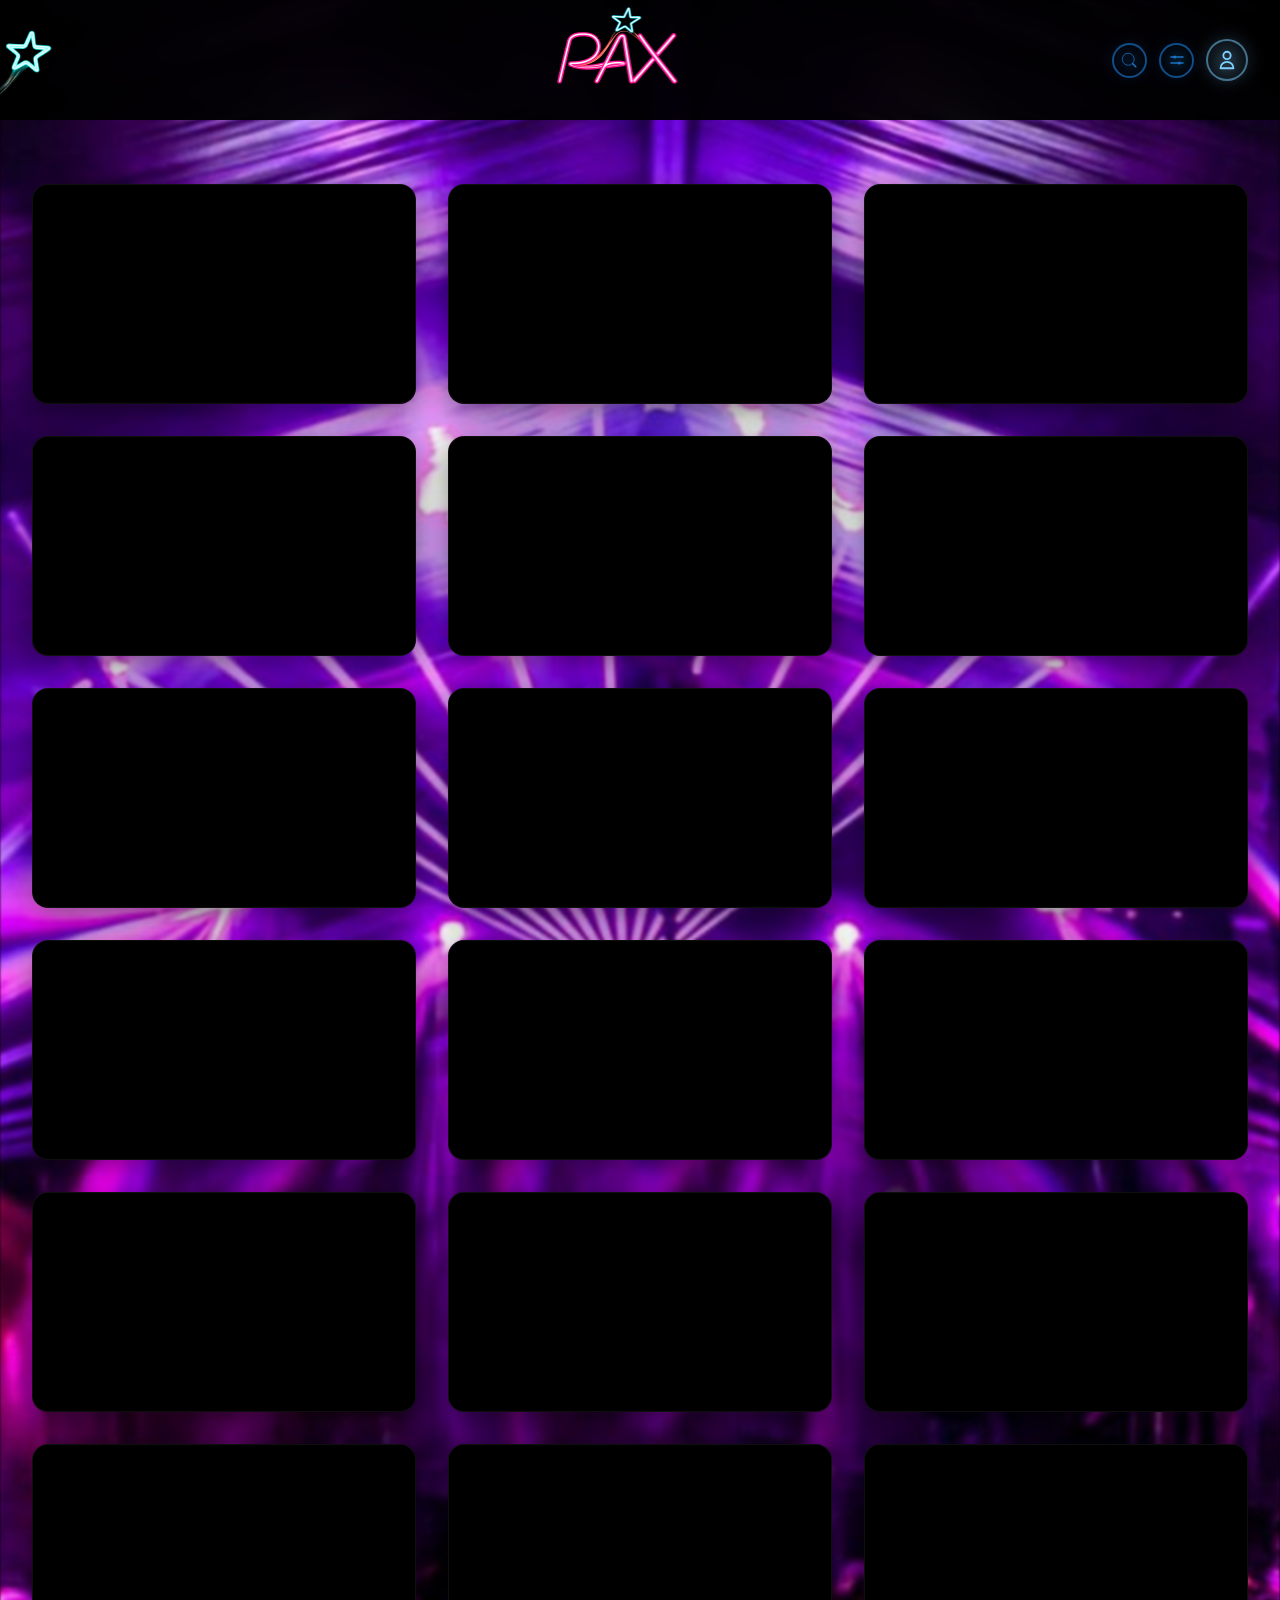
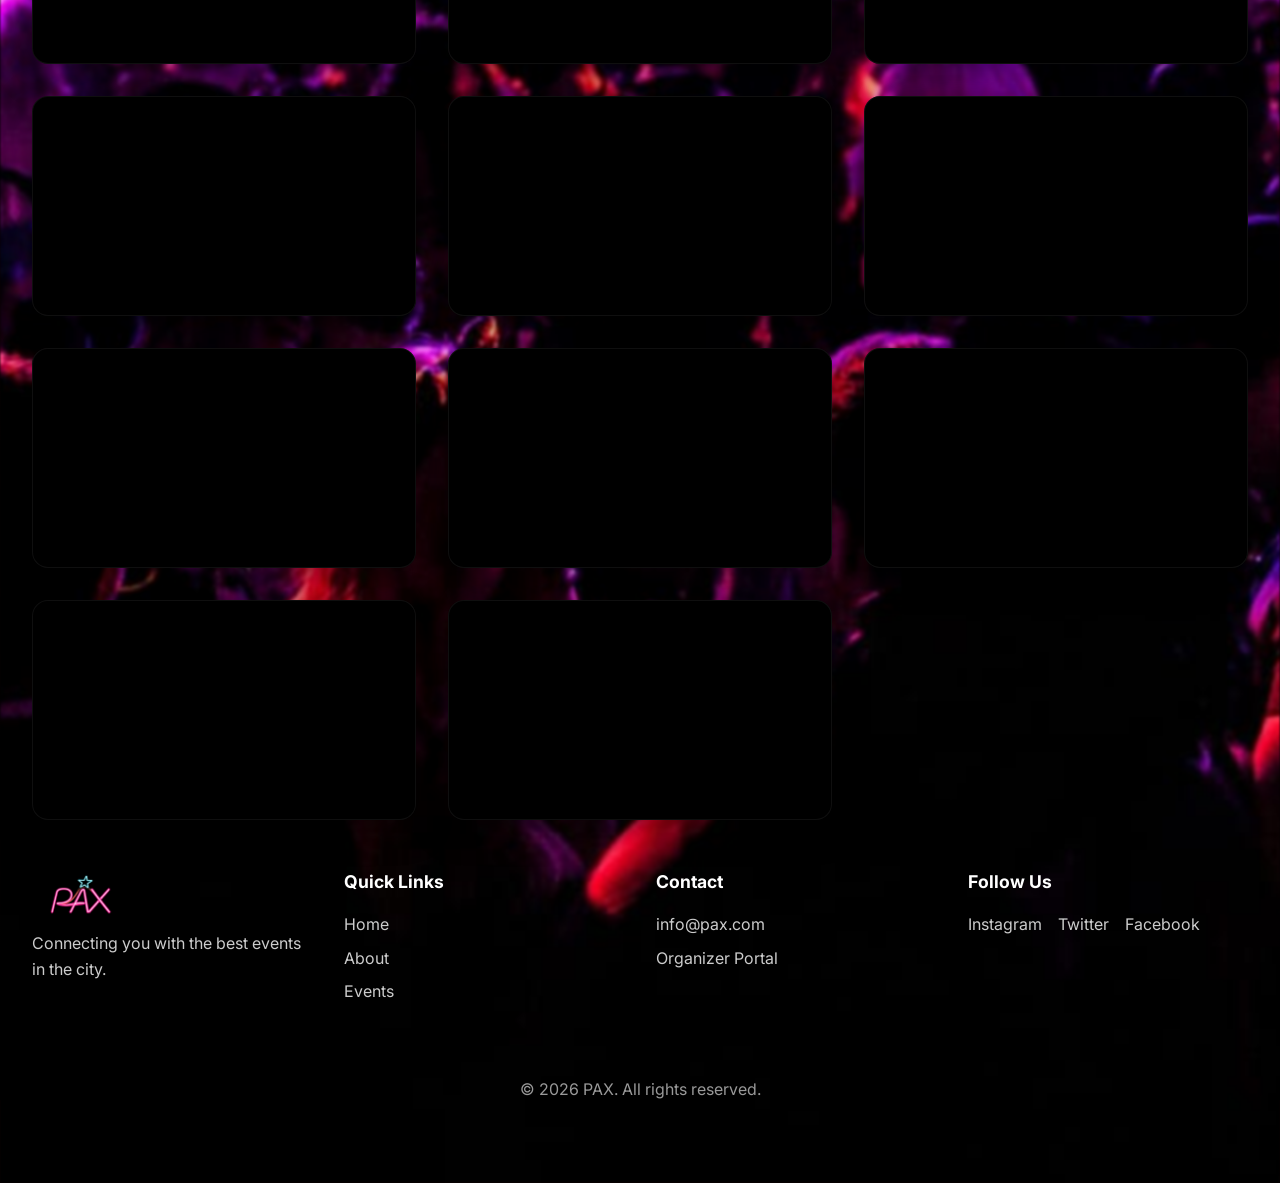
==== commit 70ec75c4: "deneysel" ====
--- a/index.html
+++ b/index.html
@@ -41,9 +41,9 @@
             </div>
             
             <div class="nav-center">
-                <div class="logo">
+                <a href="index.html" class="logo" aria-label="Go to homepage">
                     <img src="pax-logo.png" alt="PAX" class="logo-image">
-                </div>
+                </a>
             </div>
             
             <div class="nav-right">
@@ -59,11 +59,21 @@
                         </svg>
                     </button>
                 </div>
-                <a href="about.html" class="top-link">About</a>
-                <a href="#contact" class="top-link">Contact</a>
-                <a href="cms/" class="top-link organizer-portal-link">Organizer Portal</a>
+                <button type="button" class="navbar-filter-icon" id="open-filter-drawer" aria-label="Open filters" aria-expanded="false">
+                    <svg width="18" height="18" fill="none" stroke="currentColor" viewBox="0 0 24 24" aria-hidden="true">
+                        <line x1="4" y1="8" x2="20" y2="8" stroke-linecap="round" stroke-width="2"></line>
+                        <line x1="4" y1="16" x2="20" y2="16" stroke-linecap="round" stroke-width="2"></line>
+                        <circle cx="9" cy="8" r="2" fill="currentColor" stroke="none"></circle>
+                        <circle cx="15" cy="16" r="2" fill="currentColor" stroke="none"></circle>
+                    </svg>
+                </button>
+                <a href="cms/" class="organizer-icon-navbar" aria-label="Organizer Portal">
+                    <svg width="22" height="22" fill="none" stroke="currentColor" viewBox="0 0 24 24">
+                        <path stroke-linecap="round" stroke-linejoin="round" stroke-width="2" d="M16 7a4 4 0 11-8 0 4 4 0 018 0zM12 14a7 7 0 00-7 7h14a7 7 0 00-7-7z"></path>
+                    </svg>
+                </a>
                 <button type="button" class="mobile-filter-icon" id="open-filter-drawer-mobile" aria-label="Open filters" aria-expanded="false">
-                    <svg width="22" height="22" fill="none" stroke="currentColor" viewBox="0 0 24 24" aria-hidden="true">
+                    <svg width="18" height="18" fill="none" stroke="currentColor" viewBox="0 0 24 24" aria-hidden="true">
                         <line x1="4" y1="8" x2="20" y2="8" stroke-linecap="round" stroke-width="2"></line>
                         <line x1="4" y1="16" x2="20" y2="16" stroke-linecap="round" stroke-width="2"></line>
                         <circle cx="9" cy="8" r="2" fill="currentColor" stroke="none"></circle>
@@ -96,112 +106,9 @@
     <section class="events-section" id="events">
         <div class="events-hero-spacer"></div>
         
-        <div class="filter-button-container">
-            <button class="floating-filter-btn" id="open-filter-drawer" aria-label="Open filters" aria-expanded="false">
-                <svg class="filter-btn-icon" width="20" height="20" fill="none" stroke="currentColor" viewBox="0 0 24 24">
-                    <line x1="4" y1="8" x2="20" y2="8" stroke-linecap="round" stroke-width="2"></line>
-                    <line x1="4" y1="16" x2="20" y2="16" stroke-linecap="round" stroke-width="2"></line>
-                    <circle cx="9" cy="8" r="2" fill="currentColor" stroke="none"></circle>
-                    <circle cx="15" cy="16" r="2" fill="currentColor" stroke="none"></circle>
-                </svg>
-                <span class="filter-btn-text">Filter Events</span>
-            </button>
-        </div>
-        
         <div id="search-results-info" class="search-results-info" style="display: none;"></div>
         
         <div class="section-container">
-            <!-- Filter Drawer Hidden on Mobile -->
-            <div class="filter-drawer desktop-only" id="filter-drawer" role="dialog" aria-labelledby="filter-drawer-title" aria-modal="true">
-                <div class="filter-drawer-overlay" id="filter-drawer-overlay"></div>
-                <div class="filter-drawer-panel">
-                    <div class="filter-drawer-header">
-                        <h3 id="filter-drawer-title">
-                            <svg width="20" height="20" fill="none" stroke="currentColor" viewBox="0 0 24 24" aria-hidden="true">
-                                <line x1="4" y1="8" x2="20" y2="8" stroke-linecap="round" stroke-width="2"></line>
-                                <line x1="4" y1="16" x2="20" y2="16" stroke-linecap="round" stroke-width="2"></line>
-                                <circle cx="9" cy="8" r="2" fill="currentColor" stroke="none"></circle>
-                                <circle cx="15" cy="16" r="2" fill="currentColor" stroke="none"></circle>
-                            </svg>
-                            Filter Events
-                        </h3>
-                        <button class="filter-drawer-close" id="close-filter-drawer" aria-label="Close filter menu">
-                            <svg width="24" height="24" fill="none" stroke="currentColor" viewBox="0 0 24 24" aria-hidden="true">
-                                <path stroke-linecap="round" stroke-linejoin="round" stroke-width="2" d="M6 18L18 6M6 6l12 12"></path>
-                            </svg>
-                        </button>
-                    </div>
-
-                    <div class="filter-drawer-content">
-                        <!-- Date Range Filter -->
-                        <div class="drawer-filter-group">
-                            <label class="drawer-filter-label">
-                                <svg width="18" height="18" fill="none" stroke="currentColor" viewBox="0 0 24 24" aria-hidden="true">
-                                    <rect x="3" y="4" width="18" height="18" rx="2" ry="2"></rect>
-                                    <line x1="16" y1="2" x2="16" y2="6"></line>
-                                    <line x1="8" y1="2" x2="8" y2="6"></line>
-                                </svg>
-                                Date Range
-                            </label>
-                            <div class="date-range-inputs">
-                                <input type="date" id="date-start" class="drawer-filter-input" placeholder="Start Date" aria-label="Filter start date">
-                                <span class="date-separator">to</span>
-                                <input type="date" id="date-end" class="drawer-filter-input" placeholder="End Date" aria-label="Filter end date">
-                            </div>
-                        </div>
-
-                        <!-- Price Level Filter -->
-                        <div class="drawer-filter-group">
-                            <label class="drawer-filter-label">
-                                <svg width="18" height="18" fill="none" stroke="currentColor" viewBox="0 0 24 24">
-                                    <path stroke-linecap="round" stroke-linejoin="round" stroke-width="2" d="M12 8c-1.657 0-3 .895-3 2s1.343 2 3 2 3 .895 3 2-1.343 2-3 2m0-8c1.11 0 2.08.402 2.599 1M12 8V7m0 1v8m0 0v1m0-1c-1.11 0-2.08-.402-2.599-1M21 12a9 9 0 11-18 0 9 9 0 0118 0z"></path>
-                                </svg>
-                                Price Level
-                            </label>
-                            <div class="drawer-price-checkboxes">
-                                <label class="drawer-checkbox-label">
-                                    <input type="checkbox" class="price-checkbox" value="1" checked>
-                                    <span class="drawer-checkbox-text">$</span>
-                                </label>
-                                <label class="drawer-checkbox-label">
-                                    <input type="checkbox" class="price-checkbox" value="2" checked>
-                                    <span class="drawer-checkbox-text">$$</span>
-                                </label>
-                                <label class="drawer-checkbox-label">
-                                    <input type="checkbox" class="price-checkbox" value="3" checked>
-                                    <span class="drawer-checkbox-text">$$$</span>
-                                </label>
-                                <label class="drawer-checkbox-label">
-                                    <input type="checkbox" class="price-checkbox" value="4" checked>
-                                    <span class="drawer-checkbox-text">$$$$</span>
-                                </label>
-                                <label class="drawer-checkbox-label">
-                                    <input type="checkbox" class="price-checkbox" value="5" checked>
-                                    <span class="drawer-checkbox-text">$$$$$</span>
-                                </label>
-                            </div>
-                        </div>
-
-                        <div class="filter-results-display" id="filter-results">Showing all events</div>
-                    </div>
-
-                    <div class="filter-drawer-actions">
-                        <button class="drawer-reset-btn" id="clear-filters">
-                            <svg width="18" height="18" fill="none" stroke="currentColor" viewBox="0 0 24 24">
-                                <path stroke-linecap="round" stroke-linejoin="round" stroke-width="2" d="M4 4v5h.582m15.356 2A8.001 8.001 0 004.582 9m0 0H9m11 11v-5h-.581m0 0a8.003 8.003 0 01-15.357-2m15.357 2H15"></path>
-                            </svg>
-                            Reset Filters
-                        </button>
-                        <button class="drawer-apply-btn" id="apply-filters">
-                            <svg width="18" height="18" fill="none" stroke="currentColor" viewBox="0 0 24 24">
-                                <path stroke-linecap="round" stroke-linejoin="round" stroke-width="2" d="M5 13l4 4L19 7"></path>
-                            </svg>
-                            Apply Filters
-                        </button>
-                    </div>
-                </div>
-            </div>
-
             <div class="events-grid" id="events-grid">
                 <!-- Event cards will be generated by JavaScript -->
             </div>
@@ -248,6 +155,6 @@
         </footer>
     </section>
 
-    <script src="script.js"></script>
+    <script src="script.js?v=20260330b"></script>
 </body>
 </html>
--- a/styles.css
+++ b/styles.css
@@ -38,12 +38,15 @@
   color: var(--text-primary);
   line-height: 1.6;
   overflow-x: hidden;
-  height: 100vh;
+  min-height: 100vh;
   position: relative;
-  display: flex;
-  flex-direction: column;
   margin: 0;
   padding: 0;
+}
+
+/* Prevent scrolling when filter drawer is open */
+body.filter-drawer-open {
+  overflow: hidden !important;
 }
 
 body::before {
@@ -145,7 +148,7 @@
   left: 50%;
   transform: translateX(-50%);
   pointer-events: none;
-  z-index: 10000;
+  z-index: 10002;
 }
 
 .nav-center .logo {
@@ -161,6 +164,7 @@
   left: 0px;
   top: 30px;
   z-index: 10000;
+  pointer-events: none;
 }
 
 .nav-right {
@@ -255,6 +259,70 @@
   background: rgba(27, 116, 199, 0.2);
 }
 
+.nav-right .search-bar-wrapper.has-value .search-clear-btn {
+  display: flex;
+}
+
+/* Navbar Filter Icon */
+.navbar-filter-icon {
+  position: relative;
+  display: flex;
+  align-items: center;
+  justify-content: center;
+  background: rgba(27, 116, 199, 0.05);
+  border: 2px solid rgba(27, 116, 199, 0.65);
+  border-radius: 50%;
+  padding: 0.5rem;
+  transition: all 0.3s cubic-bezier(0.4, 0, 0.2, 1);
+  box-shadow: 0 0 15px rgba(27, 116, 199, 0.15);
+  width: 35px;
+  height: 35px;
+  cursor: pointer;
+  color: var(--neon-primary);
+}
+
+.navbar-filter-icon:hover {
+  background: rgba(27, 116, 199, 0.35);
+  border-color: var(--neon-primary);
+  box-shadow: 0 0 30px rgba(27, 116, 199, 0.5);
+}
+
+.navbar-filter-icon svg {
+  filter: drop-shadow(0 0 6px var(--neon-primary));
+  flex-shrink: 0;
+}
+
+/* Navbar Organizer Icon */
+.organizer-icon-navbar {
+  position: relative;
+  display: flex;
+  align-items: center;
+  justify-content: center;
+  background: rgba(127, 207, 255, 0.08);
+  border: 2px solid rgba(127, 207, 255, 0.5);
+  border-radius: 50%;
+  padding: 0.55rem;
+  transition: all 0.3s cubic-bezier(0.4, 0, 0.2, 1);
+  box-shadow: 0 0 18px rgba(127, 207, 255, 0.2);
+  width: 42px;
+  height: 42px;
+  cursor: pointer;
+  color: #7fcfff;
+  text-decoration: none;
+}
+
+.organizer-icon-navbar:hover {
+  background: rgba(127, 207, 255, 0.18);
+  border-color: #7fcfff;
+  box-shadow: 0 0 35px rgba(127, 207, 255, 0.45);
+  transform: scale(1.05);
+}
+
+.organizer-icon-navbar svg {
+  filter: drop-shadow(0 0 8px #7fcfff);
+  flex-shrink: 0;
+}
+
 .menu-toggle {
   display: none;
   flex-direction: column;
@@ -271,11 +339,12 @@
 
 .logo {
   text-align: center;
-  display: flex;
-  justify-content: center;
-  align-items: center;
+  display: inline-block;
   background: transparent;
   pointer-events: auto;
+  text-decoration: none;
+  cursor: pointer;
+  padding: 30px 80px 30px 30px;
 }
 
 .logo-image {
@@ -283,8 +352,8 @@
   width: auto;
   object-fit: contain;
   background: transparent;
-  padding: 5px;
   transition: var(--transition);
+  display: block;
 }
 
 .logo-image:hover {
@@ -952,440 +1021,6 @@
   color: rgba(27, 116, 199, 1);
   font-size: 0.875rem;
   text-align: center;
-}
-
-/* Floating Filter Button */
-.filter-button-container {
-  display: flex;
-  justify-content: flex-end;
-  gap: 0.75rem;
-  margin-bottom: 0.5rem;
-  padding-top: 0.5rem;
-  padding-bottom: 0.5rem;
-  padding-right: 2rem;
-  max-width: 1400px;
-  margin-left: auto;
-  margin-right: auto;
-  width: 100%;
-  position: sticky;
-  top: 90px;
-  z-index: 500;
-  transition: transform 0.3s ease;
-}
-
-/* Floating Filter Button */
-.floating-filter-btn {
-  display: flex;
-  align-items: center;
-  justify-content: center;
-  gap: 0.5rem;
-  background: rgba(27, 116, 199, 0.05);
-  border: 2px solid rgba(27, 116, 199, 0.65);
-  padding: 0.75rem 1.5rem;
-  border-radius: 8px;
-  color: var(--neon-primary);
-  font-size: 0.95rem;
-  font-weight: 600;
-  cursor: pointer;
-  transition: all 0.3s ease;
-  box-shadow: 0 0 15px rgba(27, 116, 199, 0.15);
-}
-
-.floating-filter-btn.scrolled {
-  padding: 0;
-  border-radius: 8px;
-  width: 40px;
-  height: 40px;
-  display: flex;
-  align-items: center;
-  justify-content: center;
-}
-
-.filter-btn-icon {
-  transition: all 0.3s ease;
-  flex-shrink: 0;
-  transform: translateX(0);
-}
-
-.floating-filter-btn.scrolled .filter-btn-icon {
-  width: 22px;
-  height: 22px;
-  transform: translateX(3.9px);
-}
-
-.filter-btn-text {
-  transition: all 0.3s ease;
-  opacity: 1;
-  max-width: 100px;
-  overflow: hidden;
-  white-space: nowrap;
-}
-
-.floating-filter-btn.scrolled .filter-btn-text {
-  opacity: 0;
-  max-width: 0;
-  margin: 0;
-}
-
-.floating-filter-btn:hover {
-  background: rgba(27, 116, 199, 0.15);
-  border-color: var(--neon-primary);
-  box-shadow: 0 0 30px rgba(27, 116, 199, 0.5);
-  transform: translateY(-2px);
-}
-
-.floating-filter-btn svg {
-  filter: drop-shadow(0 0 6px var(--neon-primary));
-}
-
-/* Filter Drawer Container */
-.filter-drawer {
-  position: fixed;
-  top: 0;
-  left: 0;
-  right: 0;
-  bottom: 0;
-  z-index: 9999;
-  pointer-events: none;
-  opacity: 0;
-  transition: opacity 0.3s ease;
-}
-
-.filter-drawer.active {
-  pointer-events: all;
-  opacity: 1;
-}
-
-/* Drawer Overlay */
-.filter-drawer-overlay {
-  position: absolute;
-  top: 0;
-  left: 0;
-  right: 0;
-  bottom: 0;
-  background: rgba(0, 0, 0, 0.7);
-  backdrop-filter: blur(4px);
-  opacity: 0;
-  transition: opacity 0.3s ease;
-}
-
-.filter-drawer.active .filter-drawer-overlay {
-  opacity: 1;
-}
-
-/* Drawer Panel */
-.filter-drawer-panel {
-  position: absolute;
-  top: 0;
-  right: 0;
-  bottom: 0;
-  width: 100%;
-  max-width: 420px;
-  background: rgba(10, 10, 10, 0.98);
-  backdrop-filter: blur(40px);
-  -webkit-backdrop-filter: blur(40px);
-  border-left: 1px solid rgba(27, 116, 199, 0.2);
-  box-shadow: -10px 0 50px rgba(0, 0, 0, 0.8);
-  display: flex;
-  flex-direction: column;
-  transform: translateX(100%);
-  transition: transform 0.4s cubic-bezier(0.4, 0, 0.2, 1);
-}
-
-.filter-drawer.active .filter-drawer-panel {
-  transform: translateX(0);
-}
-
-/* Drawer Header */
-.filter-drawer-header {
-  display: flex;
-  justify-content: space-between;
-  align-items: center;
-  padding: 2rem;
-  border-bottom: 1px solid rgba(255, 255, 255, 0.1);
-  background: linear-gradient(135deg, rgba(27, 116, 199, 0.05) 0%, transparent 100%);
-}
-
-.filter-drawer-header h3 {
-  display: flex;
-  align-items: center;
-  gap: 0.75rem;
-  font-size: 1.3rem;
-  font-weight: 700;
-  text-transform: uppercase;
-  letter-spacing: 1.5px;
-  color: var(--text-primary);
-  margin: 0;
-}
-
-.filter-drawer-header h3 svg {
-  color: var(--neon-primary);
-  filter: drop-shadow(0 0 10px var(--neon-primary));
-}
-
-.filter-drawer-close {
-  display: flex;
-  align-items: center;
-  justify-content: center;
-  width: 40px;
-  height: 40px;
-  background: rgba(255, 255, 255, 0.05);
-  border: 1px solid rgba(255, 255, 255, 0.1);
-  border-radius: 8px;
-  color: var(--text-secondary);
-  cursor: pointer;
-  transition: all 0.3s ease;
-}
-
-.filter-drawer-close:hover {
-  background: rgba(204, 0, 0, 0.1);
-  border-color: rgba(204, 0, 0, 0.5);
-  color: #ff6666;
-  transform: rotate(90deg);
-}
-
-/* Drawer Content */
-.filter-drawer-content {
-  flex: 1;
-  overflow-y: auto;
-  padding: 2rem;
-  display: flex;
-  flex-direction: column;
-  gap: 2rem;
-}
-
-/* Custom Scrollbar for Drawer */
-.filter-drawer-content::-webkit-scrollbar {
-  width: 8px;
-}
-
-.filter-drawer-content::-webkit-scrollbar-track {
-  background: rgba(255, 255, 255, 0.02);
-}
-
-.filter-drawer-content::-webkit-scrollbar-thumb {
-  background: rgba(27, 116, 199, 0.3);
-  border-radius: 4px;
-}
-
-.filter-drawer-content::-webkit-scrollbar-thumb:hover {
-  background: rgba(27, 116, 199, 0.5);
-}
-
-/* Drawer Filter Groups */
-.drawer-filter-group {
-  display: flex;
-  flex-direction: column;
-  gap: 1rem;
-}
-
-.drawer-filter-label {
-  display: flex;
-  align-items: center;
-  gap: 0.65rem;
-  color: var(--text-primary);
-  font-size: 0.95rem;
-  font-weight: 600;
-  text-transform: uppercase;
-  letter-spacing: 1.2px;
-}
-
-.drawer-filter-label svg {
-  color: var(--neon-primary);
-  filter: drop-shadow(0 0 6px var(--neon-primary));
-  flex-shrink: 0;
-}
-
-/* Date Range Inputs */
-.date-range-inputs {
-  display: flex;
-  flex-direction: column;
-  gap: 0.75rem;
-}
-
-.date-separator {
-  text-align: center;
-  color: var(--text-secondary);
-  font-size: 0.85rem;
-  font-weight: 600;
-  text-transform: uppercase;
-  letter-spacing: 1px;
-  padding: 0.25rem 0;
-}
-
-.drawer-filter-input {
-  background: rgba(255, 255, 255, 0.05);
-  border: 1px solid rgba(255, 255, 255, 0.15);
-  border-radius: 10px;
-  padding: 1rem 1.25rem;
-  color: var(--text-primary);
-  font-size: 0.95rem;
-  font-family: inherit;
-  transition: all 0.3s ease;
-}
-
-.drawer-filter-input:focus {
-  outline: none;
-  background: rgba(255, 255, 255, 0.08);
-  border-color: var(--neon-primary);
-  box-shadow: 0 0 0 3px rgba(27, 116, 199, 0.15);
-}
-
-/* Drawer Price Checkboxes */
-.drawer-price-checkboxes {
-  display: grid;
-  grid-template-columns: repeat(2, 1fr);
-  gap: 0.75rem;
-}
-
-.drawer-checkbox-label {
-  display: flex;
-  align-items: center;
-  justify-content: center;
-  gap: 0.5rem;
-  padding: 1rem;
-  background: rgba(255, 255, 255, 0.05);
-  border: 1px solid rgba(255, 255, 255, 0.15);
-  border-radius: 10px;
-  cursor: pointer;
-  transition: all 0.3s ease;
-  user-select: none;
-}
-
-.drawer-checkbox-label:hover {
-  background: rgba(27, 116, 199, 0.15);
-  border-color: var(--neon-primary);
-  transform: translateY(-2px);
-}
-
-.drawer-checkbox-label:has(.price-checkbox:checked) {
-  background: rgba(27, 116, 199, 0.2);
-  border-color: var(--neon-primary);
-  box-shadow: 0 0 15px rgba(27, 116, 199, 0.3);
-}
-
-/* Price Checkbox Styling */
-.price-checkbox {
-  appearance: none;
-  width: 20px;
-  height: 20px;
-  border: 2px solid rgba(255, 255, 255, 0.3);
-  border-radius: 5px;
-  cursor: pointer;
-  position: relative;
-  transition: all 0.3s ease;
-  flex-shrink: 0;
-}
-
-.price-checkbox:checked {
-  background: var(--neon-primary);
-  border-color: var(--neon-primary);
-  box-shadow: 0 0 10px rgba(27, 116, 199, 0.5);
-}
-
-.price-checkbox:checked::after {
-  content: '✓';
-  position: absolute;
-  top: 50%;
-  left: 50%;
-  transform: translate(-50%, -50%);
-  color: #000;
-  font-size: 14px;
-  font-weight: 900;
-}
-
-.drawer-checkbox-text {
-  color: var(--text-primary);
-  font-weight: 700;
-  font-size: 1.1rem;
-  letter-spacing: 0.5px;
-}
-
-/* Filter Results Display */
-.filter-results-display {
-  text-align: center;
-  color: var(--text-secondary);
-  font-size: 0.9rem;
-  font-weight: 500;
-  padding: 1rem;
-  background: rgba(255, 255, 255, 0.03);
-  border-radius: 8px;
-  border: 1px solid rgba(255, 255, 255, 0.08);
-}
-
-/* Drawer Actions */
-.filter-drawer-actions {
-  padding: 2rem;
-  border-top: 1px solid rgba(255, 255, 255, 0.1);
-  display: flex;
-  gap: 1rem;
-  background: linear-gradient(0deg, rgba(27, 116, 199, 0.03) 0%, transparent 100%);
-}
-
-.drawer-reset-btn,
-.drawer-apply-btn {
-  flex: 1;
-  display: flex;
-  align-items: center;
-  justify-content: center;
-  gap: 0.5rem;
-  padding: 1rem 1.5rem;
-  border-radius: 10px;
-  font-size: 0.95rem;
-  font-weight: 700;
-  text-transform: uppercase;
-  letter-spacing: 1px;
-  cursor: pointer;
-  transition: all 0.3s ease;
-}
-
-.drawer-reset-btn {
-  background: rgba(255, 255, 255, 0.05);
-  border: 1px solid rgba(255, 255, 255, 0.15);
-  color: var(--text-secondary);
-}
-
-.drawer-reset-btn:hover {
-  background: rgba(204, 0, 0, 0.15);
-  border-color: rgba(204, 0, 0, 0.5);
-  color: #ff6666;
-  transform: translateY(-2px);
-}
-
-.drawer-apply-btn {
-  background: linear-gradient(135deg, var(--neon-primary), rgba(27, 116, 199, 0.7));
-  border: 1px solid var(--neon-primary);
-  color: #000;
-  box-shadow: 0 0 20px rgba(27, 116, 199, 0.4);
-}
-
-.drawer-apply-btn:hover {
-  box-shadow: 0 0 30px rgba(27, 116, 199, 0.6);
-  transform: translateY(-2px);
-}
-
-/* Mobile Responsive */
-@media (max-width: 768px) {
-  .filter-drawer-panel {
-    max-width: 100%;
-  }
-  
-  .drawer-price-checkboxes {
-    grid-template-columns: repeat(3, 1fr);
-  }
-  
-  .filter-drawer-header {
-    padding: 1.5rem;
-  }
-  
-  .filter-drawer-content {
-    padding: 1.5rem;
-  }
-  
-  .filter-drawer-actions {
-    padding: 1.5rem;
-    flex-direction: column;
-  }
 }
 
 /* Glass Card Styles */
@@ -2469,6 +2104,7 @@
       rgba(10, 10, 10, 0.98) 100%
     );
     overflow: hidden;
+    padding-top: 110px;
   }
   
   .hero-landing::before {
@@ -2574,8 +2210,15 @@
     display: none !important;
   }
   
-  .organizer-icon-mobile,
-  .mobile-filter-icon {
+  .navbar-filter-icon {
+    display: none !important;
+  }
+  
+  .organizer-icon-navbar {
+    display: none !important;
+  }
+  
+  .organizer-icon-mobile {
     display: flex !important;
     align-items: center;
     justify-content: center;
@@ -2586,31 +2229,44 @@
     border-radius: 50%;
     color: #7fcfff;
     transition: all 0.3s ease;
-  }
-
-  .organizer-icon-mobile {
     border-color: rgba(127, 207, 255, 0.86);
     box-shadow: 0 0 10px rgba(127, 207, 255, 0.26);
   }
-
+  
   .mobile-filter-icon {
-    border: none;
+    display: flex !important;
+    align-items: center;
+    justify-content: center;
+    width: 35px;
+    height: 35px;
+    background: rgba(127, 207, 255, 0.08);
+    border: 2px solid rgba(127, 207, 255, 0.5);
+    border-radius: 50%;
+    color: #7fcfff;
+    transition: all 0.3s ease;
     cursor: pointer;
     padding: 0;
     font: inherit;
-    box-shadow: inset 0 0 0 1px rgba(127, 207, 255, 0.5), 0 0 10px rgba(127, 207, 255, 0.2);
+    box-shadow: 0 0 10px rgba(127, 207, 255, 0.2);
   }
 
   .mobile-filter-icon svg {
     display: block;
     margin: auto;
+    filter: drop-shadow(0 0 6px #7fcfff);
   }
   
   .organizer-icon-mobile:hover,
-  .organizer-icon-mobile:active,
+  .organizer-icon-mobile:active {
+    background: rgba(27, 116, 199, 0.24);
+    transform: scale(0.95);
+  }
+  
   .mobile-filter-icon:hover,
   .mobile-filter-icon:active {
-    background: rgba(27, 116, 199, 0.24);
+    background: rgba(127, 207, 255, 0.18);
+    border-color: #7fcfff;
+    box-shadow: 0 0 20px rgba(127, 207, 255, 0.4);
     transform: scale(0.95);
   }
   
@@ -2635,6 +2291,10 @@
     height: 40px;
   }
   
+  .logo {
+    padding: 20px 60px 20px 20px;
+  }
+  
   .logo-image {
     height: 72px;
   }
@@ -2672,7 +2332,7 @@
     left: 50%;
     transform: translateX(-50%);
     pointer-events: none;
-    z-index: 10000;
+    z-index: 10002;
   }
   
   .nav-center .logo {
@@ -4544,6 +4204,14 @@
   letter-spacing: 0.8px;
 }
 
+/* Organizer Contact Buttons Container */
+.organizer-contact-buttons {
+  display: flex;
+  flex-direction: column;
+  gap: 0.75rem;
+  margin-top: 0.5rem;
+}
+
 .organizer-contact-btn {
   width: 100%;
   display: flex;
@@ -4566,12 +4234,25 @@
   cursor: pointer;
   transition: all 0.4s cubic-bezier(0.4, 0, 0.2, 1);
   box-shadow: 0 6px 20px var(--event-glow);
-  margin-top: 0.5rem;
+  text-decoration: none;
 }
 
 .organizer-contact-btn:hover {
   transform: translateY(-3px);
   box-shadow: 0 10px 30px var(--event-glow);
+}
+
+/* Specific contact button styles */
+.organizer-contact-email {
+  background: linear-gradient(135deg, #1b74c7, #0f5f95);
+}
+
+.organizer-contact-phone {
+  background: linear-gradient(135deg, #10b981, #059669);
+}
+
+.organizer-contact-instagram {
+  background: linear-gradient(135deg, #e4405f, #c13584, #833ab4);
 }
 
 /* Add to Calendar Buttons */
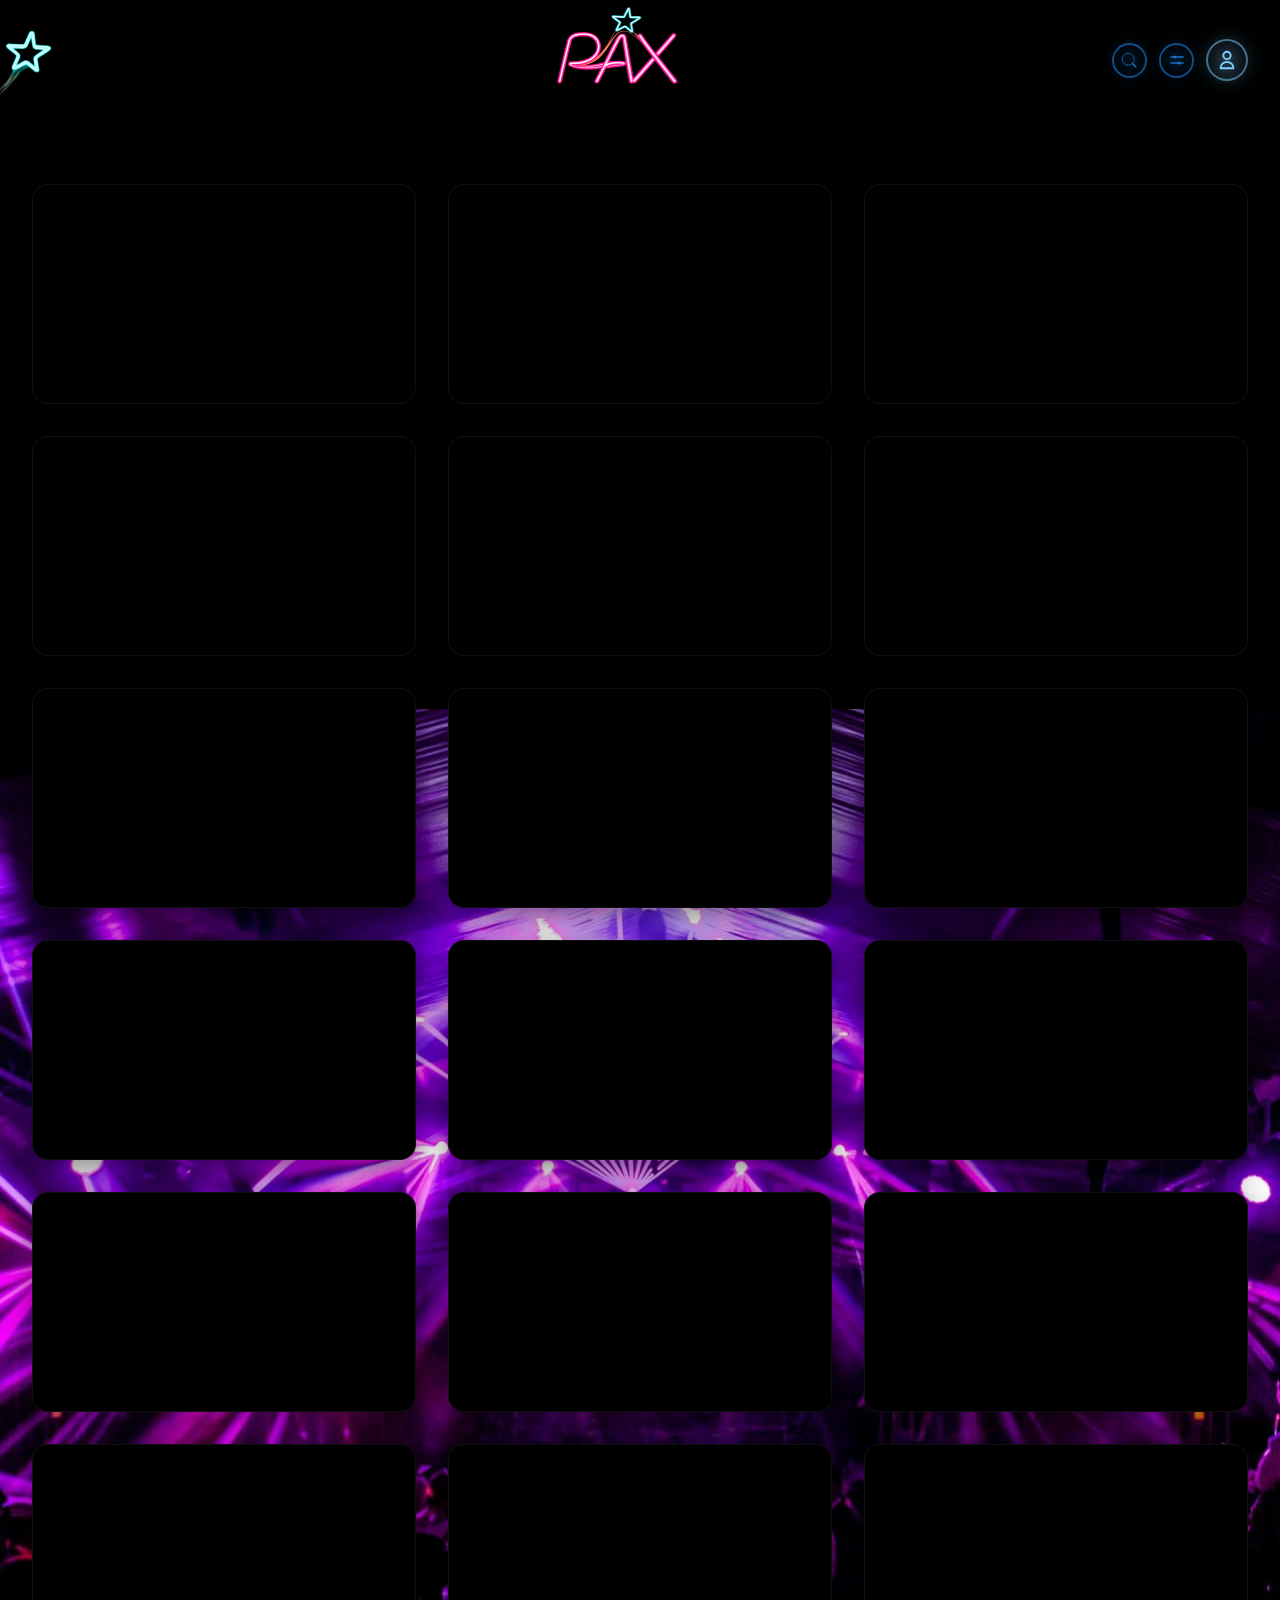
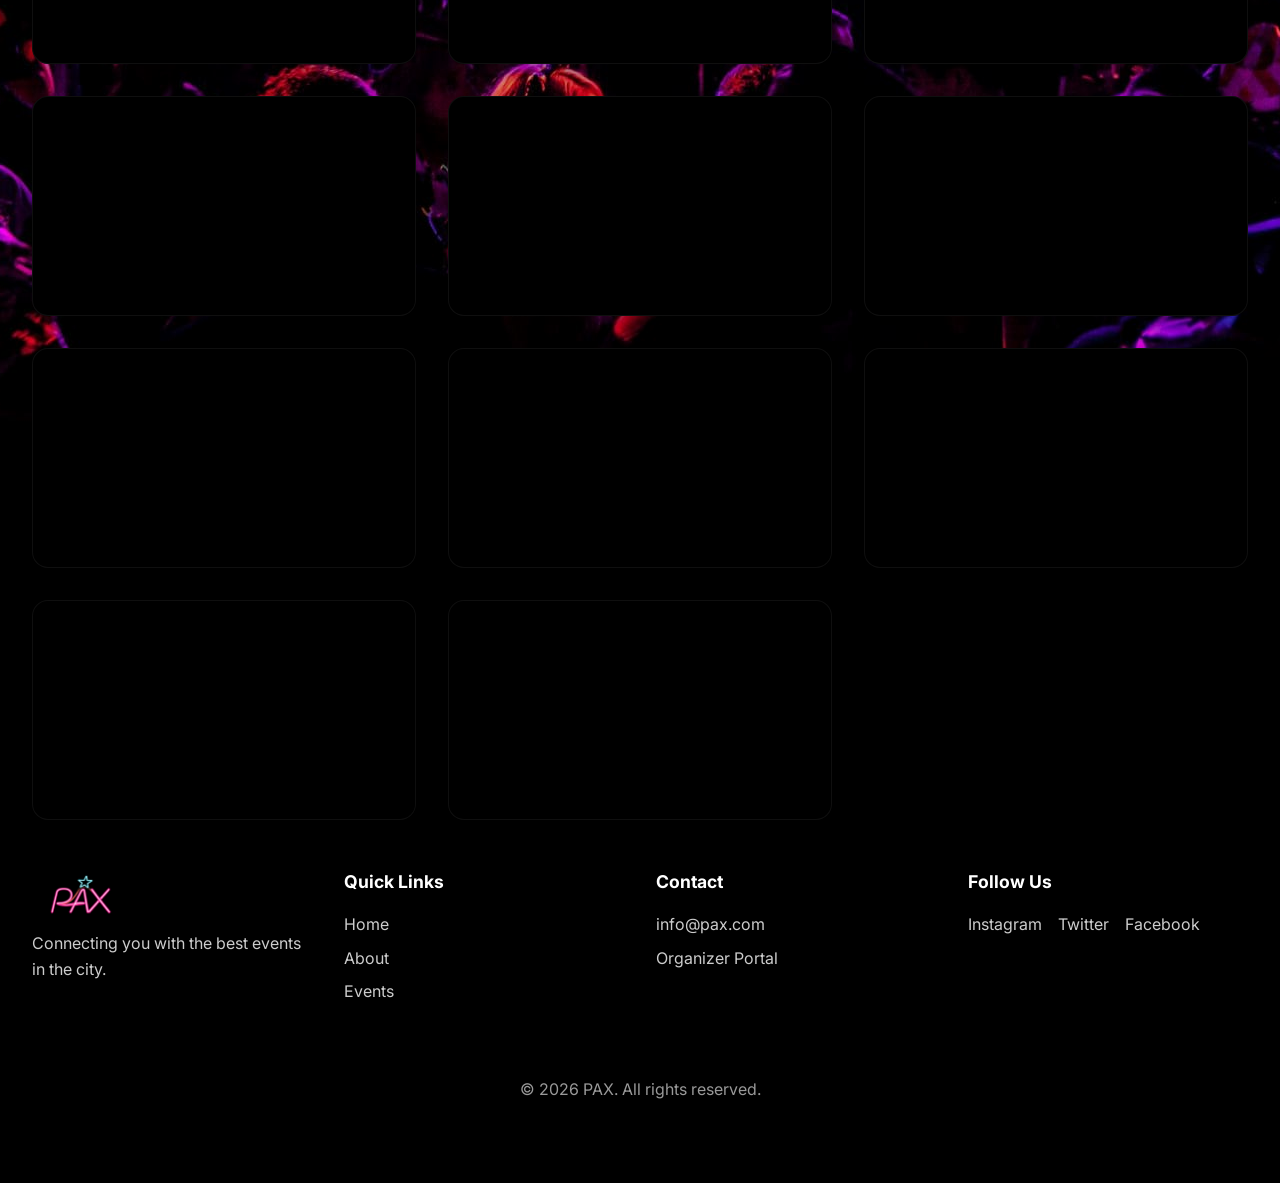
==== commit e18accd0: "Background ayarları eski haline döndürüldü" ====
--- a/index.html
+++ b/index.html
@@ -109,6 +109,97 @@
         <div id="search-results-info" class="search-results-info" style="display: none;"></div>
         
         <div class="section-container">
+            <!-- Filter Drawer -->
+            <div class="filter-drawer" id="filter-drawer" role="dialog" aria-labelledby="filter-drawer-title" aria-modal="true">
+                <div class="filter-drawer-overlay" id="filter-drawer-overlay"></div>
+                <div class="filter-drawer-panel">
+                    <div class="filter-drawer-header">
+                        <h3 id="filter-drawer-title">
+                            <svg width="20" height="20" fill="none" stroke="currentColor" viewBox="0 0 24 24" aria-hidden="true">
+                                <line x1="4" y1="8" x2="20" y2="8" stroke-linecap="round" stroke-width="2"></line>
+                                <line x1="4" y1="16" x2="20" y2="16" stroke-linecap="round" stroke-width="2"></line>
+                                <circle cx="9" cy="8" r="2" fill="currentColor" stroke="none"></circle>
+                                <circle cx="15" cy="16" r="2" fill="currentColor" stroke="none"></circle>
+                            </svg>
+                            Filter Events
+                        </h3>
+                        <button class="filter-drawer-close" id="close-filter-drawer" aria-label="Close filter menu">
+                            <svg width="24" height="24" fill="none" stroke="currentColor" viewBox="0 0 24 24" aria-hidden="true">
+                                <path stroke-linecap="round" stroke-linejoin="round" stroke-width="2" d="M6 18L18 6M6 6l12 12"></path>
+                            </svg>
+                        </button>
+                    </div>
+
+                    <div class="filter-drawer-content">
+                        <!-- Date Range Filter -->
+                        <div class="drawer-filter-group">
+                            <label class="drawer-filter-label">
+                                <svg width="18" height="18" fill="none" stroke="currentColor" viewBox="0 0 24 24" aria-hidden="true">
+                                    <rect x="3" y="4" width="18" height="18" rx="2" ry="2"></rect>
+                                    <line x1="16" y1="2" x2="16" y2="6"></line>
+                                    <line x1="8" y1="2" x2="8" y2="6"></line>
+                                </svg>
+                                Date Range
+                            </label>
+                            <div class="date-range-inputs">
+                                <input type="date" id="date-start" class="drawer-filter-input" placeholder="Start Date" aria-label="Filter start date">
+                                <span class="date-separator">to</span>
+                                <input type="date" id="date-end" class="drawer-filter-input" placeholder="End Date" aria-label="Filter end date">
+                            </div>
+                        </div>
+
+                        <!-- Price Level Filter -->
+                        <div class="drawer-filter-group">
+                            <label class="drawer-filter-label">
+                                <svg width="18" height="18" fill="none" stroke="currentColor" viewBox="0 0 24 24">
+                                    <path stroke-linecap="round" stroke-linejoin="round" stroke-width="2" d="M12 8c-1.657 0-3 .895-3 2s1.343 2 3 2 3 .895 3 2-1.343 2-3 2m0-8c1.11 0 2.08.402 2.599 1M12 8V7m0 1v8m0 0v1m0-1c-1.11 0-2.08-.402-2.599-1M21 12a9 9 0 11-18 0 9 9 0 0118 0z"></path>
+                                </svg>
+                                Price Level
+                            </label>
+                            <div class="drawer-price-checkboxes">
+                                <label class="drawer-checkbox-label">
+                                    <input type="checkbox" class="price-checkbox" value="1" checked>
+                                    <span class="drawer-checkbox-text">$</span>
+                                </label>
+                                <label class="drawer-checkbox-label">
+                                    <input type="checkbox" class="price-checkbox" value="2" checked>
+                                    <span class="drawer-checkbox-text">$$</span>
+                                </label>
+                                <label class="drawer-checkbox-label">
+                                    <input type="checkbox" class="price-checkbox" value="3" checked>
+                                    <span class="drawer-checkbox-text">$$$</span>
+                                </label>
+                                <label class="drawer-checkbox-label">
+                                    <input type="checkbox" class="price-checkbox" value="4" checked>
+                                    <span class="drawer-checkbox-text">$$$$</span>
+                                </label>
+                                <label class="drawer-checkbox-label">
+                                    <input type="checkbox" class="price-checkbox" value="5" checked>
+                                    <span class="drawer-checkbox-text">$$$$$</span>
+                                </label>
+                            </div>
+                        </div>
+
+                        <div class="filter-results-display" id="filter-results">Showing all events</div>
+                    </div>
+
+                    <div class="filter-drawer-actions">
+                        <button class="drawer-reset-btn" id="clear-filters">
+                            <svg width="18" height="18" fill="none" stroke="currentColor" viewBox="0 0 24 24">
+                                <path stroke-linecap="round" stroke-linejoin="round" stroke-width="2" d="M4 4v5h.582m15.356 2A8.001 8.001 0 004.582 9m0 0H9m11 11v-5h-.581m0 0a8.003 8.003 0 01-15.357-2m15.357 2H15"></path>
+                            </svg>
+                            Reset Filters
+                        </button>
+                        <button class="drawer-apply-btn" id="apply-filters">
+                            <svg width="18" height="18" fill="none" stroke="currentColor" viewBox="0 0 24 24">
+                                <path stroke-linecap="round" stroke-linejoin="round" stroke-width="2" d="M5 13l4 4L19 7"></path>
+                            </svg>
+                            Apply Filters
+                        </button>
+                    </div>
+                </div>
+            </div>
+
             <div class="events-grid" id="events-grid">
                 <!-- Event cards will be generated by JavaScript -->
             </div>
--- a/styles.css
+++ b/styles.css
@@ -34,7 +34,6 @@
 body {
   font-family: 'Inter', -apple-system, BlinkMacSystemFont, sans-serif;
   background: #000000;
-  background-image: radial-gradient(circle at top, #160202, #000000);
   color: var(--text-primary);
   line-height: 1.6;
   overflow-x: hidden;
@@ -47,6 +46,10 @@
 /* Prevent scrolling when filter drawer is open */
 body.filter-drawer-open {
   overflow: hidden !important;
+  position: fixed;
+  width: 100%;
+  left: 0;
+  right: 0;
 }
 
 body::before {
@@ -58,15 +61,13 @@
   height: 100%;
   background-color: #000000;
   background-image: url('background.jpg');
-  background-size: cover;
-  background-position: top center;
-  background-repeat: repeat-y;
+  background-size: auto;
+  background-position: center;
+  background-repeat: no-repeat;
   background-attachment: scroll;
-  filter: blur(1px);
   opacity: 1;
   pointer-events: none;
   z-index: -1;
-  will-change: auto;
 }
 
 /* Navigation */
@@ -1021,6 +1022,405 @@
   color: rgba(27, 116, 199, 1);
   font-size: 0.875rem;
   text-align: center;
+}
+
+/* Filter Drawer Container */
+.filter-drawer {
+  position: fixed;
+  top: 0;
+  left: 0;
+  right: 0;
+  bottom: 0;
+  z-index: 9999;
+  pointer-events: none;
+  opacity: 0;
+  transition: opacity 0.3s ease;
+}
+
+.filter-drawer.active {
+  pointer-events: all;
+  opacity: 1;
+}
+
+/* Drawer Overlay */
+.filter-drawer-overlay {
+  position: fixed;
+  top: 0;
+  left: 0;
+  right: 0;
+  bottom: 0;
+  background: rgba(0, 0, 0, 0.7);
+  backdrop-filter: blur(4px);
+  opacity: 0;
+  transition: opacity 0.3s ease;
+  z-index: 9999;
+}
+
+.filter-drawer.active .filter-drawer-overlay {
+  opacity: 1;
+}
+
+/* Drawer Panel */
+.filter-drawer-panel {
+  position: fixed;
+  top: 0;
+  right: 0;
+  bottom: 0;
+  width: 100%;
+  max-width: 420px;
+  background: rgba(10, 10, 10, 0.98);
+  backdrop-filter: blur(40px);
+  -webkit-backdrop-filter: blur(40px);
+  border-left: 1px solid rgba(27, 116, 199, 0.2);
+  box-shadow: -10px 0 50px rgba(0, 0, 0, 0.8);
+  display: flex;
+  flex-direction: column;
+  transform: translateX(100%);
+  transition: transform 0.4s cubic-bezier(0.4, 0, 0.2, 1);
+  z-index: 10000;
+}
+
+.filter-drawer.active .filter-drawer-panel {
+  transform: translateX(0);
+}
+
+/* Drawer Header */
+.filter-drawer-header {
+  display: flex;
+  justify-content: space-between;
+  align-items: center;
+  padding: 2rem;
+  border-bottom: 1px solid rgba(255, 255, 255, 0.1);
+  background: linear-gradient(135deg, rgba(27, 116, 199, 0.05) 0%, transparent 100%);
+}
+
+.filter-drawer-header h3 {
+  display: flex;
+  align-items: center;
+  gap: 0.75rem;
+  font-size: 1.3rem;
+  font-weight: 700;
+  text-transform: uppercase;
+  letter-spacing: 1.5px;
+  color: var(--text-primary);
+  margin: 0;
+}
+
+.filter-drawer-header h3 svg {
+  color: var(--neon-primary);
+  filter: drop-shadow(0 0 10px var(--neon-primary));
+}
+
+.filter-drawer-close {
+  display: flex;
+  align-items: center;
+  justify-content: center;
+  width: 40px;
+  height: 40px;
+  background: rgba(255, 255, 255, 0.05);
+  border: 1px solid rgba(255, 255, 255, 0.1);
+  border-radius: 8px;
+  color: var(--text-secondary);
+  cursor: pointer;
+  transition: all 0.3s ease;
+}
+
+.filter-drawer-close:hover {
+  background: rgba(204, 0, 0, 0.1);
+  border-color: rgba(204, 0, 0, 0.5);
+  color: #ff6666;
+  transform: rotate(90deg);
+}
+
+/* Drawer Content */
+.filter-drawer-content {
+  flex: 1;
+  overflow-y: auto;
+  padding: 2rem;
+  display: flex;
+  flex-direction: column;
+  gap: 2rem;
+}
+
+/* Custom Scrollbar for Drawer */
+.filter-drawer-content::-webkit-scrollbar {
+  width: 8px;
+}
+
+.filter-drawer-content::-webkit-scrollbar-track {
+  background: rgba(255, 255, 255, 0.02);
+}
+
+.filter-drawer-content::-webkit-scrollbar-thumb {
+  background: rgba(27, 116, 199, 0.3);
+  border-radius: 4px;
+}
+
+.filter-drawer-content::-webkit-scrollbar-thumb:hover {
+  background: rgba(27, 116, 199, 0.5);
+}
+
+/* Drawer Filter Groups */
+.drawer-filter-group {
+  display: flex;
+  flex-direction: column;
+  gap: 1rem;
+}
+
+.drawer-filter-label {
+  display: flex;
+  align-items: center;
+  gap: 0.65rem;
+  color: var(--text-primary);
+  font-size: 0.95rem;
+  font-weight: 600;
+  text-transform: uppercase;
+  letter-spacing: 1.2px;
+}
+
+.drawer-filter-label svg {
+  color: var(--neon-primary);
+  filter: drop-shadow(0 0 6px var(--neon-primary));
+  flex-shrink: 0;
+}
+
+/* Date Range Inputs */
+.date-range-inputs {
+  display: flex;
+  flex-direction: column;
+  gap: 0.75rem;
+}
+
+.date-separator {
+  text-align: center;
+  color: var(--text-secondary);
+  font-size: 0.85rem;
+  font-weight: 600;
+  text-transform: uppercase;
+  letter-spacing: 1px;
+  padding: 0.25rem 0;
+}
+
+.drawer-filter-input {
+  background: rgba(255, 255, 255, 0.05);
+  border: 1px solid rgba(255, 255, 255, 0.15);
+  border-radius: 10px;
+  padding: 1rem 1.25rem;
+  color: var(--text-primary);
+  font-size: 0.95rem;
+  font-family: inherit;
+  transition: all 0.3s ease;
+}
+
+.drawer-filter-input:focus {
+  outline: none;
+  background: rgba(255, 255, 255, 0.08);
+  border-color: var(--neon-primary);
+  box-shadow: 0 0 0 3px rgba(27, 116, 199, 0.15);
+}
+
+/* Drawer Price Checkboxes */
+.drawer-price-checkboxes {
+  display: grid;
+  grid-template-columns: repeat(2, 1fr);
+  gap: 0.75rem;
+}
+
+.drawer-checkbox-label {
+  display: flex;
+  align-items: center;
+  justify-content: center;
+  gap: 0.5rem;
+  padding: 1rem;
+  background: rgba(255, 255, 255, 0.05);
+  border: 1px solid rgba(255, 255, 255, 0.15);
+  border-radius: 10px;
+  cursor: pointer;
+  transition: all 0.3s ease;
+  user-select: none;
+}
+
+.drawer-checkbox-label:hover {
+  background: rgba(27, 116, 199, 0.15);
+  border-color: var(--neon-primary);
+  transform: translateY(-2px);
+}
+
+.drawer-checkbox-label:has(.price-checkbox:checked) {
+  background: rgba(27, 116, 199, 0.2);
+  border-color: var(--neon-primary);
+  box-shadow: 0 0 15px rgba(27, 116, 199, 0.3);
+}
+
+/* Price Checkbox Styling */
+.price-checkbox {
+  appearance: none;
+  width: 20px;
+  height: 20px;
+  border: 2px solid rgba(255, 255, 255, 0.3);
+  border-radius: 5px;
+  cursor: pointer;
+  position: relative;
+  transition: all 0.3s ease;
+  flex-shrink: 0;
+}
+
+.price-checkbox:checked {
+  background: var(--neon-primary);
+  border-color: var(--neon-primary);
+  box-shadow: 0 0 10px rgba(27, 116, 199, 0.5);
+}
+
+.price-checkbox:checked::after {
+  content: '✓';
+  position: absolute;
+  top: 50%;
+  left: 50%;
+  transform: translate(-50%, -50%);
+  color: #000;
+  font-size: 14px;
+  font-weight: 900;
+}
+
+.drawer-checkbox-text {
+  color: var(--text-primary);
+  font-weight: 700;
+  font-size: 1.1rem;
+  letter-spacing: 0.5px;
+}
+
+/* Filter Results Display */
+.filter-results-display {
+  text-align: center;
+  color: var(--text-secondary);
+  font-size: 0.9rem;
+  font-weight: 500;
+  padding: 1rem;
+  background: rgba(255, 255, 255, 0.03);
+  border-radius: 8px;
+  border: 1px solid rgba(255, 255, 255, 0.08);
+}
+
+/* Drawer Actions */
+.filter-drawer-actions {
+  padding: 2rem;
+  border-top: 1px solid rgba(255, 255, 255, 0.1);
+  display: flex;
+  gap: 1rem;
+  background: linear-gradient(0deg, rgba(27, 116, 199, 0.03) 0%, transparent 100%);
+}
+
+.drawer-reset-btn,
+.drawer-apply-btn {
+  flex: 1;
+  display: flex;
+  align-items: center;
+  justify-content: center;
+  gap: 0.5rem;
+  padding: 1rem 1.5rem;
+  border-radius: 10px;
+  font-size: 0.95rem;
+  font-weight: 700;
+  text-transform: uppercase;
+  letter-spacing: 1px;
+  cursor: pointer;
+  transition: all 0.3s ease;
+}
+
+.drawer-reset-btn {
+  background: rgba(255, 255, 255, 0.05);
+  border: 1px solid rgba(255, 255, 255, 0.15);
+  color: var(--text-secondary);
+}
+
+.drawer-reset-btn:hover {
+  background: rgba(204, 0, 0, 0.15);
+  border-color: rgba(204, 0, 0, 0.5);
+  color: #ff6666;
+  transform: translateY(-2px);
+}
+
+.drawer-apply-btn {
+  background: linear-gradient(135deg, var(--neon-primary), rgba(27, 116, 199, 0.7));
+  border: 1px solid var(--neon-primary);
+  color: #000;
+  box-shadow: 0 0 20px rgba(27, 116, 199, 0.4);
+}
+
+.drawer-apply-btn:hover {
+  box-shadow: 0 0 30px rgba(27, 116, 199, 0.6);
+  transform: translateY(-2px);
+}
+
+/* Mobile Responsive */
+@media (max-width: 768px) {
+  .filter-drawer-panel {
+    max-width: 100%;
+    width: 100%;
+    max-height: 100vh;
+    height: 100vh;
+    border-radius: 0;
+    border-left: none;
+  }
+  
+  .drawer-price-checkboxes {
+    grid-template-columns: repeat(2, 1fr);
+    gap: 0.75rem;
+  }
+  
+  .drawer-checkbox-label {
+    padding: 0.75rem 0.5rem;
+    font-size: 0.85rem;
+  }
+  
+  .drawer-filter-input {
+    padding: 0.75rem 1rem;
+    font-size: 0.875rem;
+  }
+  
+  .filter-drawer-header {
+    padding: 1.25rem 1.5rem;
+    flex-shrink: 0;
+  }
+  
+  .filter-drawer-header h3 {
+    font-size: 1.1rem;
+  }
+  
+  .filter-drawer-close {
+    width: 36px;
+    height: 36px;
+  }
+  
+  .filter-drawer-content {
+    padding: 1.5rem;
+    flex: 1;
+    overflow-y: auto;
+    gap: 1.5rem;
+  }
+  
+  .filter-drawer-actions {
+    padding: 1.25rem 1.5rem;
+    gap: 0.75rem;
+    flex-shrink: 0;
+    background: rgba(10, 10, 10, 0.98);
+    backdrop-filter: blur(20px);
+    border-top: 1px solid rgba(255, 255, 255, 0.1);
+  }
+  
+  .drawer-reset-btn,
+  .drawer-apply-btn {
+    padding: 0.875rem 1.25rem;
+    font-size: 0.875rem;
+  }
+  
+  .drawer-filter-group {
+    gap: 0.875rem;
+  }
+  
+  .drawer-filter-label {
+    font-size: 0.875rem;
+  }
 }
 
 /* Glass Card Styles */
@@ -2104,7 +2504,6 @@
       rgba(10, 10, 10, 0.98) 100%
     );
     overflow: hidden;
-    padding-top: 110px;
   }
   
   .hero-landing::before {
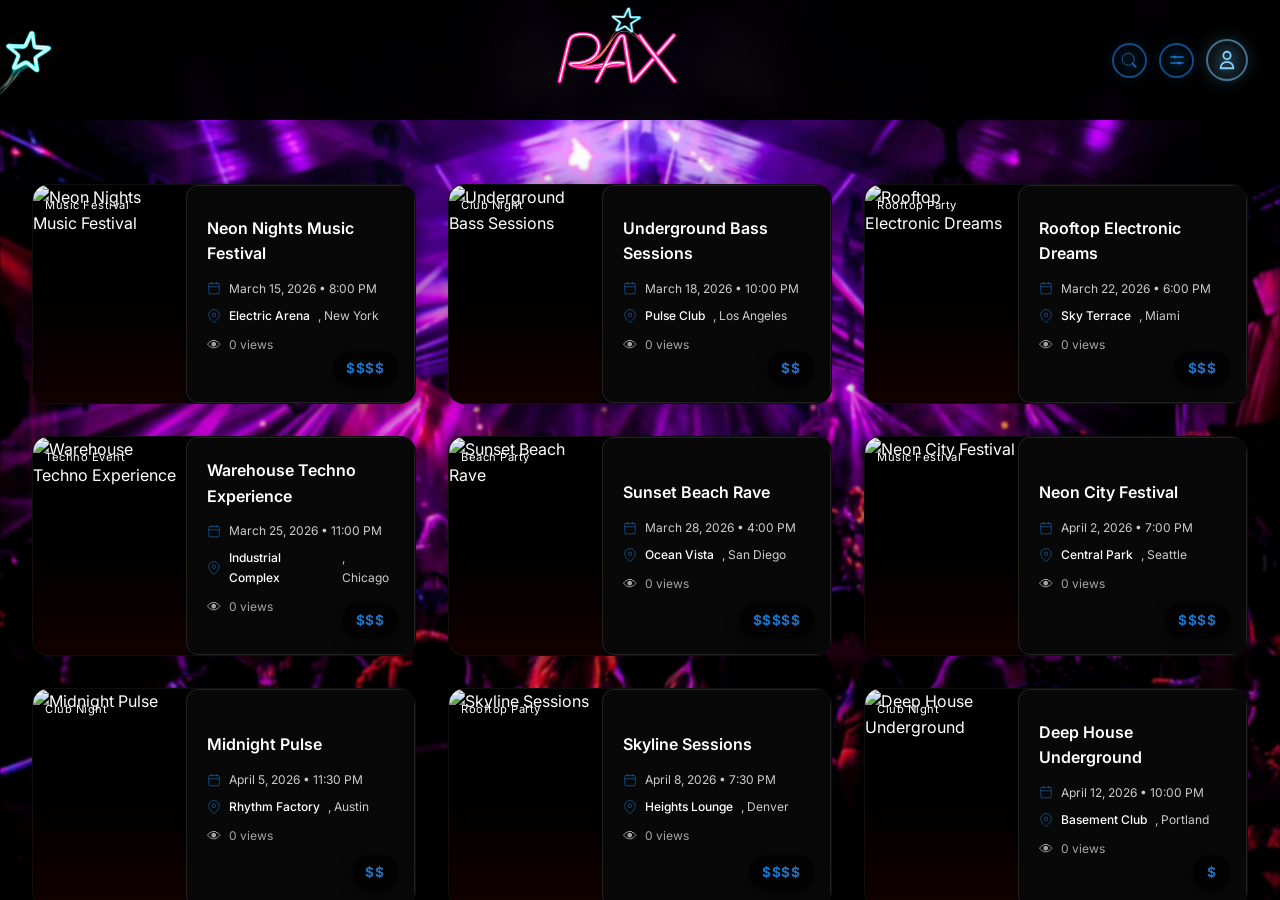
==== commit 94f412a6: "deneysel nisan8 1154" ====
--- a/index.html
+++ b/index.html
@@ -109,97 +109,6 @@
         <div id="search-results-info" class="search-results-info" style="display: none;"></div>
         
         <div class="section-container">
-            <!-- Filter Drawer -->
-            <div class="filter-drawer" id="filter-drawer" role="dialog" aria-labelledby="filter-drawer-title" aria-modal="true">
-                <div class="filter-drawer-overlay" id="filter-drawer-overlay"></div>
-                <div class="filter-drawer-panel">
-                    <div class="filter-drawer-header">
-                        <h3 id="filter-drawer-title">
-                            <svg width="20" height="20" fill="none" stroke="currentColor" viewBox="0 0 24 24" aria-hidden="true">
-                                <line x1="4" y1="8" x2="20" y2="8" stroke-linecap="round" stroke-width="2"></line>
-                                <line x1="4" y1="16" x2="20" y2="16" stroke-linecap="round" stroke-width="2"></line>
-                                <circle cx="9" cy="8" r="2" fill="currentColor" stroke="none"></circle>
-                                <circle cx="15" cy="16" r="2" fill="currentColor" stroke="none"></circle>
-                            </svg>
-                            Filter Events
-                        </h3>
-                        <button class="filter-drawer-close" id="close-filter-drawer" aria-label="Close filter menu">
-                            <svg width="24" height="24" fill="none" stroke="currentColor" viewBox="0 0 24 24" aria-hidden="true">
-                                <path stroke-linecap="round" stroke-linejoin="round" stroke-width="2" d="M6 18L18 6M6 6l12 12"></path>
-                            </svg>
-                        </button>
-                    </div>
-
-                    <div class="filter-drawer-content">
-                        <!-- Date Range Filter -->
-                        <div class="drawer-filter-group">
-                            <label class="drawer-filter-label">
-                                <svg width="18" height="18" fill="none" stroke="currentColor" viewBox="0 0 24 24" aria-hidden="true">
-                                    <rect x="3" y="4" width="18" height="18" rx="2" ry="2"></rect>
-                                    <line x1="16" y1="2" x2="16" y2="6"></line>
-                                    <line x1="8" y1="2" x2="8" y2="6"></line>
-                                </svg>
-                                Date Range
-                            </label>
-                            <div class="date-range-inputs">
-                                <input type="date" id="date-start" class="drawer-filter-input" placeholder="Start Date" aria-label="Filter start date">
-                                <span class="date-separator">to</span>
-                                <input type="date" id="date-end" class="drawer-filter-input" placeholder="End Date" aria-label="Filter end date">
-                            </div>
-                        </div>
-
-                        <!-- Price Level Filter -->
-                        <div class="drawer-filter-group">
-                            <label class="drawer-filter-label">
-                                <svg width="18" height="18" fill="none" stroke="currentColor" viewBox="0 0 24 24">
-                                    <path stroke-linecap="round" stroke-linejoin="round" stroke-width="2" d="M12 8c-1.657 0-3 .895-3 2s1.343 2 3 2 3 .895 3 2-1.343 2-3 2m0-8c1.11 0 2.08.402 2.599 1M12 8V7m0 1v8m0 0v1m0-1c-1.11 0-2.08-.402-2.599-1M21 12a9 9 0 11-18 0 9 9 0 0118 0z"></path>
-                                </svg>
-                                Price Level
-                            </label>
-                            <div class="drawer-price-checkboxes">
-                                <label class="drawer-checkbox-label">
-                                    <input type="checkbox" class="price-checkbox" value="1" checked>
-                                    <span class="drawer-checkbox-text">$</span>
-                                </label>
-                                <label class="drawer-checkbox-label">
-                                    <input type="checkbox" class="price-checkbox" value="2" checked>
-                                    <span class="drawer-checkbox-text">$$</span>
-                                </label>
-                                <label class="drawer-checkbox-label">
-                                    <input type="checkbox" class="price-checkbox" value="3" checked>
-                                    <span class="drawer-checkbox-text">$$$</span>
-                                </label>
-                                <label class="drawer-checkbox-label">
-                                    <input type="checkbox" class="price-checkbox" value="4" checked>
-                                    <span class="drawer-checkbox-text">$$$$</span>
-                                </label>
-                                <label class="drawer-checkbox-label">
-                                    <input type="checkbox" class="price-checkbox" value="5" checked>
-                                    <span class="drawer-checkbox-text">$$$$$</span>
-                                </label>
-                            </div>
-                        </div>
-
-                        <div class="filter-results-display" id="filter-results">Showing all events</div>
-                    </div>
-
-                    <div class="filter-drawer-actions">
-                        <button class="drawer-reset-btn" id="clear-filters">
-                            <svg width="18" height="18" fill="none" stroke="currentColor" viewBox="0 0 24 24">
-                                <path stroke-linecap="round" stroke-linejoin="round" stroke-width="2" d="M4 4v5h.582m15.356 2A8.001 8.001 0 004.582 9m0 0H9m11 11v-5h-.581m0 0a8.003 8.003 0 01-15.357-2m15.357 2H15"></path>
-                            </svg>
-                            Reset Filters
-                        </button>
-                        <button class="drawer-apply-btn" id="apply-filters">
-                            <svg width="18" height="18" fill="none" stroke="currentColor" viewBox="0 0 24 24">
-                                <path stroke-linecap="round" stroke-linejoin="round" stroke-width="2" d="M5 13l4 4L19 7"></path>
-                            </svg>
-                            Apply Filters
-                        </button>
-                    </div>
-                </div>
-            </div>
-
             <div class="events-grid" id="events-grid">
                 <!-- Event cards will be generated by JavaScript -->
             </div>
@@ -246,6 +155,97 @@
         </footer>
     </section>
 
+    <!-- Filter Drawer (positioned at body level for proper fixed positioning) -->
+    <div class="filter-drawer" id="filter-drawer" role="dialog" aria-labelledby="filter-drawer-title" aria-modal="true">
+        <div class="filter-drawer-overlay" id="filter-drawer-overlay"></div>
+        <div class="filter-drawer-panel">
+            <div class="filter-drawer-header">
+                <h3 id="filter-drawer-title">
+                    <svg width="20" height="20" fill="none" stroke="currentColor" viewBox="0 0 24 24" aria-hidden="true">
+                        <line x1="4" y1="8" x2="20" y2="8" stroke-linecap="round" stroke-width="2"></line>
+                        <line x1="4" y1="16" x2="20" y2="16" stroke-linecap="round" stroke-width="2"></line>
+                        <circle cx="9" cy="8" r="2" fill="currentColor" stroke="none"></circle>
+                        <circle cx="15" cy="16" r="2" fill="currentColor" stroke="none"></circle>
+                    </svg>
+                    Filter Events
+                </h3>
+                <button class="filter-drawer-close" id="close-filter-drawer" aria-label="Close filter menu">
+                    <svg width="24" height="24" fill="none" stroke="currentColor" viewBox="0 0 24 24" aria-hidden="true">
+                        <path stroke-linecap="round" stroke-linejoin="round" stroke-width="2" d="M6 18L18 6M6 6l12 12"></path>
+                    </svg>
+                </button>
+            </div>
+
+            <div class="filter-drawer-content">
+                <!-- Date Range Filter -->
+                <div class="drawer-filter-group">
+                    <label class="drawer-filter-label">
+                        <svg width="18" height="18" fill="none" stroke="currentColor" viewBox="0 0 24 24" aria-hidden="true">
+                            <rect x="3" y="4" width="18" height="18" rx="2" ry="2"></rect>
+                            <line x1="16" y1="2" x2="16" y2="6"></line>
+                            <line x1="8" y1="2" x2="8" y2="6"></line>
+                        </svg>
+                        Date Range
+                    </label>
+                    <div class="date-range-inputs">
+                        <input type="date" id="date-start" class="drawer-filter-input" placeholder="Start Date" aria-label="Filter start date">
+                        <span class="date-separator">to</span>
+                        <input type="date" id="date-end" class="drawer-filter-input" placeholder="End Date" aria-label="Filter end date">
+                    </div>
+                </div>
+
+                <!-- Price Level Filter -->
+                <div class="drawer-filter-group">
+                    <label class="drawer-filter-label">
+                        <svg width="18" height="18" fill="none" stroke="currentColor" viewBox="0 0 24 24">
+                            <path stroke-linecap="round" stroke-linejoin="round" stroke-width="2" d="M12 8c-1.657 0-3 .895-3 2s1.343 2 3 2 3 .895 3 2-1.343 2-3 2m0-8c1.11 0 2.08.402 2.599 1M12 8V7m0 1v8m0 0v1m0-1c-1.11 0-2.08-.402-2.599-1M21 12a9 9 0 11-18 0 9 9 0 0118 0z"></path>
+                        </svg>
+                        Price Level
+                    </label>
+                    <div class="drawer-price-checkboxes">
+                        <label class="drawer-checkbox-label">
+                            <input type="checkbox" class="price-checkbox" value="1" checked>
+                            <span class="drawer-checkbox-text">$</span>
+                        </label>
+                        <label class="drawer-checkbox-label">
+                            <input type="checkbox" class="price-checkbox" value="2" checked>
+                            <span class="drawer-checkbox-text">$$</span>
+                        </label>
+                        <label class="drawer-checkbox-label">
+                            <input type="checkbox" class="price-checkbox" value="3" checked>
+                            <span class="drawer-checkbox-text">$$$</span>
+                        </label>
+                        <label class="drawer-checkbox-label">
+                            <input type="checkbox" class="price-checkbox" value="4" checked>
+                            <span class="drawer-checkbox-text">$$$$</span>
+                        </label>
+                        <label class="drawer-checkbox-label">
+                            <input type="checkbox" class="price-checkbox" value="5" checked>
+                            <span class="drawer-checkbox-text">$$$$$</span>
+                        </label>
+                    </div>
+                </div>
+
+                <div class="filter-results-display" id="filter-results">Showing all events</div>
+            </div>
+
+            <div class="filter-drawer-actions">
+                <button class="drawer-reset-btn" id="clear-filters">
+                    <svg width="18" height="18" fill="none" stroke="currentColor" viewBox="0 0 24 24">
+                        <path stroke-linecap="round" stroke-linejoin="round" stroke-width="2" d="M4 4v5h.582m15.356 2A8.001 8.001 0 004.582 9m0 0H9m11 11v-5h-.581m0 0a8.003 8.003 0 01-15.357-2m15.357 2H15"></path>
+                    </svg>
+                    Reset Filters
+                </button>
+                <button class="drawer-apply-btn" id="apply-filters">
+                    <svg width="18" height="18" fill="none" stroke="currentColor" viewBox="0 0 24 24">
+                        <path stroke-linecap="round" stroke-linejoin="round" stroke-width="2" d="M5 13l4 4L19 7"></path>
+                    </svg>
+                    Apply Filters
+                </button>
+            </div>
+        </div>
+    </div>
+
     <script src="script.js?v=20260330b"></script>
 </body>
 </html>
--- a/styles.css
+++ b/styles.css
@@ -34,22 +34,36 @@
 body {
   font-family: 'Inter', -apple-system, BlinkMacSystemFont, sans-serif;
   background: #000000;
+  background-image: radial-gradient(circle at top, #160202, #000000);
   color: var(--text-primary);
   line-height: 1.6;
   overflow-x: hidden;
-  min-height: 100vh;
+  height: 100vh;
   position: relative;
+  display: flex;
+  flex-direction: column;
   margin: 0;
   padding: 0;
 }
 
 /* Prevent scrolling when filter drawer is open */
+html.filter-drawer-open,
 body.filter-drawer-open {
   overflow: hidden !important;
-  position: fixed;
-  width: 100%;
-  left: 0;
-  right: 0;
+  touch-action: none;
+}
+
+/* On mobile, fix body at top */
+@media (max-width: 768px) {
+  html.filter-drawer-open,
+  body.filter-drawer-open {
+    position: fixed;
+    width: 100%;
+    left: 0;
+    right: 0;
+    top: 0 !important;
+    height: 100vh;
+  }
 }
 
 body::before {
@@ -61,13 +75,15 @@
   height: 100%;
   background-color: #000000;
   background-image: url('background.jpg');
-  background-size: auto;
-  background-position: center;
-  background-repeat: no-repeat;
+  background-size: cover;
+  background-position: top center;
+  background-repeat: repeat-y;
   background-attachment: scroll;
+  filter: blur(1px);
   opacity: 1;
   pointer-events: none;
   z-index: -1;
+  will-change: auto;
 }
 
 /* Navigation */
@@ -945,7 +961,6 @@
   margin-top: 0;
   scroll-behavior: auto;
   background: transparent;
-  contain: layout style paint;
 }
 
 /* Hero Landing - Hidden on Desktop by Default */
@@ -981,6 +996,7 @@
   max-width: 1400px;
   margin: 0 auto;
   padding: 0 2rem;
+  position: relative;
 }
 
 .section-header {
@@ -1031,7 +1047,7 @@
   left: 0;
   right: 0;
   bottom: 0;
-  z-index: 9999;
+  z-index: 10001;
   pointer-events: none;
   opacity: 0;
   transition: opacity 0.3s ease;
@@ -1053,7 +1069,9 @@
   backdrop-filter: blur(4px);
   opacity: 0;
   transition: opacity 0.3s ease;
-  z-index: 9999;
+  z-index: 10001;
+  overscroll-behavior: contain;
+  touch-action: none;
 }
 
 .filter-drawer.active .filter-drawer-overlay {
@@ -1069,19 +1087,27 @@
   width: 100%;
   max-width: 420px;
   background: rgba(10, 10, 10, 0.98);
-  backdrop-filter: blur(40px);
-  -webkit-backdrop-filter: blur(40px);
-  border-left: 1px solid rgba(27, 116, 199, 0.2);
   box-shadow: -10px 0 50px rgba(0, 0, 0, 0.8);
   display: flex;
   flex-direction: column;
   transform: translateX(100%);
   transition: transform 0.4s cubic-bezier(0.4, 0, 0.2, 1);
-  z-index: 10000;
+  z-index: 10002;
 }
 
 .filter-drawer.active .filter-drawer-panel {
   transform: translateX(0);
+}
+
+/* Keep panel border */
+.filter-drawer-panel::before {
+  content: '';
+  position: absolute;
+  left: 0;
+  top: 0;
+  bottom: 0;
+  width: 1px;
+  background: rgba(27, 116, 199, 0.2);
 }
 
 /* Drawer Header */
@@ -1136,10 +1162,13 @@
 .filter-drawer-content {
   flex: 1;
   overflow-y: auto;
+  overflow-x: hidden;
   padding: 2rem;
   display: flex;
   flex-direction: column;
   gap: 2rem;
+  overscroll-behavior: contain;
+  -webkit-overflow-scrolling: touch;
 }
 
 /* Custom Scrollbar for Drawer */
@@ -1354,6 +1383,14 @@
 
 /* Mobile Responsive */
 @media (max-width: 768px) {
+  .filter-drawer {
+    top: 0 !important;
+  }
+  
+  .filter-drawer-overlay {
+    top: 0 !important;
+  }
+  
   .filter-drawer-panel {
     max-width: 100%;
     width: 100%;
@@ -1361,6 +1398,7 @@
     height: 100vh;
     border-radius: 0;
     border-left: none;
+    top: 0 !important;
   }
   
   .drawer-price-checkboxes {
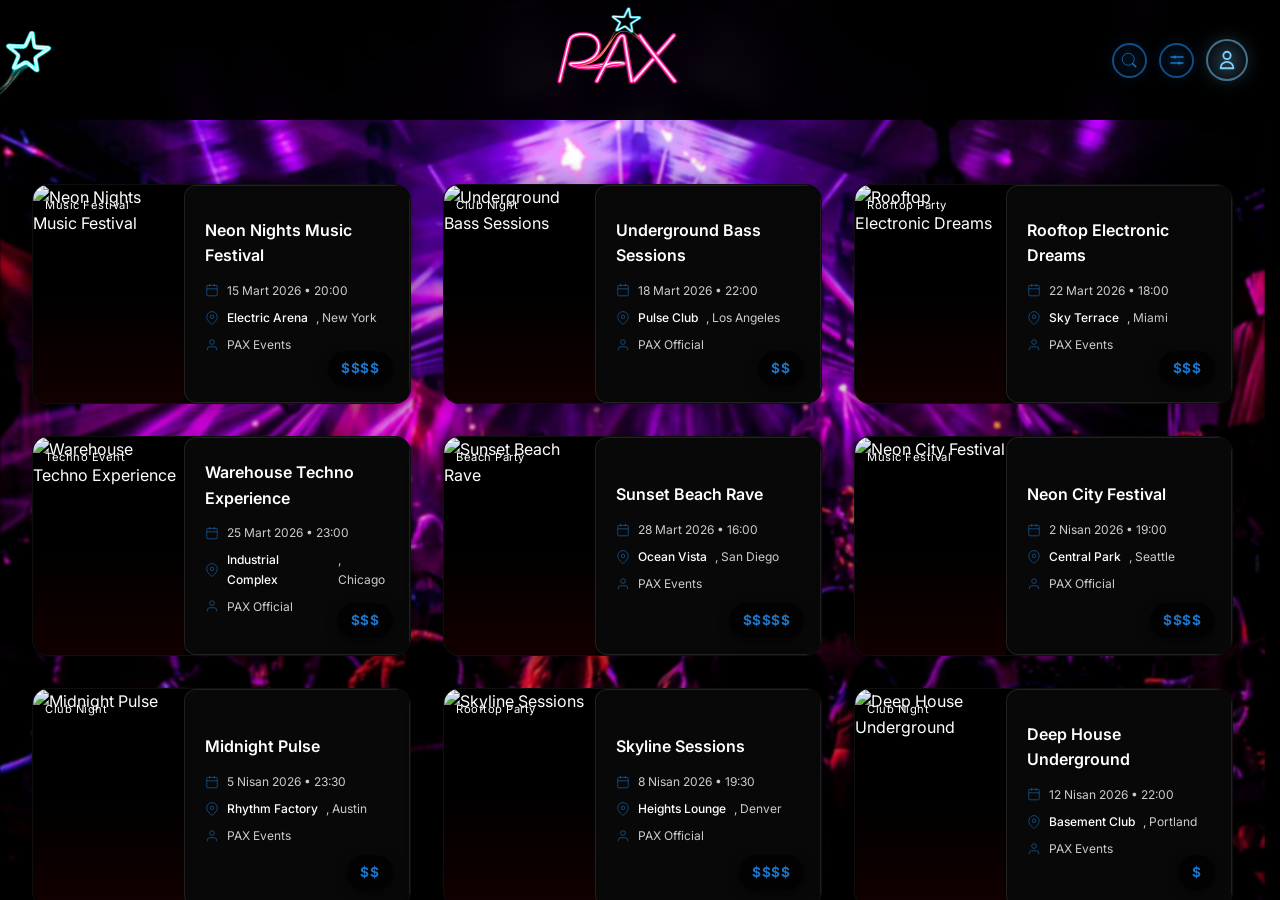
==== commit 3f444c84: "Mobile UX: scroll lock fixes, toast notifications, organizer profile improvements" ====
--- a/index.html
+++ b/index.html
@@ -1,24 +1,24 @@
 <!DOCTYPE html>
-<html lang="en">
+<html lang="tr">
 <head>
     <meta charset="UTF-8">
     <meta name="viewport" content="width=device-width, initial-scale=1.0">
     <meta name="theme-color" content="#000000">
-    <title>PAX - Discover Amazing Events</title>
-    <meta name="description" content="Discover the hottest nightlife events, concerts, and parties in your city. PAX brings you the best curated events all in one place.">
+    <title>PAX - Etkinlikleri Keşfet</title>
+    <meta name="description" content="Şehrinizdeki en iyi gece hayatı etkinliklerini, konserleri ve partileri keşfedin. PAX, en iyi seçilmiş etkinlikleri tek bir yerde sunar.">
     
     <!-- Open Graph / Facebook -->
     <meta property="og:type" content="website">
     <meta property="og:url" content="https://pax.com/">
-    <meta property="og:title" content="PAX - Discover Amazing Events">
-    <meta property="og:description" content="Discover the hottest nightlife events, concerts, and parties in your city. PAX brings you the best curated events all in one place.">
+    <meta property="og:title" content="PAX - Etkinlikleri Keşfet">
+    <meta property="og:description" content="Şehrinizdeki en iyi gece hayatı etkinliklerini, konserleri ve partileri keşfedin. PAX, en iyi seçilmiş etkinlikleri tek bir yerde sunar.">
     <meta property="og:image" content="https://images.unsplash.com/photo-1470229722913-7c0e2dbbafd3?ixlib=rb-4.0.3&auto=format&fit=crop&w=1200&q=80">
     
     <!-- Twitter -->
     <meta property="twitter:card" content="summary_large_image">
     <meta property="twitter:url" content="https://pax.com/">
-    <meta property="twitter:title" content="PAX - Discover Amazing Events">
-    <meta property="twitter:description" content="Discover the hottest nightlife events, concerts, and parties in your city.">
+    <meta property="twitter:title" content="PAX - Etkinlikleri Keşfet">
+    <meta property="twitter:description" content="Şehrinizdeki en iyi gece hayatı etkinliklerini, konserleri ve partileri keşfedin.">
     <meta property="twitter:image" content="https://images.unsplash.com/photo-1470229722913-7c0e2dbbafd3?ixlib=rb-4.0.3&auto=format&fit=crop&w=1200&q=80">
     
     <!-- Google Analytics -->
@@ -52,7 +52,7 @@
                         <circle cx="11" cy="11" r="8"></circle>
                         <path stroke-linecap="round" stroke-linejoin="round" stroke-width="2" d="m21 21-4.35-4.35"></path>
                     </svg>
-                    <input type="text" id="search-input" class="search-input" placeholder="Search events..." aria-label="Search events">
+                    <input type="text" id="search-input" class="search-input" placeholder="Etkinlik ara..." aria-label="Etkinlik ara">
                     <button id="search-clear-btn" class="search-clear-btn" aria-label="Clear search">
                         <svg width="16" height="16" fill="none" stroke="currentColor" viewBox="0 0 24 24">
                             <path stroke-linecap="round" stroke-linejoin="round" stroke-width="2" d="M6 18L18 6M6 6l12 12"></path>
@@ -93,7 +93,7 @@
     <section class="hero-landing" id="hero-landing">
         <div class="hero-landing-content">
             <h1 class="hero-landing-title">
-                Discover <span class="gradient-text">Tonight</span>
+                Bu Geceyi <span class="gradient-text">Keşfet</span>
             </h1>
             <button class="hero-scroll-btn" id="hero-scroll-btn" aria-label="Scroll to events">
                 <svg width="24" height="24" fill="none" stroke="currentColor" viewBox="0 0 24 24">
@@ -122,25 +122,25 @@
                         <div class="footer-logo">
                             <img src="pax-logo.png" alt="PAX" class="logo-image footer-logo-image">
                         </div>
-                        <p class="footer-text">Connecting you with the best events in the city.</p>
+                        <p class="footer-text">Şehrin en iyi etkinliklerini sizinle buluşturuyoruz.</p>
                     </div>
                     <div class="footer-section">
-                        <h4>Quick Links</h4>
+                        <h4>Hızlı Erişim</h4>
                         <ul class="footer-links">
-                            <li><a href="#hero-landing">Home</a></li>
-                            <li><a href="about.html">About</a></li>
-                            <li><a href="#events">Events</a></li>
+                            <li><a href="#hero-landing">Ana Sayfa</a></li>
+                            <li><a href="about.html">Hakkımızda</a></li>
+                            <li><a href="#events">Etkinlikler</a></li>
                         </ul>
                     </div>
                     <div class="footer-section">
-                        <h4>Contact</h4>
+                        <h4>İletişim</h4>
                         <ul class="footer-links">
                             <li><a href="mailto:info@pax.com">info@pax.com</a></li>
-                            <li><a href="cms/">Organizer Portal</a></li>
+                            <li><a href="cms/">Organizatör Portalı</a></li>
                         </ul>
                     </div>
                     <div class="footer-section desktop-only">
-                        <h4>Follow Us</h4>
+                        <h4>Bizi Takip Et</h4>
                         <div class="social-links">
                             <a href="#" class="social-link">Instagram</a>
                             <a href="#" class="social-link">Twitter</a>
@@ -149,7 +149,7 @@
                     </div>
                 </div>
                 <div class="footer-bottom">
-                    <p>&copy; 2026 PAX. All rights reserved.</p>
+                    <p>&copy; 2026 PAX. Tüm hakları saklıdır.</p>
                 </div>
             </div>
         </footer>
@@ -167,7 +167,7 @@
                         <circle cx="9" cy="8" r="2" fill="currentColor" stroke="none"></circle>
                         <circle cx="15" cy="16" r="2" fill="currentColor" stroke="none"></circle>
                     </svg>
-                    Filter Events
+                    Etkinlikleri Filtrele
                 </h3>
                 <button class="filter-drawer-close" id="close-filter-drawer" aria-label="Close filter menu">
                     <svg width="24" height="24" fill="none" stroke="currentColor" viewBox="0 0 24 24" aria-hidden="true">
@@ -185,12 +185,49 @@
                             <line x1="16" y1="2" x2="16" y2="6"></line>
                             <line x1="8" y1="2" x2="8" y2="6"></line>
                         </svg>
-                        Date Range
+                        Tarih Aralığı
                     </label>
                     <div class="date-range-inputs">
-                        <input type="date" id="date-start" class="drawer-filter-input" placeholder="Start Date" aria-label="Filter start date">
-                        <span class="date-separator">to</span>
-                        <input type="date" id="date-end" class="drawer-filter-input" placeholder="End Date" aria-label="Filter end date">
+                        <input type="date" id="date-start" class="drawer-filter-input" placeholder="Başlangıç Tarihi" aria-label="Filtre başlangıç tarihi">
+                        <span class="date-separator">—</span>
+                        <input type="date" id="date-end" class="drawer-filter-input" placeholder="Bitiş Tarihi" aria-label="Filtre bitiş tarihi">
+                    </div>
+                </div>
+
+                <!-- Organizer Filter -->
+                <div class="drawer-filter-group">
+                    <label class="drawer-filter-label" for="organizer-search-filter">
+                        <svg width="18" height="18" fill="none" stroke="currentColor" viewBox="0 0 24 24" aria-hidden="true">
+                            <path stroke-linecap="round" stroke-linejoin="round" stroke-width="2" d="M16 7a4 4 0 11-8 0 4 4 0 018 0zM12 14a7 7 0 00-7 7h14a7 7 0 00-7-7z"></path>
+                        </svg>
+                        Organizatör
+                    </label>
+                    <div class="organizer-filter-wrapper">
+                        <input type="text"
+                               id="organizer-search-filter"
+                               class="drawer-filter-input"
+                               placeholder="Organizatör adı ara..."
+                               aria-label="Organizatör ara"
+                               autocomplete="off">
+                        <ul class="organizer-suggestions" id="organizer-suggestions" role="listbox" aria-label="Organizatör önerileri"></ul>
+                    </div>
+                </div>
+
+                <!-- Event Type Filter -->
+                <div class="drawer-filter-group">
+                    <button type="button" class="drawer-filter-label event-type-toggle" id="event-type-toggle" aria-expanded="false" aria-controls="event-type-list">
+                        <span class="event-type-toggle-left">
+                            <svg width="18" height="18" fill="none" stroke="currentColor" viewBox="0 0 24 24" aria-hidden="true">
+                                <path stroke-linecap="round" stroke-linejoin="round" stroke-width="2" d="M7 7h.01M7 3h5c.512 0 1.024.195 1.414.586l7 7a2 2 0 010 2.828l-7 7a2 2 0 01-2.828 0l-7-7A1.994 1.994 0 013 12V7a4 4 0 014-4z"></path>
+                            </svg>
+                            Etkinlik Türü
+                        </span>
+                        <svg class="event-type-chevron" width="16" height="16" fill="none" stroke="currentColor" viewBox="0 0 24 24" aria-hidden="true">
+                            <path stroke-linecap="round" stroke-linejoin="round" stroke-width="2" d="M19 9l-7 7-7-7"></path>
+                        </svg>
+                    </button>
+                    <div class="event-type-list" id="event-type-list" aria-hidden="true">
+                        <!-- Dynamically populated by JS -->
                     </div>
                 </div>
 
@@ -200,7 +237,7 @@
                         <svg width="18" height="18" fill="none" stroke="currentColor" viewBox="0 0 24 24">
                             <path stroke-linecap="round" stroke-linejoin="round" stroke-width="2" d="M12 8c-1.657 0-3 .895-3 2s1.343 2 3 2 3 .895 3 2-1.343 2-3 2m0-8c1.11 0 2.08.402 2.599 1M12 8V7m0 1v8m0 0v1m0-1c-1.11 0-2.08-.402-2.599-1M21 12a9 9 0 11-18 0 9 9 0 0118 0z"></path>
                         </svg>
-                        Price Level
+                        Fiyat Seviyesi
                     </label>
                     <div class="drawer-price-checkboxes">
                         <label class="drawer-checkbox-label">
@@ -226,7 +263,7 @@
                     </div>
                 </div>
 
-                <div class="filter-results-display" id="filter-results">Showing all events</div>
+                <div class="filter-results-display" id="filter-results">Tüm etkinlikler gösteriliyor</div>
             </div>
 
             <div class="filter-drawer-actions">
@@ -234,13 +271,13 @@
                     <svg width="18" height="18" fill="none" stroke="currentColor" viewBox="0 0 24 24">
                         <path stroke-linecap="round" stroke-linejoin="round" stroke-width="2" d="M4 4v5h.582m15.356 2A8.001 8.001 0 004.582 9m0 0H9m11 11v-5h-.581m0 0a8.003 8.003 0 01-15.357-2m15.357 2H15"></path>
                     </svg>
-                    Reset Filters
+                    Filtreleri Sıfırla
                 </button>
                 <button class="drawer-apply-btn" id="apply-filters">
                     <svg width="18" height="18" fill="none" stroke="currentColor" viewBox="0 0 24 24">
                         <path stroke-linecap="round" stroke-linejoin="round" stroke-width="2" d="M5 13l4 4L19 7"></path>
                     </svg>
-                    Apply Filters
+                    Filtreleri Uygula
                 </button>
             </div>
         </div>
--- a/styles.css
+++ b/styles.css
@@ -29,6 +29,7 @@
 
 html {
   -webkit-tap-highlight-color: transparent;
+  scrollbar-gutter: stable;
 }
 
 body {
@@ -44,6 +45,7 @@
   flex-direction: column;
   margin: 0;
   padding: 0;
+  scrollbar-gutter: stable;
 }
 
 /* Prevent scrolling when filter drawer is open */
@@ -447,6 +449,99 @@
   color: white !important;
 }
 
+.editor-preview-btn {
+  background: rgba(255, 255, 255, 0.06);
+  border: 1.5px solid rgba(255, 255, 255, 0.18);
+  border-radius: 8px;
+  padding: 0.625rem 1rem;
+  font-weight: 500;
+  color: rgba(255, 255, 255, 0.85) !important;
+  transition: all 0.3s ease;
+  cursor: pointer;
+  display: inline-flex;
+  align-items: center;
+  gap: 0.25rem;
+  font-size: 0.85rem;
+  text-decoration: none;
+}
+
+.editor-preview-btn:hover {
+  background: rgba(255, 255, 255, 0.12);
+  border-color: rgba(255, 255, 255, 0.35);
+  color: white !important;
+  transform: translateY(-2px);
+}
+
+.editor-publish-now-btn {
+  background: linear-gradient(135deg, #059669 0%, #10b981 52%, #34d399 100%);
+  border: none;
+  border-radius: 8px;
+  padding: 0.625rem 1rem;
+  font-weight: 500;
+  color: white !important;
+  transition: all 0.3s ease;
+  box-shadow: 0 2px 10px rgba(5, 150, 105, 0.42);
+  cursor: pointer;
+  display: inline-flex;
+  align-items: center;
+  gap: 0.25rem;
+  font-size: 0.85rem;
+  text-decoration: none;
+}
+
+.editor-publish-now-btn:hover {
+  background: linear-gradient(135deg, #047857 0%, #059669 50%, #10b981 100%);
+  transform: translateY(-2px);
+  box-shadow: 0 4px 14px rgba(5, 150, 105, 0.5);
+  color: white !important;
+}
+
+.editor-share-btn {
+  display: inline-flex;
+  align-items: center;
+  justify-content: center;
+  width: 38px;
+  height: 38px;
+  border: 1.5px solid rgba(27, 116, 199, 0.55);
+  background: rgba(27, 116, 199, 0.1);
+  border-radius: 8px;
+  color: var(--neon-primary, #1b74c7);
+  cursor: pointer;
+  transition: all 0.25s ease;
+  padding: 0;
+  flex-shrink: 0;
+}
+
+.editor-share-btn:hover {
+  background: rgba(27, 116, 199, 0.22);
+  border-color: rgba(27, 116, 199, 0.9);
+  transform: translateY(-1px);
+}
+
+.editor-share-toast {
+  position: fixed;
+  bottom: 28px;
+  left: 50%;
+  transform: translateX(-50%) translateY(16px);
+  background: rgba(5, 150, 105, 0.93);
+  color: #fff;
+  padding: 10px 22px;
+  border-radius: 10px;
+  font-size: 0.875rem;
+  font-family: Inter, sans-serif;
+  backdrop-filter: blur(8px);
+  box-shadow: 0 4px 20px rgba(0,0,0,0.35);
+  opacity: 0;
+  transition: opacity 0.25s ease, transform 0.25s ease;
+  z-index: 10000;
+  pointer-events: none;
+}
+
+.editor-share-toast.visible {
+  opacity: 1;
+  transform: translateX(-50%) translateY(0);
+}
+
 .nav-share-btn {
   display: inline-flex;
   align-items: center;
@@ -1246,6 +1341,153 @@
   background: rgba(255, 255, 255, 0.08);
   border-color: var(--neon-primary);
   box-shadow: 0 0 0 3px rgba(27, 116, 199, 0.15);
+}
+
+.organizer-filter-wrapper {
+  position: relative;
+}
+
+.organizer-filter-wrapper .drawer-filter-input {
+  width: 100%;
+}
+
+.organizer-suggestions {
+  display: none;
+  position: absolute;
+  top: calc(100% + 4px);
+  left: 0;
+  right: 0;
+  background: #1a1a2e;
+  border: 1px solid rgba(27, 116, 199, 0.35);
+  border-radius: 10px;
+  list-style: none;
+  margin: 0;
+  padding: 0.35rem 0;
+  z-index: 200;
+  max-height: 220px;
+  overflow-y: auto;
+  box-shadow: 0 8px 24px rgba(0, 0, 0, 0.5);
+}
+
+.organizer-suggestions.open {
+  display: block;
+}
+
+.organizer-suggestion-item {
+  padding: 0.65rem 1rem;
+  color: var(--text-primary);
+  font-size: 0.9rem;
+  cursor: pointer;
+  transition: background 0.15s ease, color 0.15s ease;
+}
+
+.organizer-suggestion-item:hover,
+.organizer-suggestion-item.active {
+  background: rgba(27, 116, 199, 0.18);
+  color: #fff;
+}
+
+.organizer-suggestion-item mark {
+  background: transparent;
+  color: var(--neon-primary);
+  font-weight: 600;
+}
+
+/* Event Type Filter */
+.event-type-toggle {
+  width: 100%;
+  background: transparent;
+  border: none;
+  cursor: pointer;
+  padding: 0;
+  justify-content: space-between;
+}
+
+.event-type-toggle-left {
+  display: flex;
+  align-items: center;
+  gap: 0.65rem;
+}
+
+.event-type-chevron {
+  transition: transform 0.3s ease;
+  flex-shrink: 0;
+  color: var(--text-secondary);
+}
+
+.event-type-toggle[aria-expanded="true"] .event-type-chevron {
+  transform: rotate(180deg);
+}
+
+.event-type-list {
+  display: flex;
+  flex-direction: column;
+  gap: 0.5rem;
+  max-height: 0;
+  overflow: hidden;
+  transition: max-height 0.35s ease, padding 0.35s ease;
+}
+
+.event-type-list.open {
+  max-height: 600px;
+  padding-top: 0.25rem;
+}
+
+.event-type-item {
+  display: flex;
+  align-items: center;
+  gap: 0.75rem;
+  padding: 0.75rem 1rem;
+  background: rgba(255, 255, 255, 0.04);
+  border: 1px solid rgba(255, 255, 255, 0.1);
+  border-radius: 8px;
+  cursor: pointer;
+  transition: all 0.2s ease;
+  user-select: none;
+  color: var(--text-primary);
+  font-size: 0.9rem;
+  font-weight: 500;
+}
+
+.event-type-item:hover {
+  background: rgba(27, 116, 199, 0.15);
+  border-color: var(--neon-primary);
+}
+
+.event-type-item:has(.event-type-checkbox:checked) {
+  background: rgba(27, 116, 199, 0.2);
+  border-color: var(--neon-primary);
+  box-shadow: 0 0 10px rgba(27, 116, 199, 0.2);
+}
+
+.event-type-checkbox {
+  appearance: none;
+  -webkit-appearance: none;
+  width: 18px;
+  height: 18px;
+  border: 2px solid rgba(255, 255, 255, 0.3);
+  border-radius: 4px;
+  cursor: pointer;
+  position: relative;
+  transition: all 0.2s ease;
+  flex-shrink: 0;
+}
+
+.event-type-checkbox:checked {
+  background: var(--neon-primary);
+  border-color: var(--neon-primary);
+  box-shadow: 0 0 8px rgba(27, 116, 199, 0.5);
+}
+
+.event-type-checkbox:checked::after {
+  content: '✓';
+  position: absolute;
+  top: 50%;
+  left: 50%;
+  transform: translate(-50%, -50%);
+  color: #000;
+  font-size: 12px;
+  font-weight: 900;
 }
 
 /* Drawer Price Checkboxes */
@@ -1636,7 +1878,8 @@
 }
 
 .event-date,
-.event-location {
+.event-location,
+.event-organizer {
   display: flex;
   align-items: center;
   gap: 0.5rem;
@@ -1646,10 +1889,12 @@
 }
 
 .event-date svg,
-.event-location svg {
+.event-location svg,
+.event-organizer svg {
   width: 14px;
   height: 14px;
   color: var(--neon-primary);
+  flex-shrink: 0;
   transition: var(--transition);
 }
 
@@ -2307,6 +2552,7 @@
   padding: 1.5rem;
   margin-bottom: 0;
   z-index: 1;
+  min-width: 0;
 }
 
 .organizer-avatar {
@@ -2324,12 +2570,19 @@
   object-fit: cover;
 }
 
+.organizer-details {
+  min-width: 0;
+  flex: 1;
+}
+
 .organizer-details h4 {
   font-size: 1.02rem;
   margin-bottom: 0.6rem;
   color: var(--text-primary);
   font-weight: 700;
   letter-spacing: 0.3px;
+  overflow-wrap: break-word;
+  word-break: break-word;
 }
 
 .organizer-details p {
@@ -2338,6 +2591,8 @@
   margin-bottom: 0.8rem;
   line-height: 1.6;
   font-weight: 400;
+  overflow-wrap: break-word;
+  word-break: break-word;
 }
 
 .organizer-stats {
@@ -4692,6 +4947,38 @@
   background: linear-gradient(135deg, #e4405f, #c13584, #833ab4);
 }
 
+/* Ticket Buy Button */
+.ticket-buy-btn {
+  width: 100%;
+  display: flex;
+  align-items: center;
+  justify-content: center;
+  gap: 0.75rem;
+  background: linear-gradient(135deg, #f59e0b, #d97706);
+  border: none;
+  padding: 1.1rem;
+  border-radius: 10px;
+  color: #000;
+  font-weight: 800;
+  font-size: 0.95rem;
+  text-transform: uppercase;
+  letter-spacing: 2px;
+  cursor: pointer;
+  transition: all 0.3s cubic-bezier(0.4, 0, 0.2, 1);
+  box-shadow: 0 6px 24px rgba(245, 158, 11, 0.4);
+  text-decoration: none;
+}
+
+.ticket-buy-btn:hover {
+  transform: translateY(-3px);
+  box-shadow: 0 12px 36px rgba(245, 158, 11, 0.55);
+  background: linear-gradient(135deg, #fbbf24, #f59e0b);
+}
+
+.ticket-buy-btn svg {
+  flex-shrink: 0;
+}
+
 /* Add to Calendar Buttons */
 .calendar-buttons {
   display: flex;
@@ -6856,6 +7143,38 @@
     transform: translateZ(0);
     -webkit-transform: translateZ(0);
   }
+
+  /* Shrink editor Kaydet & Yayınla buttons on mobile */
+  .organizer-edit-btn,
+  .editor-publish-now-btn,
+  .editor-preview-btn {
+    padding: 0.35rem 0.55rem;
+    font-size: 0.7rem;
+    border-radius: 6px;
+    gap: 0.2rem;
+  }
+
+  .organizer-edit-btn svg,
+  .editor-publish-now-btn svg,
+  .editor-preview-btn svg {
+    width: 12px;
+    height: 12px;
+  }
+
+  .editor-share-btn {
+    width: 30px;
+    height: 30px;
+  }
+
+  .editor-share-btn svg {
+    width: 13px;
+    height: 13px;
+  }
+
+  .editor-back-link {
+    padding: 0.35rem 0.5rem;
+    font-size: 0.7rem;
+  }
   
   /* Reduce shadow complexity on mobile */
   .event-card,
@@ -6930,3 +7249,12 @@
     z-index: -2;
   }
 }
+
+/* Hide About and Contact nav links on event-detail page (desktop only) */
+@media (min-width: 769px) {
+  body.event-detail-body .top-link[data-i18n="nav.about"],
+  body.event-detail-body .top-link[data-i18n="nav.contact"],
+  body.event-detail-body .top-link[data-i18n="nav.organizer"] {
+    display: none !important;
+  }
+}
